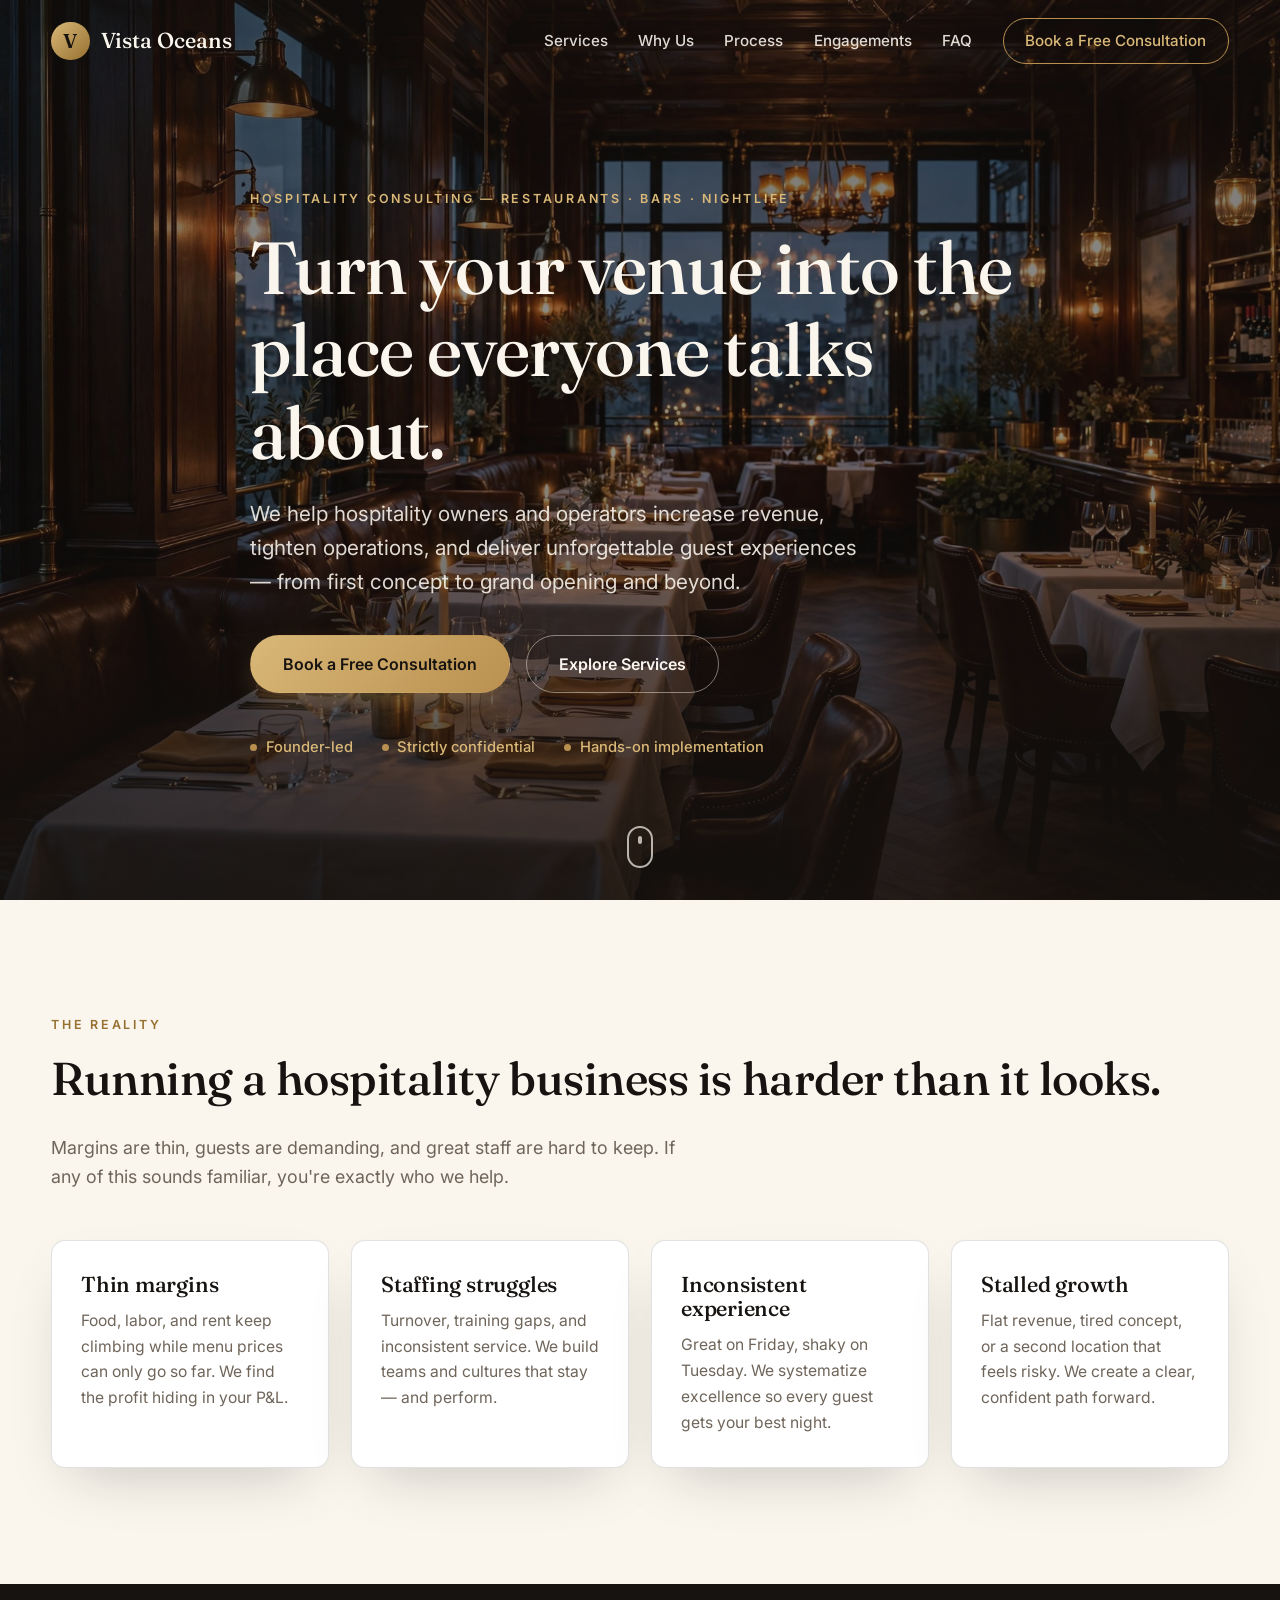
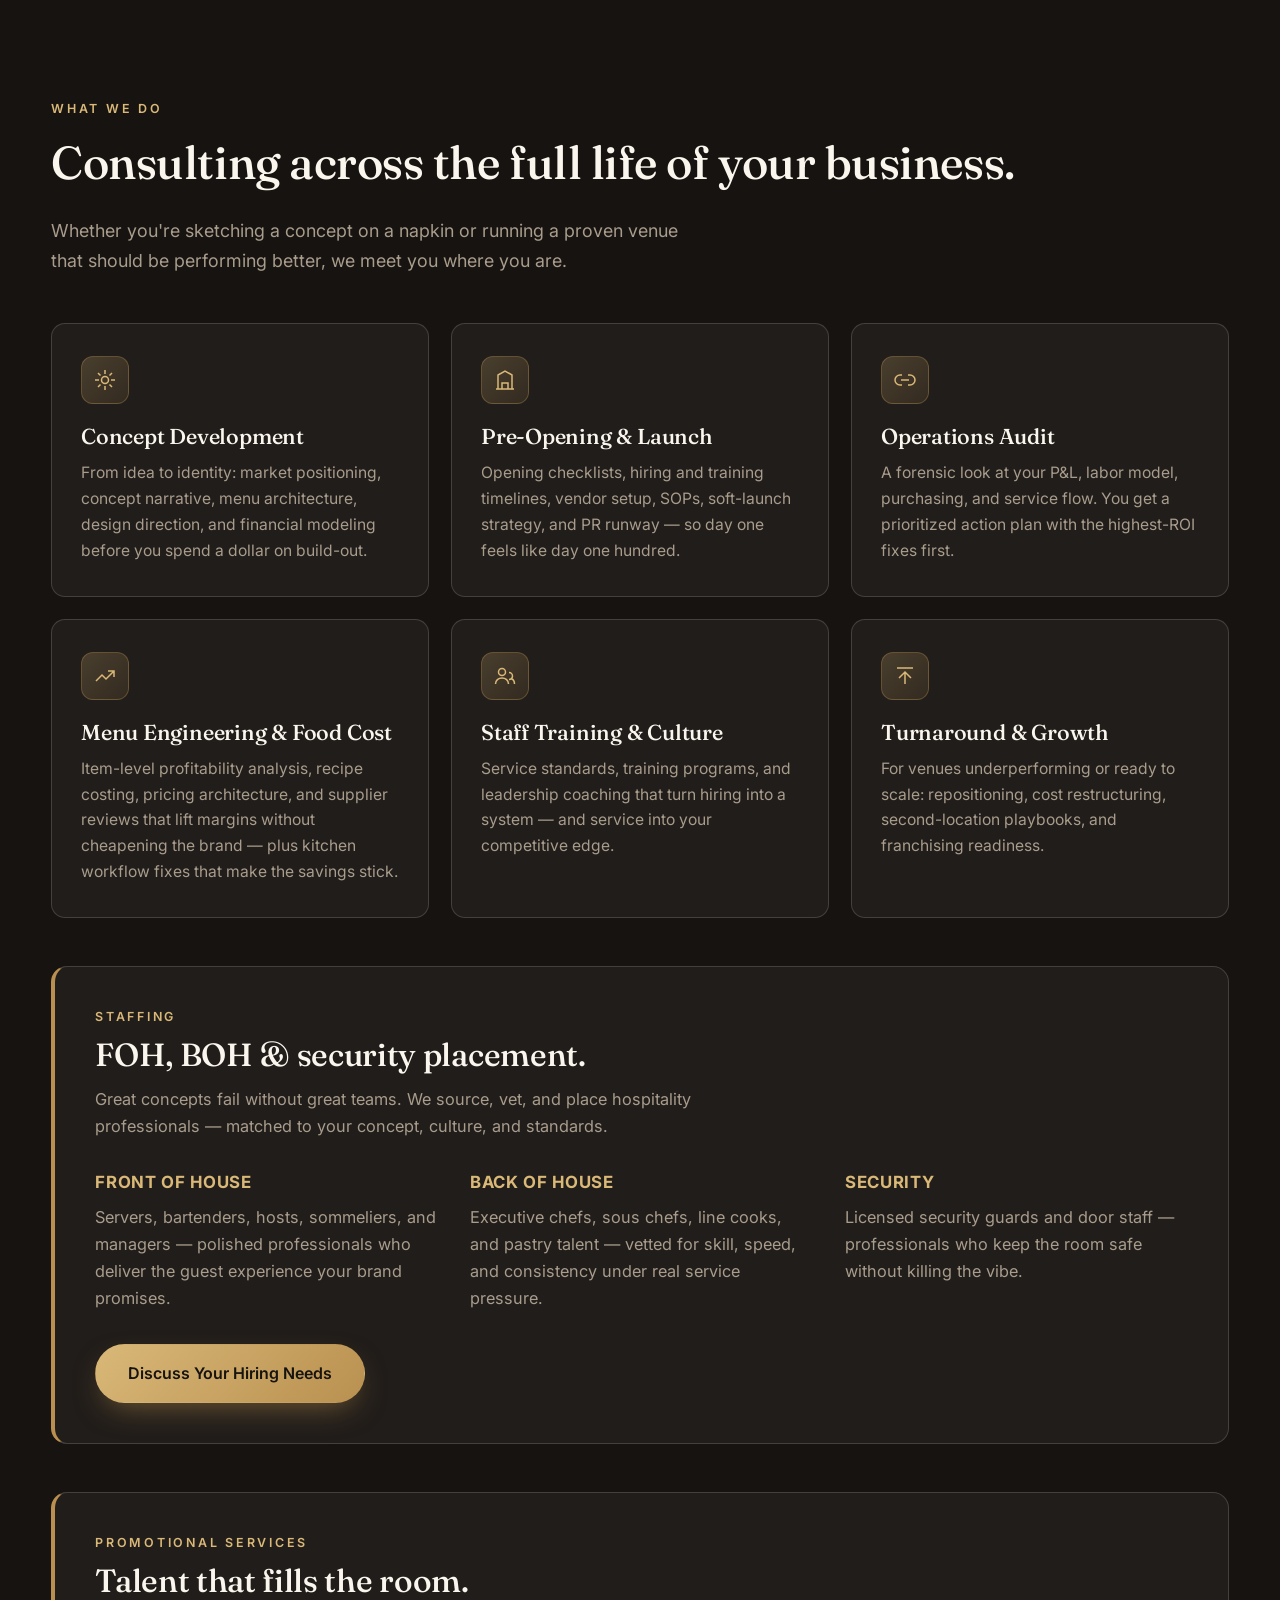
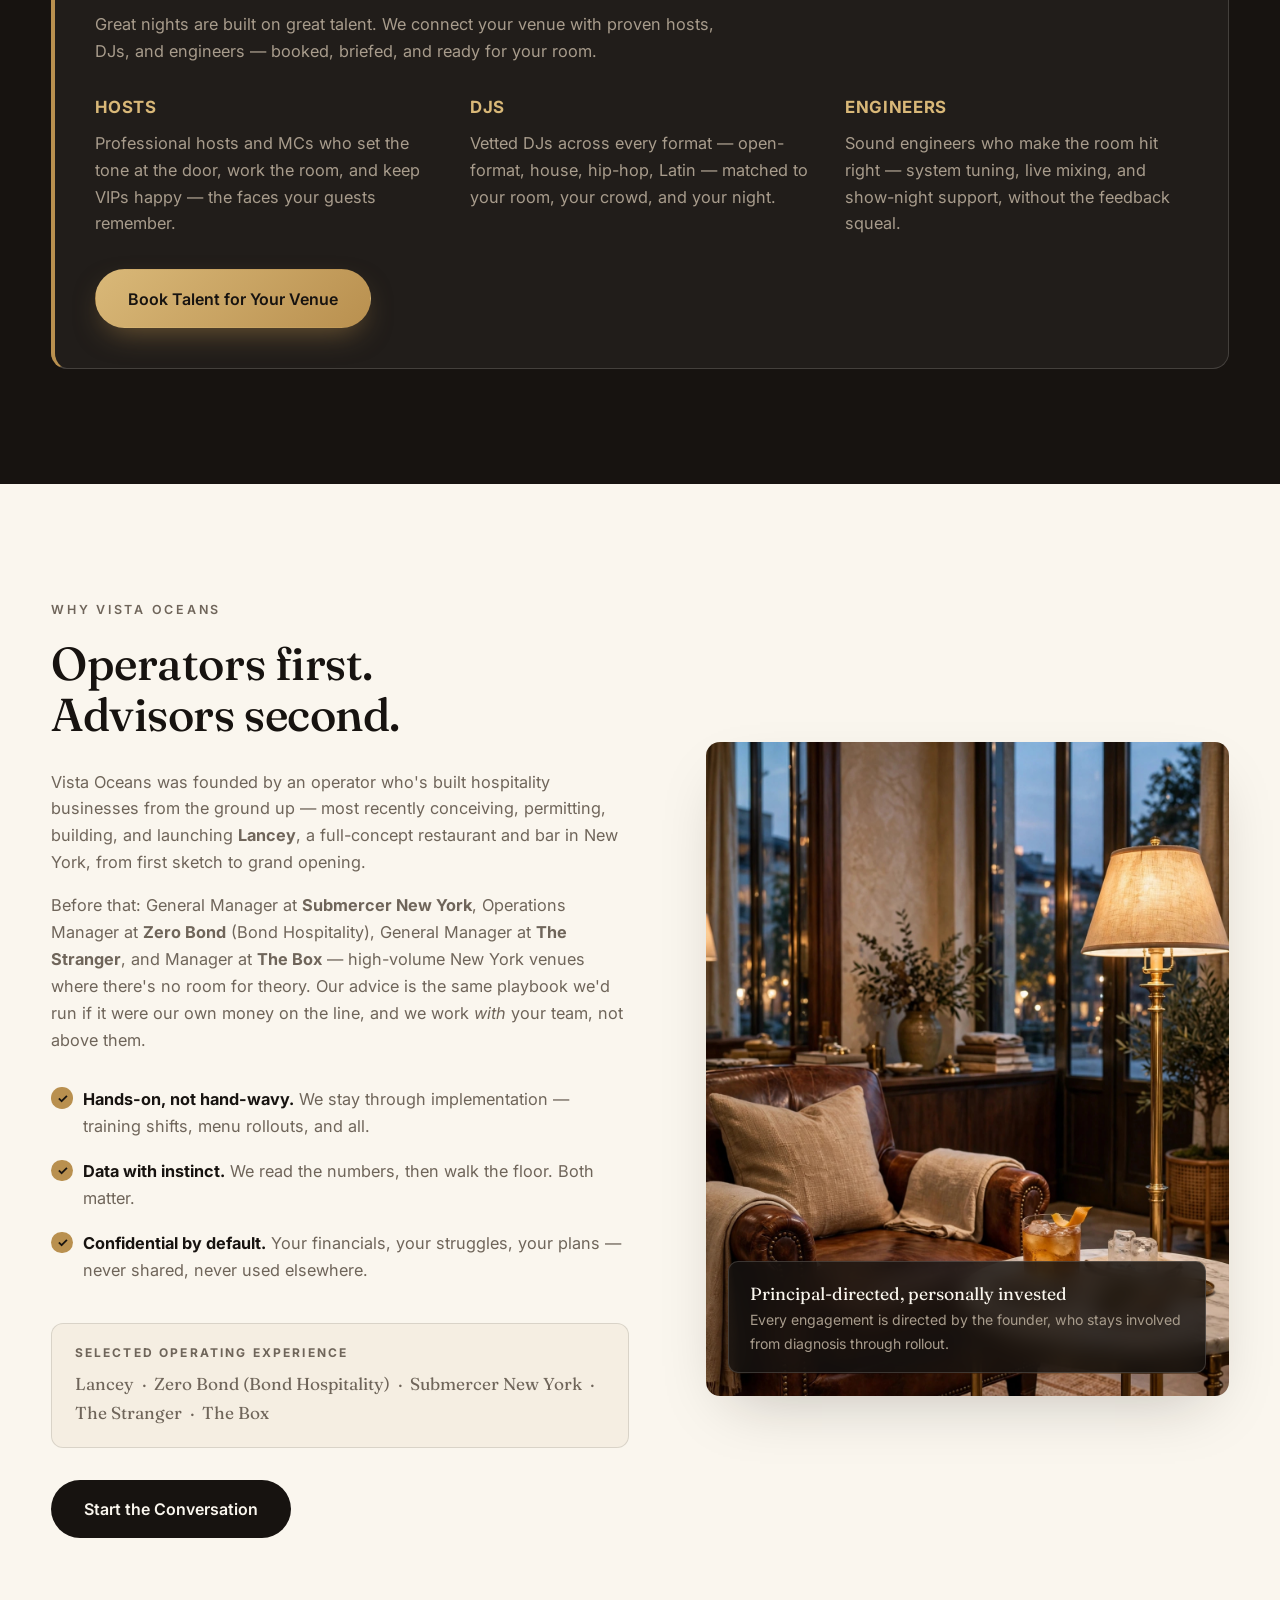
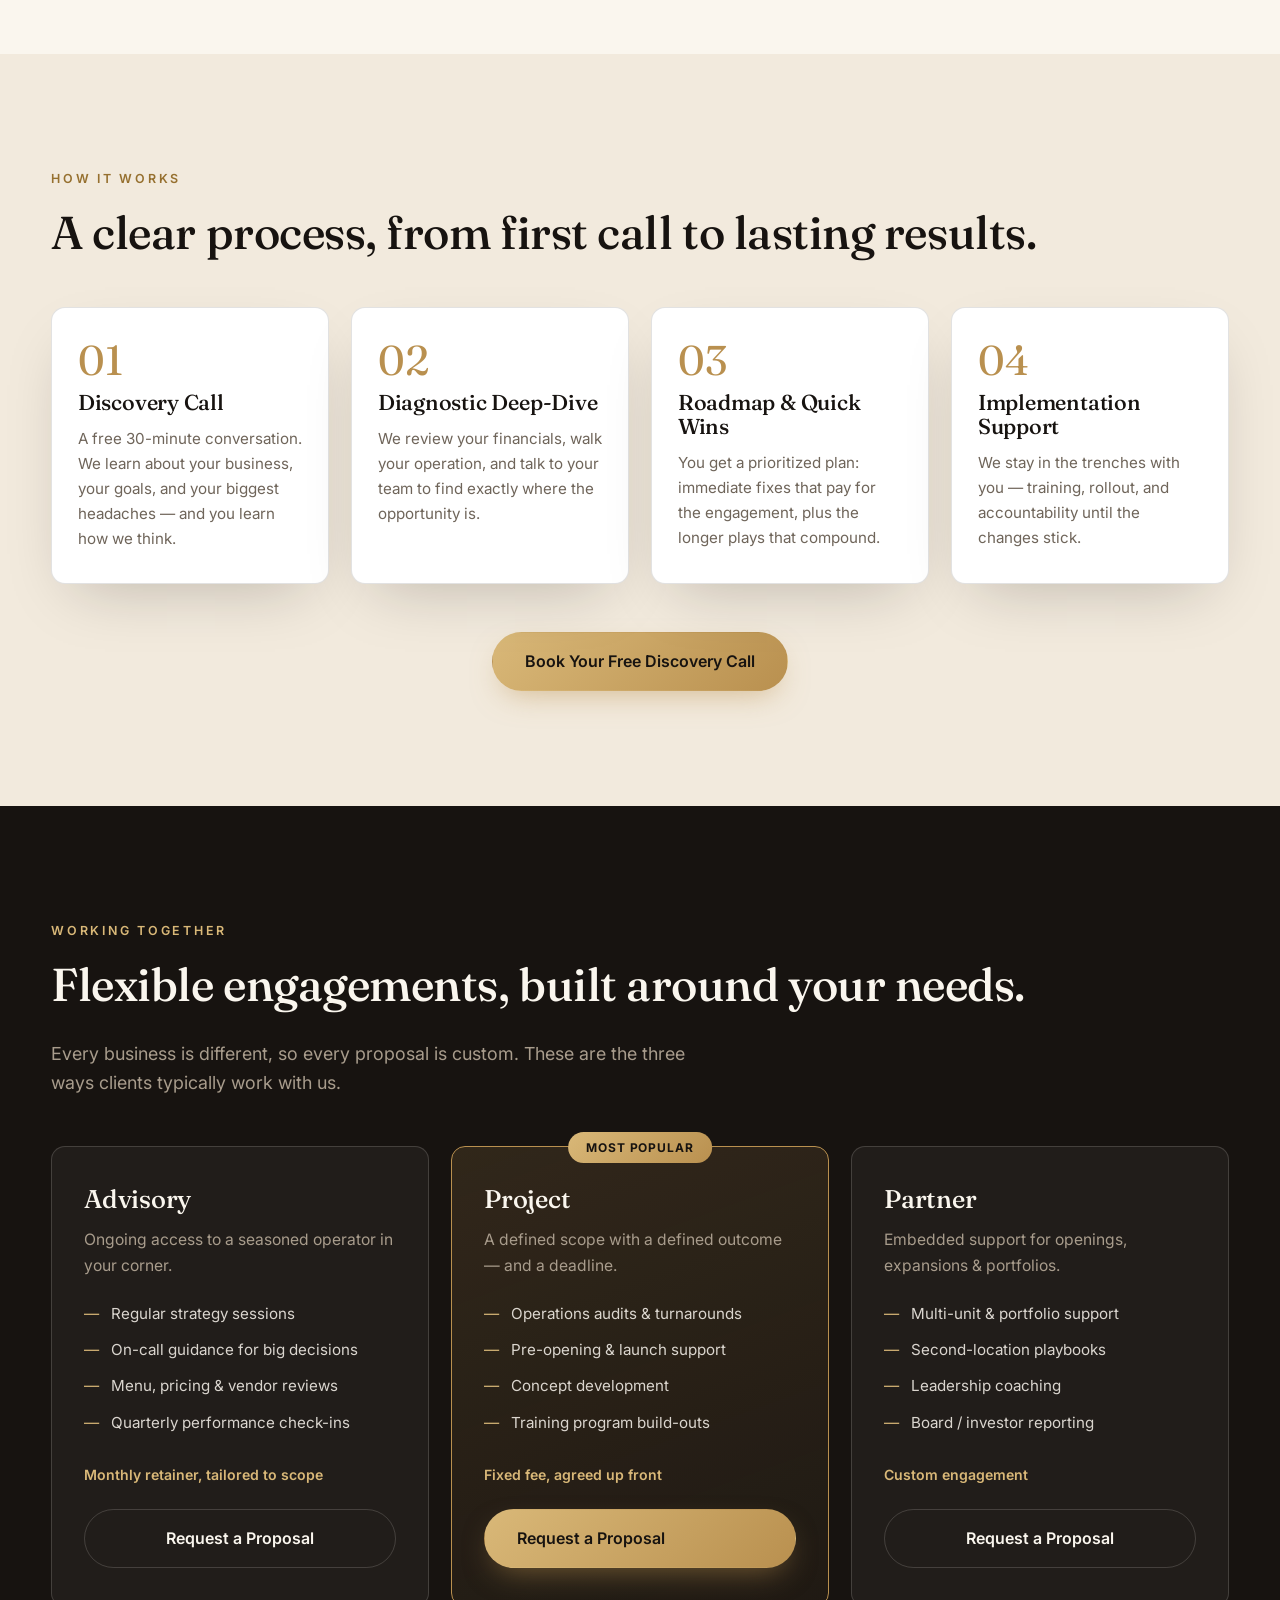
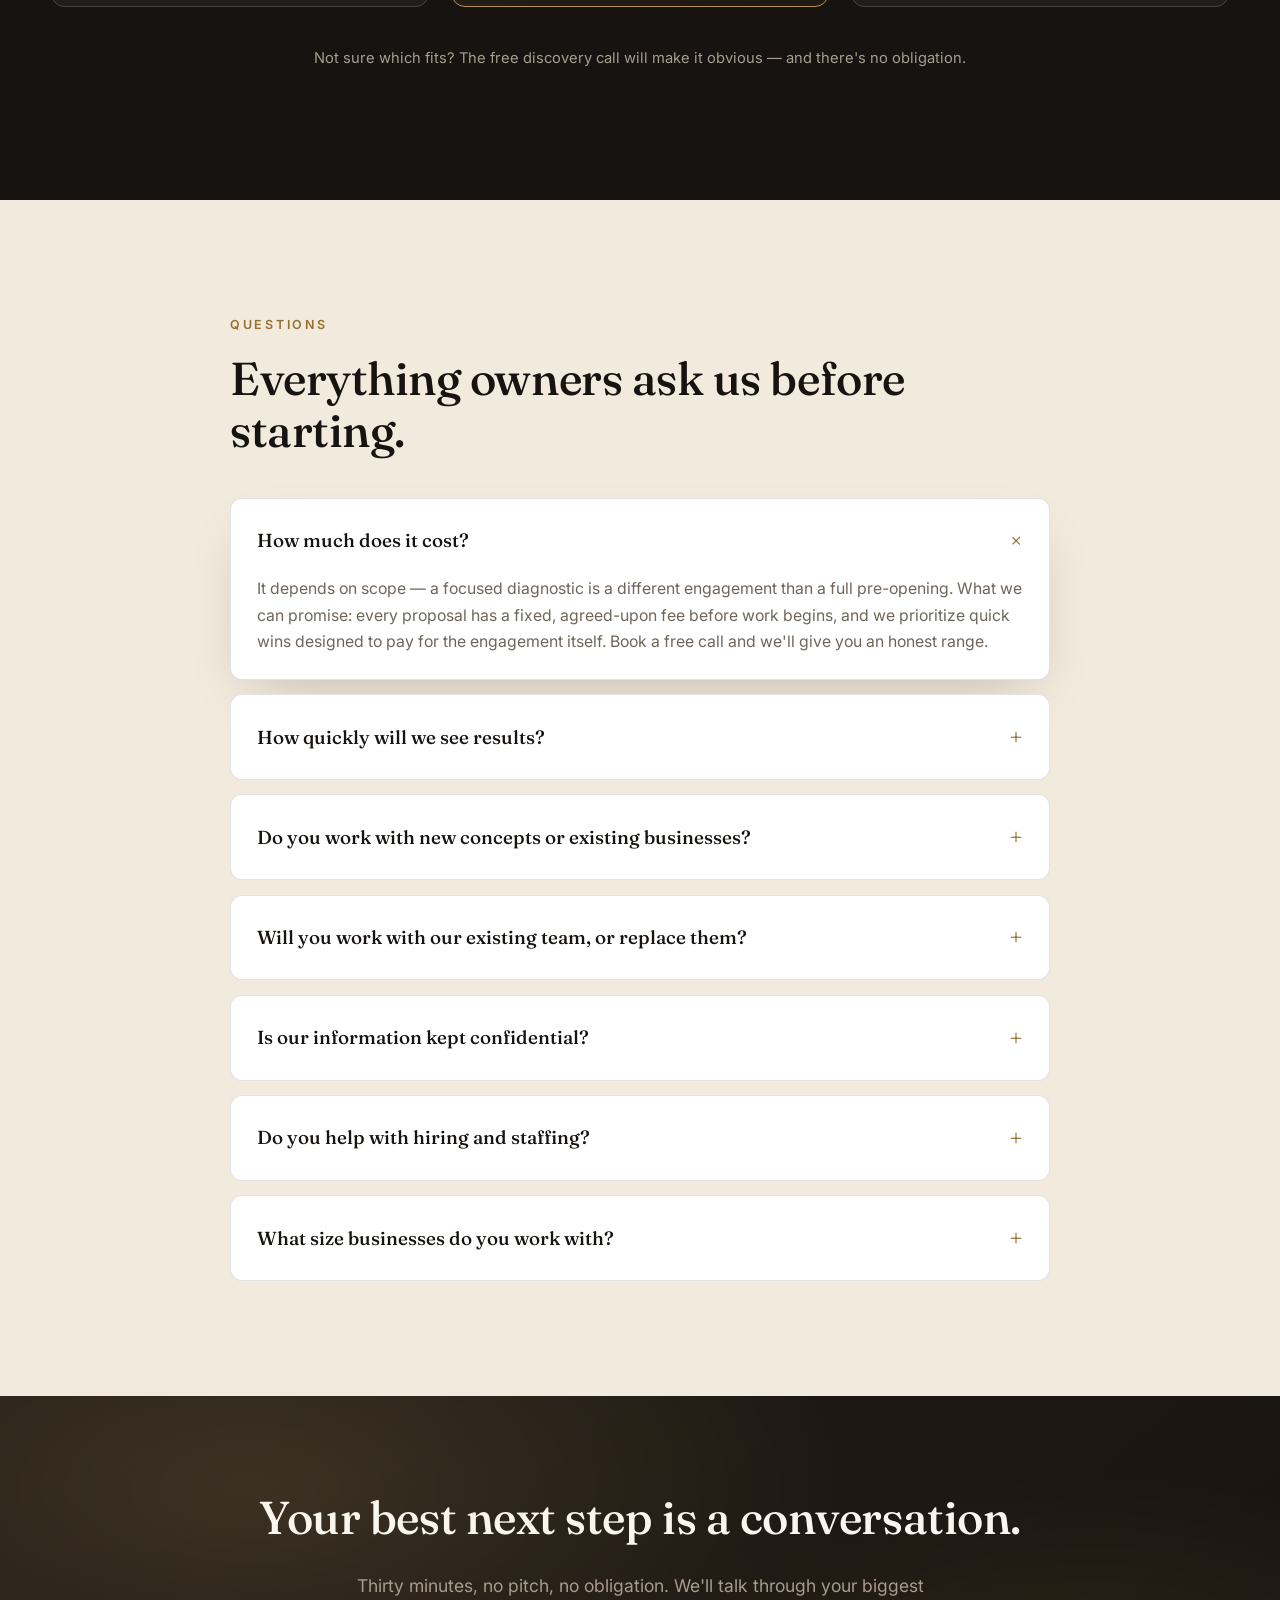
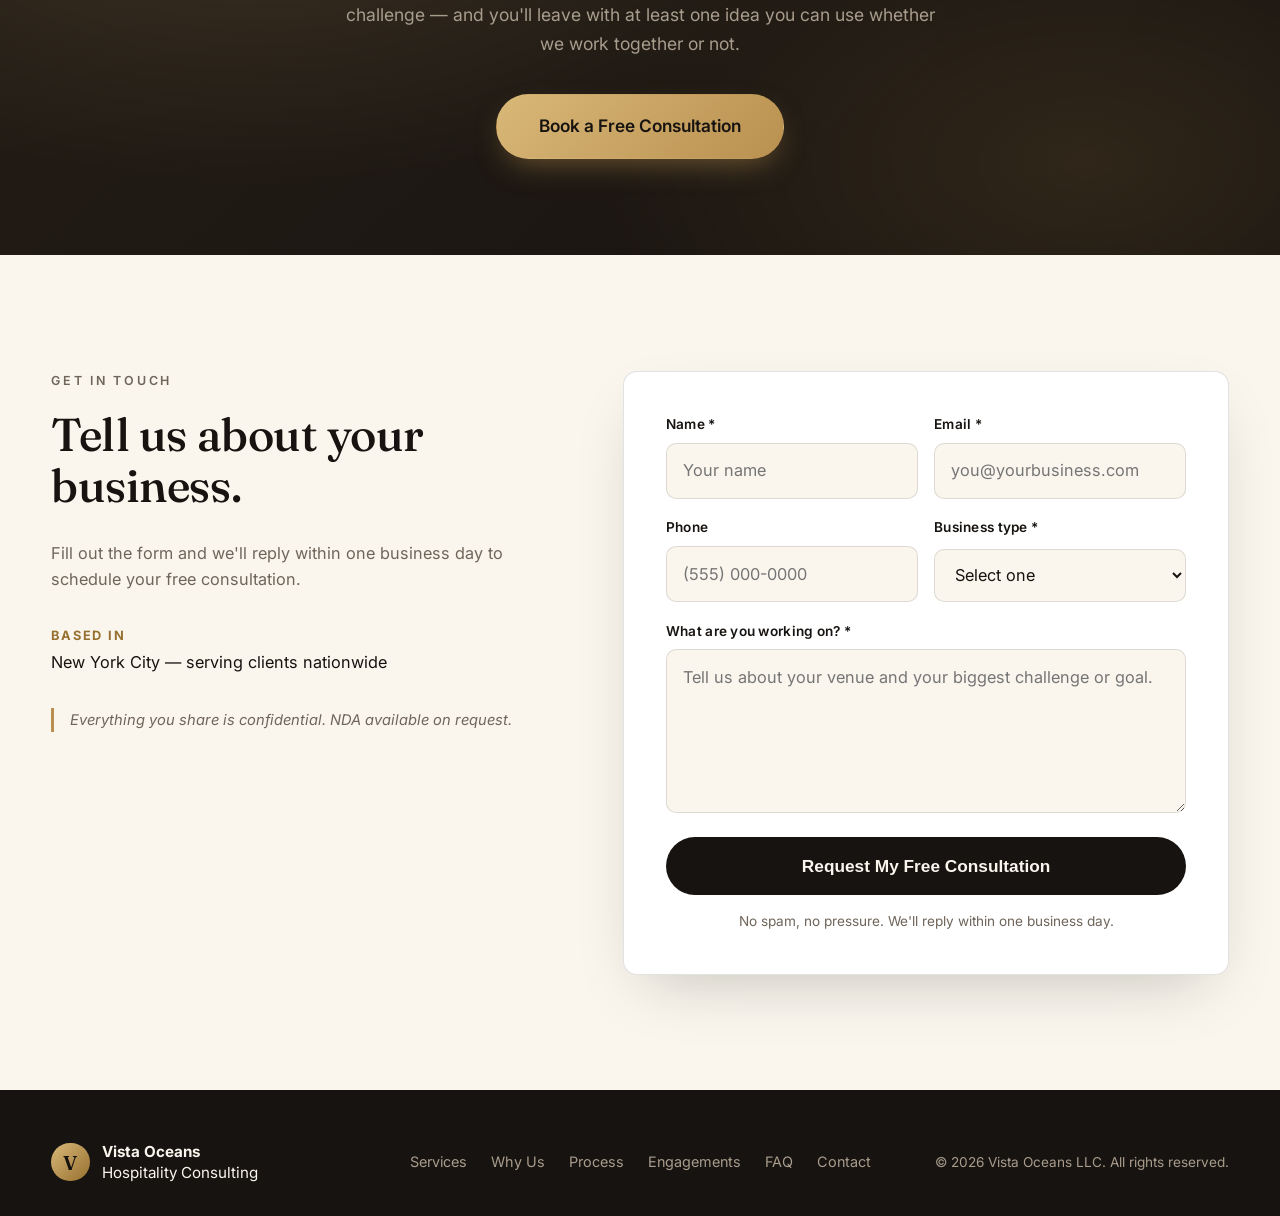
==== index.html @ 50af9f23 "Migrate to GitHub Pages" ====
<!DOCTYPE html>
<html lang="en">
<head>
  <meta charset="UTF-8" />
  <meta name="viewport" content="width=device-width, initial-scale=1.0" />
  <title>Vista Oceans — Hospitality Consulting | Restaurants, Bars &amp; Nightlife</title>
  <meta name="description" content="Vista Oceans helps hospitality owners and operators increase revenue, tighten operations, and deliver unforgettable guest experiences. Book a free consultation." />
  <meta property="og:title" content="Vista Oceans — Hospitality Consulting" />
  <meta property="og:description" content="More revenue. Smoother operations. Happier guests. Hospitality consulting for restaurants, bars, and nightlife." />
  <meta property="og:type" content="website" />
  <meta property="og:image" content="assets/hero.jpg" />
  <link rel="icon" type="image/svg+xml" href="assets/favicon.svg" />
  <link rel="preconnect" href="https://fonts.googleapis.com" />
  <link rel="preconnect" href="https://fonts.gstatic.com" crossorigin />
  <link href="https://fonts.googleapis.com/css2?family=Fraunces:opsz,wght@9..144,400;9..144,500;9..144,600&family=Inter:wght@400;500;600&display=swap" rel="stylesheet" />
  <link rel="stylesheet" href="styles.css" />
  <script type="application/ld+json">
  {
    "@context": "https://schema.org",
    "@type": "ProfessionalService",
    "name": "Vista Oceans LLC",
    "description": "Hospitality consulting for restaurants, bars, and nightlife: concept development, pre-opening, operations, revenue, and training.",
    "areaServed": "United States",
    "priceRange": "$$"
  }
  </script>
</head>
<body>

  <!-- ============ HEADER ============ -->
  <header class="site-header" id="siteHeader">
    <div class="container header-inner">
      <a href="#top" class="brand" aria-label="Vista Oceans home">
        <span class="brand-mark">V</span>
        <span class="brand-text">Vista Oceans</span>
      </a>
      <nav class="main-nav" id="mainNav" aria-label="Primary">
        <a href="#services">Services</a>
        <a href="#why">Why Us</a>
        <a href="#process">Process</a>
        <a href="#engagements">Engagements</a>
        <a href="#faq">FAQ</a>
        <a href="#contact" class="nav-cta">Book a Free Consultation</a>
      </nav>
      <button class="nav-toggle" id="navToggle" aria-label="Open menu" aria-expanded="false">
        <span></span><span></span><span></span>
      </button>
    </div>
  </header>

  <main id="top">

    <!-- ============ HERO ============ -->
    <section class="hero">
      <div class="hero-bg" role="img" aria-label="Elegant restaurant dining room in warm evening light"></div>
      <div class="hero-overlay"></div>
      <div class="container hero-content">
        <p class="eyebrow light reveal">Hospitality Consulting &mdash; Restaurants &middot; Bars &middot; Nightlife</p>
        <h1 class="reveal">Turn your venue into the place everyone talks about.</h1>
        <p class="hero-sub reveal">We help hospitality owners and operators increase revenue, tighten operations, and deliver unforgettable guest experiences &mdash; from first concept to grand opening and beyond.</p>
        <div class="hero-ctas reveal">
          <a href="#contact" class="btn btn-gold">Book a Free Consultation</a>
          <a href="#services" class="btn btn-ghost">Explore Services</a>
        </div>
        <ul class="hero-trust reveal">
          <li>Founder-led</li>
          <li>Strictly confidential</li>
          <li>Hands-on implementation</li>
        </ul>
      </div>
      <a href="#pain" class="scroll-hint" aria-label="Scroll to learn more"><span></span></a>
    </section>

    <!-- ============ PAIN POINTS ============ -->
    <section class="section" id="pain">
      <div class="container">
        <p class="eyebrow reveal">The reality</p>
        <h2 class="reveal">Running a hospitality business is harder than it looks.</h2>
        <p class="section-sub reveal">Margins are thin, guests are demanding, and great staff are hard to keep. If any of this sounds familiar, you're exactly who we help.</p>
        <div class="grid grid-4">
          <article class="card reveal">
            <h3>Thin margins</h3>
            <p>Food, labor, and rent keep climbing while menu prices can only go so far. We find the profit hiding in your P&amp;L.</p>
          </article>
          <article class="card reveal">
            <h3>Staffing struggles</h3>
            <p>Turnover, training gaps, and inconsistent service. We build teams and cultures that stay &mdash; and perform.</p>
          </article>
          <article class="card reveal">
            <h3>Inconsistent experience</h3>
            <p>Great on Friday, shaky on Tuesday. We systematize excellence so every guest gets your best night.</p>
          </article>
          <article class="card reveal">
            <h3>Stalled growth</h3>
            <p>Flat revenue, tired concept, or a second location that feels risky. We create a clear, confident path forward.</p>
          </article>
        </div>
      </div>
    </section>

    <!-- ============ SERVICES ============ -->
    <section class="section section-dark" id="services">
      <div class="container">
        <p class="eyebrow light reveal">What we do</p>
        <h2 class="reveal">Consulting across the full life of your business.</h2>
        <p class="section-sub reveal">Whether you're sketching a concept on a napkin or running a proven venue that should be performing better, we meet you where you are.</p>
        <div class="grid grid-3">
          <article class="card card-dark reveal">
            <div class="card-icon" aria-hidden="true">
              <svg viewBox="0 0 24 24" fill="none" stroke="currentColor" stroke-width="1.5"><path d="M12 2v4M12 18v4M2 12h4M18 12h4M5 5l2.5 2.5M16.5 16.5L19 19M19 5l-2.5 2.5M7.5 16.5L5 19"/><circle cx="12" cy="12" r="3.5"/></svg>
            </div>
            <h3>Concept Development</h3>
            <p>From idea to identity: market positioning, concept narrative, menu architecture, design direction, and financial modeling before you spend a dollar on build-out.</p>
          </article>
          <article class="card card-dark reveal">
            <div class="card-icon" aria-hidden="true">
              <svg viewBox="0 0 24 24" fill="none" stroke="currentColor" stroke-width="1.5"><path d="M3 21h18M5 21V7l7-4 7 4v14M9 21v-6h6v6M9 10h.01M15 10h.01M9 13.5h.01M15 13.5h.01"/></svg>
            </div>
            <h3>Pre-Opening &amp; Launch</h3>
            <p>Opening checklists, hiring and training timelines, vendor setup, SOPs, soft-launch strategy, and PR runway &mdash; so day one feels like day one hundred.</p>
          </article>
          <article class="card card-dark reveal">
            <div class="card-icon" aria-hidden="true">
              <svg viewBox="0 0 24 24" fill="none" stroke="currentColor" stroke-width="1.5"><path d="M9 17H7a5 5 0 010-10h2M15 7h2a5 5 0 010 10h-2M8 12h8"/></svg>
            </div>
            <h3>Operations Audit</h3>
            <p>A forensic look at your P&amp;L, labor model, purchasing, and service flow. You get a prioritized action plan with the highest-ROI fixes first.</p>
          </article>
          <article class="card card-dark reveal">
            <div class="card-icon" aria-hidden="true">
              <svg viewBox="0 0 24 24" fill="none" stroke="currentColor" stroke-width="1.5"><path d="M3 17l6-6 4 4 8-8M15 7h6v6"/></svg>
            </div>
            <h3>Menu Engineering &amp; Food Cost</h3>
            <p>Item-level profitability analysis, recipe costing, pricing architecture, and supplier reviews that lift margins without cheapening the brand &mdash; plus kitchen workflow fixes that make the savings stick.</p>
          </article>
          <article class="card card-dark reveal">
            <div class="card-icon" aria-hidden="true">
              <svg viewBox="0 0 24 24" fill="none" stroke="currentColor" stroke-width="1.5"><circle cx="9" cy="8" r="3.5"/><path d="M2.5 20c0-3.6 2.9-6 6.5-6s6.5 2.4 6.5 6M16 8.5a3.5 3.5 0 010 7M18.5 14.7c1.9.7 3 2.3 3 5.3"/></svg>
            </div>
            <h3>Staff Training &amp; Culture</h3>
            <p>Service standards, training programs, and leadership coaching that turn hiring into a system &mdash; and service into your competitive edge.</p>
          </article>
          <article class="card card-dark reveal">
            <div class="card-icon" aria-hidden="true">
              <svg viewBox="0 0 24 24" fill="none" stroke="currentColor" stroke-width="1.5"><path d="M12 20V8M6 14l6-6 6 6M4 4h16"/></svg>
            </div>
            <h3>Turnaround &amp; Growth</h3>
            <p>For venues underperforming or ready to scale: repositioning, cost restructuring, second-location playbooks, and franchising readiness.</p>
          </article>
        </div>
        <div class="staffing-panel reveal">
          <div class="staffing-intro">
            <p class="eyebrow light">Staffing</p>
            <h3>FOH, BOH &amp; security placement.</h3>
            <p>Great concepts fail without great teams. We source, vet, and place hospitality professionals &mdash; matched to your concept, culture, and standards.</p>
          </div>
          <div class="staffing-cols">
            <div class="staffing-col">
              <h4>Front of House</h4>
              <p>Servers, bartenders, hosts, sommeliers, and managers &mdash; polished professionals who deliver the guest experience your brand promises.</p>
            </div>
            <div class="staffing-col">
              <h4>Back of House</h4>
              <p>Executive chefs, sous chefs, line cooks, and pastry talent &mdash; vetted for skill, speed, and consistency under real service pressure.</p>
            </div>
            <div class="staffing-col">
              <h4>Security</h4>
              <p>Licensed security guards and door staff &mdash; professionals who keep the room safe without killing the vibe.</p>
            </div>
          </div>
          <a href="#contact" class="btn btn-gold">Discuss Your Hiring Needs</a>
        </div>
        <div class="staffing-panel reveal">
          <div class="staffing-intro">
            <p class="eyebrow light">Promotional services</p>
            <h3>Talent that fills the room.</h3>
            <p>Great nights are built on great talent. We connect your venue with proven hosts, DJs, and engineers &mdash; booked, briefed, and ready for your room.</p>
          </div>
          <div class="staffing-cols">
            <div class="staffing-col">
              <h4>Hosts</h4>
              <p>Professional hosts and MCs who set the tone at the door, work the room, and keep VIPs happy &mdash; the faces your guests remember.</p>
            </div>
            <div class="staffing-col">
              <h4>DJs</h4>
              <p>Vetted DJs across every format &mdash; open-format, house, hip-hop, Latin &mdash; matched to your room, your crowd, and your night.</p>
            </div>
            <div class="staffing-col">
              <h4>Engineers</h4>
              <p>Sound engineers who make the room hit right &mdash; system tuning, live mixing, and show-night support, without the feedback squeal.</p>
            </div>
          </div>
          <a href="#contact" class="btn btn-gold">Book Talent for Your Venue</a>
        </div>
      </div>
    </section>

    <!-- ============ WHY US ============ -->
    <section class="section" id="why">
      <div class="container why-grid">
        <div class="why-copy">
          <p class="eyebrow reveal">Why Vista Oceans</p>
          <h2 class="reveal">Operators first.<br />Advisors second.</h2>
          <p class="reveal">Vista Oceans was founded by an operator who's built hospitality businesses from the ground up &mdash; most recently conceiving, permitting, building, and launching <strong>Lancey</strong>, a full-concept restaurant and bar in New York, from first sketch to grand opening.</p>
          <p class="reveal">Before that: General Manager at <strong>Submercer New York</strong>, Operations Manager at <strong>Zero Bond</strong> (Bond Hospitality), General Manager at <strong>The Stranger</strong>, and Manager at <strong>The Box</strong> &mdash; high-volume New York venues where there's no room for theory. Our advice is the same playbook we'd run if it were our own money on the line, and we work <em>with</em> your team, not above them.</p>
          <ul class="why-list">
            <li class="reveal"><strong>Hands-on, not hand-wavy.</strong> We stay through implementation &mdash; training shifts, menu rollouts, and all.</li>
            <li class="reveal"><strong>Data with instinct.</strong> We read the numbers, then walk the floor. Both matter.</li>
            <li class="reveal"><strong>Confidential by default.</strong> Your financials, your struggles, your plans &mdash; never shared, never used elsewhere.</li>
          </ul>
          <div class="track-record reveal">
            <p class="track-label">Selected operating experience</p>
            <p class="track-names">Lancey &nbsp;&middot;&nbsp; Zero Bond (Bond Hospitality) &nbsp;&middot;&nbsp; Submercer New York &nbsp;&middot;&nbsp; The Stranger &nbsp;&middot;&nbsp; The Box</p>
          </div>
          <a href="#contact" class="btn btn-dark reveal">Start the Conversation</a>
        </div>
        <div class="why-media reveal">
          <img src="assets/about.jpg" alt="Warm, sophisticated restaurant lounge" loading="lazy" />
          <div class="why-caption">
            <p class="why-caption-title">Principal-directed, personally invested</p>
            <p class="why-caption-sub">Every engagement is directed by the founder, who stays involved from diagnosis through rollout.</p>
          </div>
        </div>
      </div>
    </section>

    <!-- ============ PROCESS ============ -->
    <section class="section section-cream" id="process">
      <div class="container">
        <p class="eyebrow reveal">How it works</p>
        <h2 class="reveal">A clear process, from first call to lasting results.</h2>
        <ol class="process">
          <li class="reveal">
            <span class="process-num">01</span>
            <h3>Discovery Call</h3>
            <p>A free 30-minute conversation. We learn about your business, your goals, and your biggest headaches &mdash; and you learn how we think.</p>
          </li>
          <li class="reveal">
            <span class="process-num">02</span>
            <h3>Diagnostic Deep-Dive</h3>
            <p>We review your financials, walk your operation, and talk to your team to find exactly where the opportunity is.</p>
          </li>
          <li class="reveal">
            <span class="process-num">03</span>
            <h3>Roadmap &amp; Quick Wins</h3>
            <p>You get a prioritized plan: immediate fixes that pay for the engagement, plus the longer plays that compound.</p>
          </li>
          <li class="reveal">
            <span class="process-num">04</span>
            <h3>Implementation Support</h3>
            <p>We stay in the trenches with you &mdash; training, rollout, and accountability until the changes stick.</p>
          </li>
        </ol>
        <div class="center reveal">
          <a href="#contact" class="btn btn-gold">Book Your Free Discovery Call</a>
        </div>
      </div>
    </section>

    <!-- ============ ENGAGEMENTS / PRICING ============ -->
    <section class="section section-dark" id="engagements">
      <div class="container">
        <p class="eyebrow light reveal">Working together</p>
        <h2 class="reveal">Flexible engagements, built around your needs.</h2>
        <p class="section-sub reveal">Every business is different, so every proposal is custom. These are the three ways clients typically work with us.</p>
        <div class="grid grid-3">
          <article class="price-card reveal">
            <h3>Advisory</h3>
            <p class="price-desc">Ongoing access to a seasoned operator in your corner.</p>
            <ul>
              <li>Regular strategy sessions</li>
              <li>On-call guidance for big decisions</li>
              <li>Menu, pricing &amp; vendor reviews</li>
              <li>Quarterly performance check-ins</li>
            </ul>
            <p class="price-note">Monthly retainer, tailored to scope</p>
            <a href="#contact" class="btn btn-outline-light">Request a Proposal</a>
          </article>
          <article class="price-card price-featured reveal">
            <span class="price-badge">Most popular</span>
            <h3>Project</h3>
            <p class="price-desc">A defined scope with a defined outcome &mdash; and a deadline.</p>
            <ul>
              <li>Operations audits &amp; turnarounds</li>
              <li>Pre-opening &amp; launch support</li>
              <li>Concept development</li>
              <li>Training program build-outs</li>
            </ul>
            <p class="price-note">Fixed fee, agreed up front</p>
            <a href="#contact" class="btn btn-gold">Request a Proposal</a>
          </article>
          <article class="price-card reveal">
            <h3>Partner</h3>
            <p class="price-desc">Embedded support for openings, expansions &amp; portfolios.</p>
            <ul>
              <li>Multi-unit &amp; portfolio support</li>
              <li>Second-location playbooks</li>
              <li>Leadership coaching</li>
              <li>Board / investor reporting</li>
            </ul>
            <p class="price-note">Custom engagement</p>
            <a href="#contact" class="btn btn-outline-light">Request a Proposal</a>
          </article>
        </div>
        <p class="fineprint reveal">Not sure which fits? The free discovery call will make it obvious &mdash; and there's no obligation.</p>
      </div>
    </section>

    <!-- ============ FAQ ============ -->
    <section class="section section-cream" id="faq">
      <div class="container narrow">
        <p class="eyebrow reveal">Questions</p>
        <h2 class="reveal">Everything owners ask us before starting.</h2>
        <div class="faq">
          <details class="reveal" open>
            <summary>How much does it cost?</summary>
            <p>It depends on scope &mdash; a focused diagnostic is a different engagement than a full pre-opening. What we can promise: every proposal has a fixed, agreed-upon fee before work begins, and we prioritize quick wins designed to pay for the engagement itself. Book a free call and we'll give you an honest range.</p>
          </details>
          <details class="reveal">
            <summary>How quickly will we see results?</summary>
            <p>Engagements typically target measurable improvement within 30&ndash;60 days &mdash; usually in labor cost, purchasing, or average check. Deeper cultural and brand changes compound over 6&ndash;12 months. We'll tell you upfront what's fast and what's slow.</p>
          </details>
          <details class="reveal">
            <summary>Do you work with new concepts or existing businesses?</summary>
            <p>Both. We help new concepts launch right, and we help existing venues perform better or expand. The diagnostic process adapts to either.</p>
          </details>
          <details class="reveal">
            <summary>Will you work with our existing team, or replace them?</summary>
            <p>With them &mdash; always. Our job is to make your people better, not to bring in outsiders. We train, coach, and build systems your team can run long after we're gone.</p>
          </details>
          <details class="reveal">
            <summary>Is our information kept confidential?</summary>
            <p>Completely. We're happy to sign an NDA before we talk numbers. We never share your financials or strategies.</p>
          </details>
          <details class="reveal">
            <summary>Do you help with hiring and staffing?</summary>
            <p>Yes. Alongside consulting, we place FOH and BOH talent &mdash; from servers and bartenders to executive chefs &mdash; plus licensed security guards and door staff. Everyone is sourced and vetted to fit your concept, culture, and standards.</p>
          </details>
          <details class="reveal">
            <summary>What size businesses do you work with?</summary>
            <p>Single independent venues through small multi-unit groups &mdash; typically owner-operated businesses. Reach out and we'll tell you honestly if we're the right fit.</p>
          </details>
        </div>
      </div>
    </section>

    <!-- ============ FINAL CTA ============ -->
    <section class="cta-band">
      <div class="container center">
        <h2 class="reveal">Your best next step is a conversation.</h2>
        <p class="reveal">Thirty minutes, no pitch, no obligation. We'll talk through your biggest challenge &mdash; and you'll leave with at least one idea you can use whether we work together or not.</p>
        <a href="#contact" class="btn btn-gold btn-lg reveal">Book a Free Consultation</a>
      </div>
    </section>

    <!-- ============ CONTACT ============ -->
    <section class="section" id="contact">
      <div class="container contact-grid">
        <div class="contact-copy">
          <p class="eyebrow reveal">Get in touch</p>
          <h2 class="reveal">Tell us about your business.</h2>
          <p class="reveal">Fill out the form and we'll reply within one business day to schedule your free consultation.</p>
          <ul class="contact-details reveal">
            <li><strong>Based in</strong>New York City &mdash; serving clients nationwide</li>
          </ul>
          <p class="confidential-note reveal">Everything you share is confidential. NDA available on request.</p>
        </div>
        <!--
          CONTACT FORM: powered by Netlify Forms (free, no email address
          in the page source). Submissions land in the Netlify dashboard;
          email notifications are configured there, not in this file.
        -->
        <form class="contact-form reveal" name="consultation" method="POST" data-netlify="true" netlify-honeypot="bot-field">
          <input type="hidden" name="form-name" value="consultation" />
          <p style="display:none"><label>Don't fill this out if you're human: <input name="bot-field" tabindex="-1" autocomplete="off" /></label></p>
          <div class="form-row">
            <div class="form-field">
              <label for="fName">Name *</label>
              <input id="fName" name="name" type="text" required autocomplete="name" placeholder="Your name" />
            </div>
            <div class="form-field">
              <label for="fEmail">Email *</label>
              <input id="fEmail" name="email" type="email" required autocomplete="email" placeholder="you@yourbusiness.com" />
            </div>
          </div>
          <div class="form-row">
            <div class="form-field">
              <label for="fPhone">Phone</label>
              <input id="fPhone" name="phone" type="tel" autocomplete="tel" placeholder="(555) 000-0000" />
            </div>
            <div class="form-field">
              <label for="fType">Business type *</label>
              <select id="fType" name="business_type" required>
                <option value="" disabled selected>Select one</option>
                <option>Restaurant</option>
                <option>Bar / Cocktail Bar</option>
                <option>Nightclub / Lounge</option>
                <option>Caf&eacute; / Bakery</option>
                <option>Multi-unit / Group</option>
                <option>New concept (pre-opening)</option>
                <option>Other</option>
              </select>
            </div>
          </div>
          <div class="form-field">
            <label for="fMsg">What are you working on? *</label>
            <textarea id="fMsg" name="message" rows="5" required placeholder="Tell us about your venue and your biggest challenge or goal."></textarea>
          </div>
          <button type="submit" class="btn btn-dark btn-lg">Request My Free Consultation</button>
          <p class="form-note">No spam, no pressure. We'll reply within one business day.</p>
        </form>
      </div>
    </section>

  </main>

  <!-- ============ FOOTER ============ -->
  <footer class="site-footer">
    <div class="container footer-inner">
      <div class="footer-brand">
        <span class="brand-mark">V</span>
        <p><strong>Vista Oceans</strong><br />Hospitality Consulting</p>
      </div>
      <nav class="footer-nav" aria-label="Footer">
        <a href="#services">Services</a>
        <a href="#why">Why Us</a>
        <a href="#process">Process</a>
        <a href="#engagements">Engagements</a>
        <a href="#faq">FAQ</a>
        <a href="#contact">Contact</a>
      </nav>
      <p class="footer-fine">&copy; <span id="year">2026</span> Vista Oceans LLC. All rights reserved.</p>
    </div>
  </footer>

  <!-- Sticky mobile CTA -->
  <a href="#contact" class="sticky-cta" id="stickyCta">Book a Free Consultation</a>

  <script src="script.js" defer></script>
</body>
</html>
---- styles.css ----
/* ============================================================
   Vista Oceans — Hospitality Consulting
   Design system: warm editorial luxury. Cream, ink, brass.
   ============================================================ */

:root {
  --ink: #171310;
  --ink-2: #241d16;
  --cream: #faf6ee;
  --cream-2: #f2eadd;
  --brass: #b9904f;
  --brass-deep: #96702f;
  --brass-light: #d9b878;
  --stone: #6f655a;
  --stone-light: #a89c8c;
  --line: rgba(23, 19, 16, 0.12);
  --line-light: rgba(250, 246, 238, 0.16);
  --font-display: "Fraunces", Georgia, serif;
  --font-body: "Inter", -apple-system, "Segoe UI", sans-serif;
  --radius: 14px;
  --shadow: 0 24px 60px -24px rgba(23, 19, 16, 0.25);
  --max: 1180px;
}

*, *::before, *::after { box-sizing: border-box; margin: 0; padding: 0; }

html { scroll-behavior: smooth; }

body {
  font-family: var(--font-body);
  color: var(--ink);
  background: var(--cream);
  line-height: 1.65;
  font-size: 1.02rem;
  -webkit-font-smoothing: antialiased;
  overflow-x: hidden;
}

img { max-width: 100%; display: block; }

.container { width: min(var(--max), 92%); margin-inline: auto; }
.container.narrow { width: min(820px, 92%); }

h1, h2, h3 { font-family: var(--font-display); font-weight: 500; line-height: 1.12; letter-spacing: -0.01em; }
h1 { font-size: clamp(2.6rem, 6vw, 4.6rem); color: var(--cream); }
h2 { font-size: clamp(1.9rem, 3.6vw, 2.9rem); margin-bottom: 0.6em; }
h3 { font-size: 1.35rem; margin-bottom: 0.5em; }

p { margin-bottom: 1em; }

.eyebrow {
  font-size: 0.78rem; font-weight: 600; letter-spacing: 0.22em;
  text-transform: uppercase; color: var(--brass-deep); margin-bottom: 1.1rem;
}
.eyebrow.light { color: var(--brass-light); }

.section { padding: clamp(4.5rem, 9vw, 7.5rem) 0; }
.section-sub { font-size: 1.12rem; color: var(--stone); max-width: 640px; margin-bottom: 3rem; }
.section-dark { background: var(--ink); color: var(--cream); }
.section-dark .section-sub { color: var(--stone-light); }
.section-dark h2 { color: var(--cream); }
.section-cream { background: var(--cream-2); }

.center { text-align: center; }

/* ---------- Buttons ---------- */
.btn {
  display: inline-block; padding: 0.95rem 2rem; border-radius: 999px;
  font-weight: 600; font-size: 1rem; text-decoration: none; cursor: pointer;
  border: 1px solid transparent; transition: transform 0.25s ease, box-shadow 0.25s ease, background 0.25s ease, color 0.25s ease;
}
.btn:hover { transform: translateY(-2px); }
.btn-gold { background: linear-gradient(135deg, var(--brass-light), var(--brass)); color: var(--ink); box-shadow: 0 12px 30px -10px rgba(185, 144, 79, 0.55); }
.btn-gold:hover { box-shadow: 0 18px 36px -10px rgba(185, 144, 79, 0.65); }
.btn-ghost { border-color: rgba(250, 246, 238, 0.45); color: var(--cream); }
.btn-ghost:hover { background: rgba(250, 246, 238, 0.12); }
.btn-dark { background: var(--ink); color: var(--cream); }
.btn-dark:hover { background: var(--ink-2); }
.btn-outline-light { border-color: var(--line-light); color: var(--cream); width: 100%; text-align: center; }
.btn-outline-light:hover { background: rgba(250, 246, 238, 0.1); }
.btn-lg { padding: 1.1rem 2.6rem; font-size: 1.08rem; }

/* ---------- Header ---------- */
.site-header {
  position: fixed; inset: 0 0 auto 0; z-index: 100;
  transition: background 0.3s ease, box-shadow 0.3s ease, backdrop-filter 0.3s ease;
}
.site-header.scrolled {
  background: rgba(23, 19, 16, 0.88);
  backdrop-filter: blur(14px); -webkit-backdrop-filter: blur(14px);
  box-shadow: 0 10px 30px -12px rgba(0, 0, 0, 0.45);
}
.header-inner { display: flex; align-items: center; justify-content: space-between; padding: 1.1rem 0; }

.brand { display: flex; align-items: center; gap: 0.7rem; text-decoration: none; color: var(--cream); }
.brand-mark {
  width: 2.4rem; height: 2.4rem; border-radius: 50%;
  background: linear-gradient(135deg, var(--brass-light), var(--brass-deep));
  display: grid; place-items: center;
  font-family: var(--font-display); font-weight: 600; font-size: 1.25rem; color: var(--ink);
}
.brand-text { font-family: var(--font-display); font-size: 1.35rem; font-weight: 500; }
.brand-text em { font-style: italic; color: var(--brass-light); }

.main-nav { display: flex; align-items: center; gap: 1.9rem; }
.main-nav a { color: var(--cream); text-decoration: none; font-size: 0.95rem; font-weight: 500; opacity: 0.88; transition: opacity 0.2s; }
.main-nav a:hover { opacity: 1; }
.nav-cta {
  border: 1px solid var(--brass); border-radius: 999px; padding: 0.6rem 1.35rem !important;
  color: var(--brass-light) !important; opacity: 1 !important;
}
.nav-cta:hover { background: var(--brass); color: var(--ink) !important; }

.nav-toggle { display: none; background: none; border: 0; cursor: pointer; padding: 0.5rem; }
.nav-toggle span { display: block; width: 26px; height: 2px; background: var(--cream); margin: 6px 0; transition: 0.3s; }

/* ---------- Hero ---------- */
.hero { position: relative; min-height: 100svh; display: flex; align-items: center; color: var(--cream); }
.hero-bg {
  position: absolute; inset: 0;
  background: var(--ink-2) url("assets/hero.jpg") center/cover no-repeat;
}
.hero-overlay {
  position: absolute; inset: 0;
  background: linear-gradient(180deg, rgba(23,19,16,0.62) 0%, rgba(23,19,16,0.45) 45%, rgba(23,19,16,0.82) 100%);
}
.hero-content { position: relative; z-index: 2; padding: 8rem 0 5rem; max-width: 780px; }
.hero-sub { font-size: clamp(1.05rem, 2vw, 1.3rem); color: rgba(250, 246, 238, 0.88); max-width: 620px; margin: 1.4rem 0 2.2rem; }
.hero-ctas { display: flex; gap: 1rem; flex-wrap: wrap; margin-bottom: 2.6rem; }
.hero-trust { list-style: none; display: flex; gap: 1.8rem; flex-wrap: wrap; font-size: 0.92rem; color: var(--brass-light); font-weight: 500; }
.hero-trust li { display: flex; align-items: center; gap: 0.55rem; }
.hero-trust li::before { content: ""; width: 7px; height: 7px; border-radius: 50%; background: var(--brass); }

.scroll-hint { position: absolute; bottom: 2rem; left: 50%; transform: translateX(-50%); z-index: 2; opacity: 0.7; }
.scroll-hint span { display: block; width: 26px; height: 42px; border: 2px solid var(--cream); border-radius: 14px; position: relative; }
.scroll-hint span::after {
  content: ""; position: absolute; top: 8px; left: 50%; width: 4px; height: 8px; margin-left: -2px;
  border-radius: 2px; background: var(--cream); animation: scrollDot 1.8s infinite;
}
@keyframes scrollDot { 0% { opacity: 1; top: 8px; } 70% { opacity: 0; top: 20px; } 100% { opacity: 0; } }

/* ---------- Grids & cards ---------- */
.grid { display: grid; gap: 1.4rem; }
.grid-4 { grid-template-columns: repeat(4, 1fr); }
.grid-3 { grid-template-columns: repeat(3, 1fr); }

.card {
  background: #fff; border: 1px solid var(--line); border-radius: var(--radius);
  padding: 2rem 1.8rem; box-shadow: var(--shadow);
  transition: transform 0.3s ease, box-shadow 0.3s ease;
}
.card:hover { transform: translateY(-6px); }
.card p { color: var(--stone); font-size: 0.98rem; margin: 0; }

.card-dark { background: rgba(250, 246, 238, 0.045); border-color: var(--line-light); box-shadow: none; }
.card-dark:hover { background: rgba(250, 246, 238, 0.07); }

/* Staffing panel (full-width feature inside services) */
.staffing-panel {
  margin-top: 3rem;
  background: rgba(250, 246, 238, 0.045);
  border: 1px solid var(--line-light);
  border-left: 4px solid var(--brass);
  border-radius: 16px;
  padding: 2.5rem;
}
.staffing-panel .eyebrow { margin-bottom: 0.6rem; }
.staffing-panel h3 {
  font-family: var(--font-display);
  font-size: 2rem;
  color: var(--cream);
  margin: 0 0 0.8rem;
}
.staffing-intro p:last-child { color: var(--stone-light); max-width: 640px; margin: 0 0 1.8rem; }
.staffing-cols {
  display: grid;
  grid-template-columns: repeat(3, 1fr);
  gap: 2rem;
  margin-bottom: 2rem;
}
.staffing-col h4 {
  color: var(--brass-light);
  font-size: 1.05rem;
  margin: 0 0 0.5rem;
  letter-spacing: 0.04em;
  text-transform: uppercase;
}
.staffing-col p { color: var(--stone-light); margin: 0; }
.card-dark p { color: var(--stone-light); }
.card-dark h3 { color: var(--cream); }

.card-icon {
  width: 3rem; height: 3rem; border-radius: 12px; display: grid; place-items: center;
  background: linear-gradient(135deg, rgba(217,184,120,0.22), rgba(185,144,79,0.12));
  border: 1px solid rgba(185, 144, 79, 0.35); color: var(--brass-light); margin-bottom: 1.3rem;
}
.card-icon svg { width: 1.5rem; height: 1.5rem; }

/* ---------- Why us ---------- */
.why-grid { display: grid; grid-template-columns: 1.05fr 0.95fr; gap: clamp(2.5rem, 6vw, 5rem); align-items: center; }
.why-copy p { color: var(--stone); }
.why-list { list-style: none; margin: 2rem 0 2.4rem; display: grid; gap: 1.15rem; }
.why-list li { padding-left: 2rem; position: relative; color: var(--stone); }
.why-list li::before {
  content: "✓"; position: absolute; left: 0; top: 0.1rem;
  width: 1.35rem; height: 1.35rem; border-radius: 50%;
  background: var(--brass); color: var(--ink); font-size: 0.8rem; font-weight: 700;
  display: grid; place-items: center;
}
.why-list strong { color: var(--ink); }
.track-record {
  border: 1px solid var(--line); border-radius: 12px; padding: 1.2rem 1.4rem;
  margin: 0 0 2rem; background: rgba(185, 144, 79, 0.07);
}
.track-label {
  font-size: 0.75rem; font-weight: 700; letter-spacing: 0.18em; text-transform: uppercase;
  color: var(--brass-deep); margin-bottom: 0.5rem;
}
.track-names { font-family: var(--font-display); font-size: 1.08rem; margin: 0; color: var(--ink); }
.why-media { position: relative; }
.why-media img { border-radius: var(--radius); box-shadow: var(--shadow); aspect-ratio: 4/5; object-fit: cover; width: 100%; }
.why-caption {
  position: absolute; left: 1.4rem; right: 1.4rem; bottom: 1.4rem;
  background: rgba(23, 19, 16, 0.82); backdrop-filter: blur(10px);
  border: 1px solid var(--line-light); border-radius: 10px; padding: 1.1rem 1.3rem; color: var(--cream);
}
.why-caption p { margin: 0; }
.why-caption-title { font-family: var(--font-display); font-size: 1.1rem; }
.why-caption-sub { font-size: 0.88rem; color: var(--stone-light); }

/* ---------- Process ---------- */
.process { list-style: none; display: grid; grid-template-columns: repeat(4, 1fr); gap: 1.4rem; margin: 3rem 0; counter-reset: step; }
.process li {
  background: #fff; border: 1px solid var(--line); border-radius: var(--radius);
  padding: 2rem 1.6rem; position: relative; box-shadow: var(--shadow);
}
.process-num {
  font-family: var(--font-display); font-size: 2.6rem; color: var(--brass);
  display: block; margin-bottom: 0.6rem; line-height: 1;
}
.process p { color: var(--stone); font-size: 0.95rem; margin: 0; }

/* ---------- Pricing ---------- */
.price-card {
  background: rgba(250, 246, 238, 0.045); border: 1px solid var(--line-light);
  border-radius: var(--radius); padding: 2.4rem 2rem; display: flex; flex-direction: column;
  position: relative; transition: transform 0.3s ease;
}
.price-card:hover { transform: translateY(-6px); }
.price-card h3 { color: var(--cream); font-size: 1.6rem; }
.price-desc { color: var(--stone-light); font-size: 0.98rem; margin-bottom: 1.4rem; }
.price-card ul { list-style: none; margin-bottom: 1.8rem; display: grid; gap: 0.7rem; flex: 1; }
.price-card ul li { padding-left: 1.7rem; position: relative; font-size: 0.95rem; color: rgba(250,246,238,0.85); }
.price-card ul li::before { content: "—"; position: absolute; left: 0; color: var(--brass-light); }
.price-note { font-size: 0.88rem; color: var(--brass-light); font-weight: 600; margin-bottom: 1.4rem; }
.price-featured { background: linear-gradient(160deg, rgba(185,144,79,0.16), rgba(185,144,79,0.05)); border-color: var(--brass); }
.price-badge {
  position: absolute; top: -0.9rem; left: 50%; transform: translateX(-50%);
  background: linear-gradient(135deg, var(--brass-light), var(--brass)); color: var(--ink);
  font-size: 0.75rem; font-weight: 700; letter-spacing: 0.08em; text-transform: uppercase;
  padding: 0.35rem 1.1rem; border-radius: 999px; white-space: nowrap;
}
.fineprint { text-align: center; color: var(--stone-light); font-size: 0.92rem; margin-top: 2.4rem; }

/* ---------- Testimonials ---------- */
.quote {
  background: #fff; border: 1px solid var(--line); border-radius: var(--radius);
  padding: 2.2rem 2rem; box-shadow: var(--shadow); display: flex; flex-direction: column; gap: 1.4rem;
}
.quote blockquote { font-family: var(--font-display); font-size: 1.25rem; line-height: 1.45; flex: 1; }
.quote blockquote::before { content: "“"; color: var(--brass); font-size: 2.4rem; line-height: 0; display: block; margin-bottom: 0.6rem; }
.quote figcaption strong { display: block; font-size: 0.95rem; }
.quote figcaption span { font-size: 0.88rem; color: var(--stone); }

/* ---------- FAQ ---------- */
.faq { display: grid; gap: 0.9rem; margin-top: 2.6rem; }
.faq details {
  background: #fff; border: 1px solid var(--line); border-radius: 12px;
  padding: 1.3rem 1.6rem; cursor: pointer; transition: box-shadow 0.25s ease;
}
.faq details[open] { box-shadow: var(--shadow); }
.faq summary {
  font-family: var(--font-display); font-size: 1.18rem; font-weight: 500;
  list-style: none; display: flex; justify-content: space-between; align-items: center; gap: 1rem;
}
.faq summary::-webkit-details-marker { display: none; }
.faq summary::after {
  content: "+"; font-size: 1.6rem; color: var(--brass-deep); font-weight: 400;
  transition: transform 0.25s ease; flex-shrink: 0;
}
.faq details[open] summary::after { transform: rotate(45deg); }
.faq details p { color: var(--stone); margin: 0.9rem 0 0.2rem; font-size: 0.99rem; }

/* ---------- CTA band ---------- */
.cta-band {
  background: linear-gradient(140deg, var(--ink-2), var(--ink));
  color: var(--cream); padding: clamp(4rem, 8vw, 6rem) 0; position: relative; overflow: hidden;
}
.cta-band::before {
  content: ""; position: absolute; inset: 0; opacity: 0.14;
  background: radial-gradient(600px 300px at 20% 20%, var(--brass-light), transparent),
              radial-gradient(500px 300px at 85% 80%, var(--brass), transparent);
}
.cta-band .container { position: relative; }
.cta-band h2 { color: var(--cream); }
.cta-band p { color: var(--stone-light); max-width: 600px; margin: 0 auto 2.2rem; font-size: 1.1rem; }

/* ---------- Contact ---------- */
.contact-grid { display: grid; grid-template-columns: 0.9fr 1.1fr; gap: clamp(2.5rem, 6vw, 5rem); align-items: start; }
.contact-copy p { color: var(--stone); }
.contact-details { list-style: none; margin: 2rem 0; display: grid; gap: 1rem; }
.contact-details li { display: grid; gap: 0.15rem; }
.contact-details strong { font-size: 0.8rem; text-transform: uppercase; letter-spacing: 0.14em; color: var(--brass-deep); }
.contact-details a { color: var(--ink); font-weight: 600; text-decoration: none; font-size: 1.1rem; }
.contact-details a:hover { color: var(--brass-deep); }
.confidential-note {
  border-left: 3px solid var(--brass); padding-left: 1rem; font-size: 0.92rem;
  color: var(--stone); font-style: italic;
}

.contact-form {
  background: #fff; border: 1px solid var(--line); border-radius: var(--radius);
  padding: clamp(1.6rem, 3.5vw, 2.6rem); box-shadow: var(--shadow);
}
.form-row { display: grid; grid-template-columns: 1fr 1fr; gap: 1rem; }
.form-field { display: grid; gap: 0.45rem; margin-bottom: 1.1rem; }
.form-field label { font-size: 0.85rem; font-weight: 600; letter-spacing: 0.02em; }
.form-field input, .form-field select, .form-field textarea {
  font: inherit; padding: 0.85rem 1rem; border: 1px solid var(--line); border-radius: 10px;
  background: var(--cream); color: var(--ink); width: 100%; transition: border-color 0.2s, box-shadow 0.2s;
}
.form-field input:focus, .form-field select:focus, .form-field textarea:focus {
  outline: none; border-color: var(--brass); box-shadow: 0 0 0 3px rgba(185, 144, 79, 0.18);
}
.form-field textarea { resize: vertical; min-height: 120px; }
.contact-form .btn { width: 100%; margin-top: 0.4rem; }
.form-note { text-align: center; font-size: 0.85rem; color: var(--stone); margin: 0.9rem 0 0; }

/* ---------- Footer ---------- */
.site-footer { background: var(--ink); color: var(--stone-light); padding: 3.2rem 0 2rem; }
.footer-inner { display: grid; grid-template-columns: 1fr auto 1fr; gap: 2rem; align-items: center; }
.footer-brand { display: flex; align-items: center; gap: 0.8rem; color: var(--cream); }
.footer-brand p { margin: 0; font-size: 0.95rem; line-height: 1.4; }
.footer-nav { display: flex; gap: 1.5rem; flex-wrap: wrap; justify-content: center; }
.footer-nav a { color: var(--stone-light); text-decoration: none; font-size: 0.9rem; }
.footer-nav a:hover { color: var(--brass-light); }
.footer-fine { text-align: right; font-size: 0.85rem; margin: 0; }

/* ---------- Sticky mobile CTA ---------- */
.sticky-cta {
  display: none; position: fixed; bottom: 1rem; left: 1rem; right: 1rem; z-index: 90;
  background: linear-gradient(135deg, var(--brass-light), var(--brass)); color: var(--ink);
  text-align: center; font-weight: 700; padding: 1rem; border-radius: 999px; text-decoration: none;
  box-shadow: 0 14px 34px -10px rgba(0, 0, 0, 0.5);
  opacity: 0; transform: translateY(16px); transition: opacity 0.3s, transform 0.3s; pointer-events: none;
}
.sticky-cta.visible { opacity: 1; transform: none; pointer-events: auto; }

/* ---------- Reveal animations ---------- */
.reveal { opacity: 0; transform: translateY(28px); transition: opacity 0.8s ease, transform 0.8s ease; }
.reveal.in { opacity: 1; transform: none; }
@media (prefers-reduced-motion: reduce) {
  .reveal { opacity: 1; transform: none; transition: none; }
  html { scroll-behavior: auto; }
}

/* ---------- Responsive ---------- */
@media (max-width: 1020px) {
  .grid-4 { grid-template-columns: repeat(2, 1fr); }
  .grid-3 { grid-template-columns: repeat(2, 1fr); }
  .staffing-cols { grid-template-columns: 1fr; }
  .process { grid-template-columns: repeat(2, 1fr); }
  .why-grid, .contact-grid { grid-template-columns: 1fr; }
  .why-media img { aspect-ratio: 16/10; }
  .footer-inner { grid-template-columns: 1fr; text-align: center; justify-items: center; }
  .footer-fine { text-align: center; }
}

@media (max-width: 760px) {
  .main-nav {
    position: fixed; inset: 0 0 0 auto; width: min(78vw, 320px); z-index: 99;
    background: var(--ink-2); flex-direction: column; align-items: flex-start;
    padding: 5.5rem 2rem 2rem; gap: 1.4rem;
    transform: translateX(100%); transition: transform 0.35s ease;
    box-shadow: -20px 0 50px rgba(0,0,0,0.4);
  }
  .main-nav.open { transform: none; }
  .main-nav a { font-size: 1.1rem; }
  .nav-toggle { display: block; z-index: 100; position: relative; }
  .nav-toggle.active span:nth-child(1) { transform: translateY(8px) rotate(45deg); }
  .nav-toggle.active span:nth-child(2) { opacity: 0; }
  .nav-toggle.active span:nth-child(3) { transform: translateY(-8px) rotate(-45deg); }
  .grid-4, .grid-3, .process { grid-template-columns: 1fr; }
  .staffing-cols { grid-template-columns: 1fr; }
  .staffing-panel { padding: 1.75rem; }
  .form-row { grid-template-columns: 1fr; }
  .hero-content { padding-top: 7rem; }
  .sticky-cta { display: block; }
}
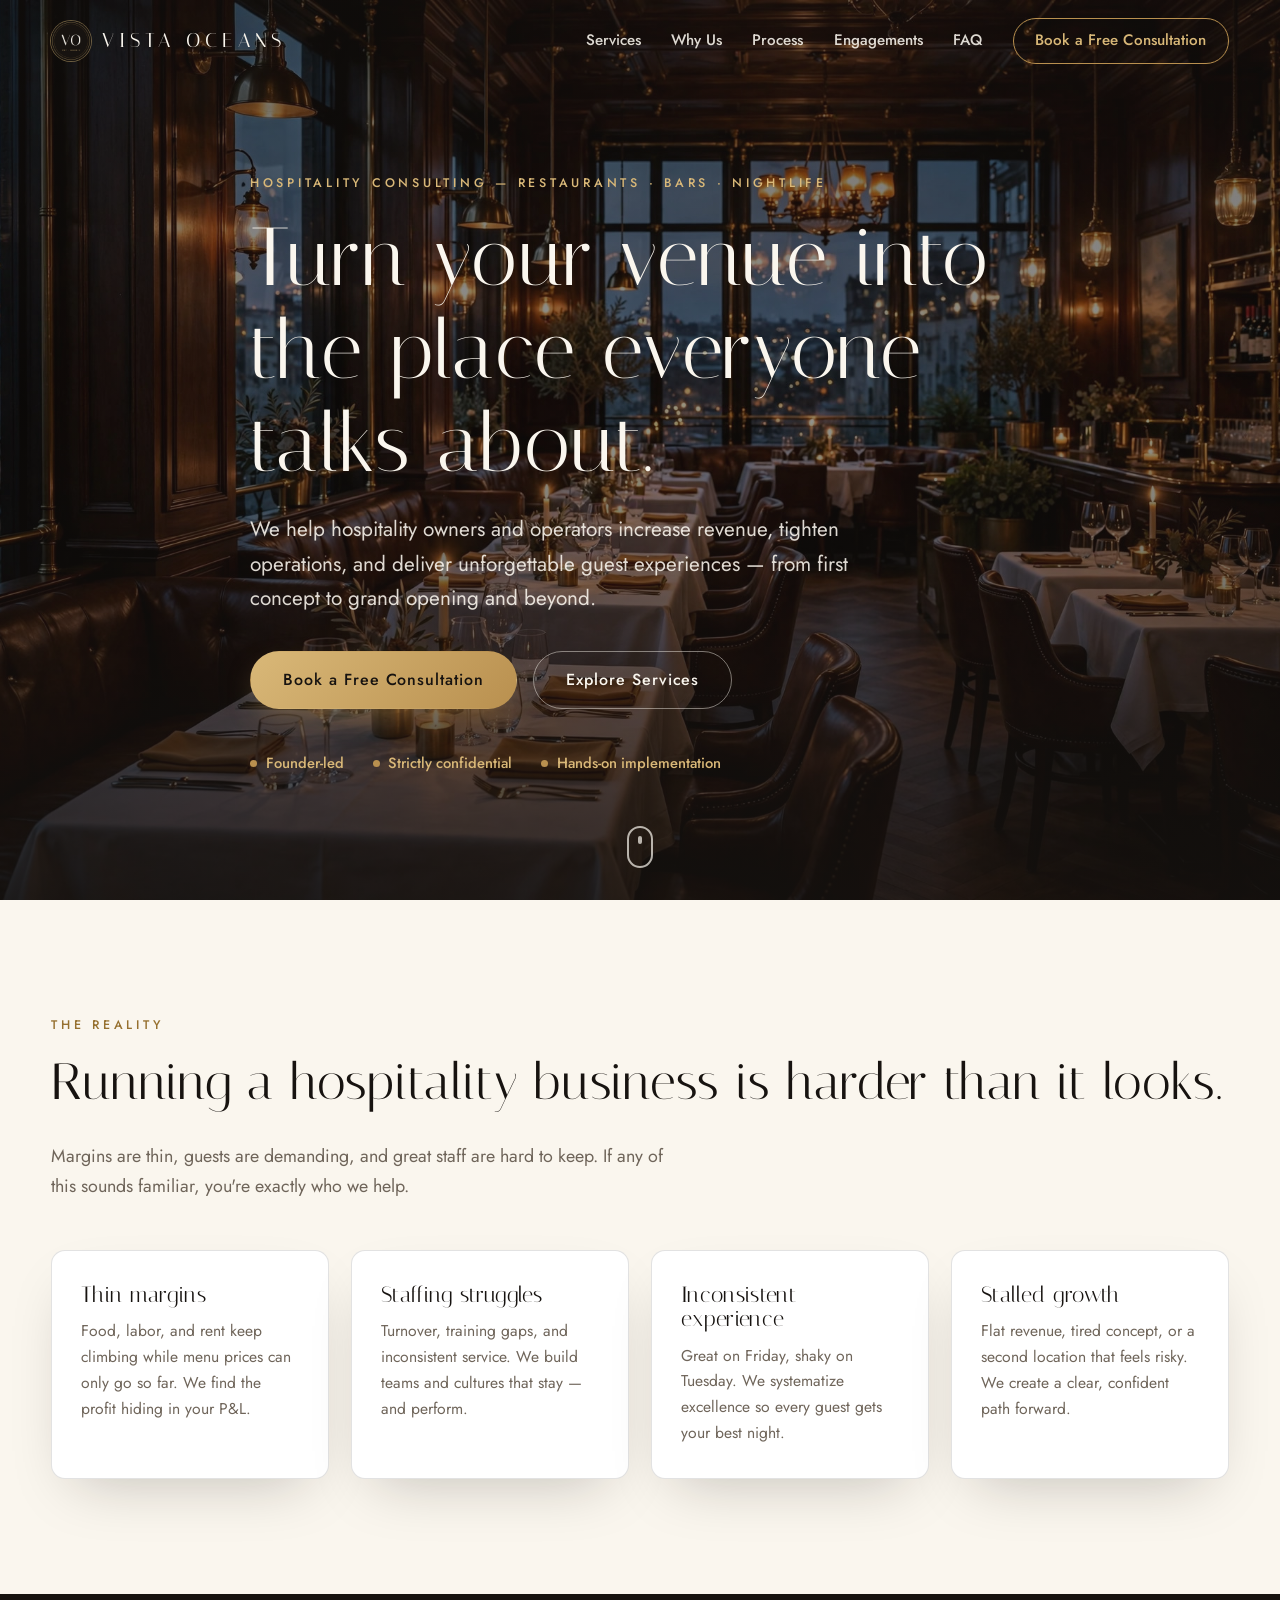
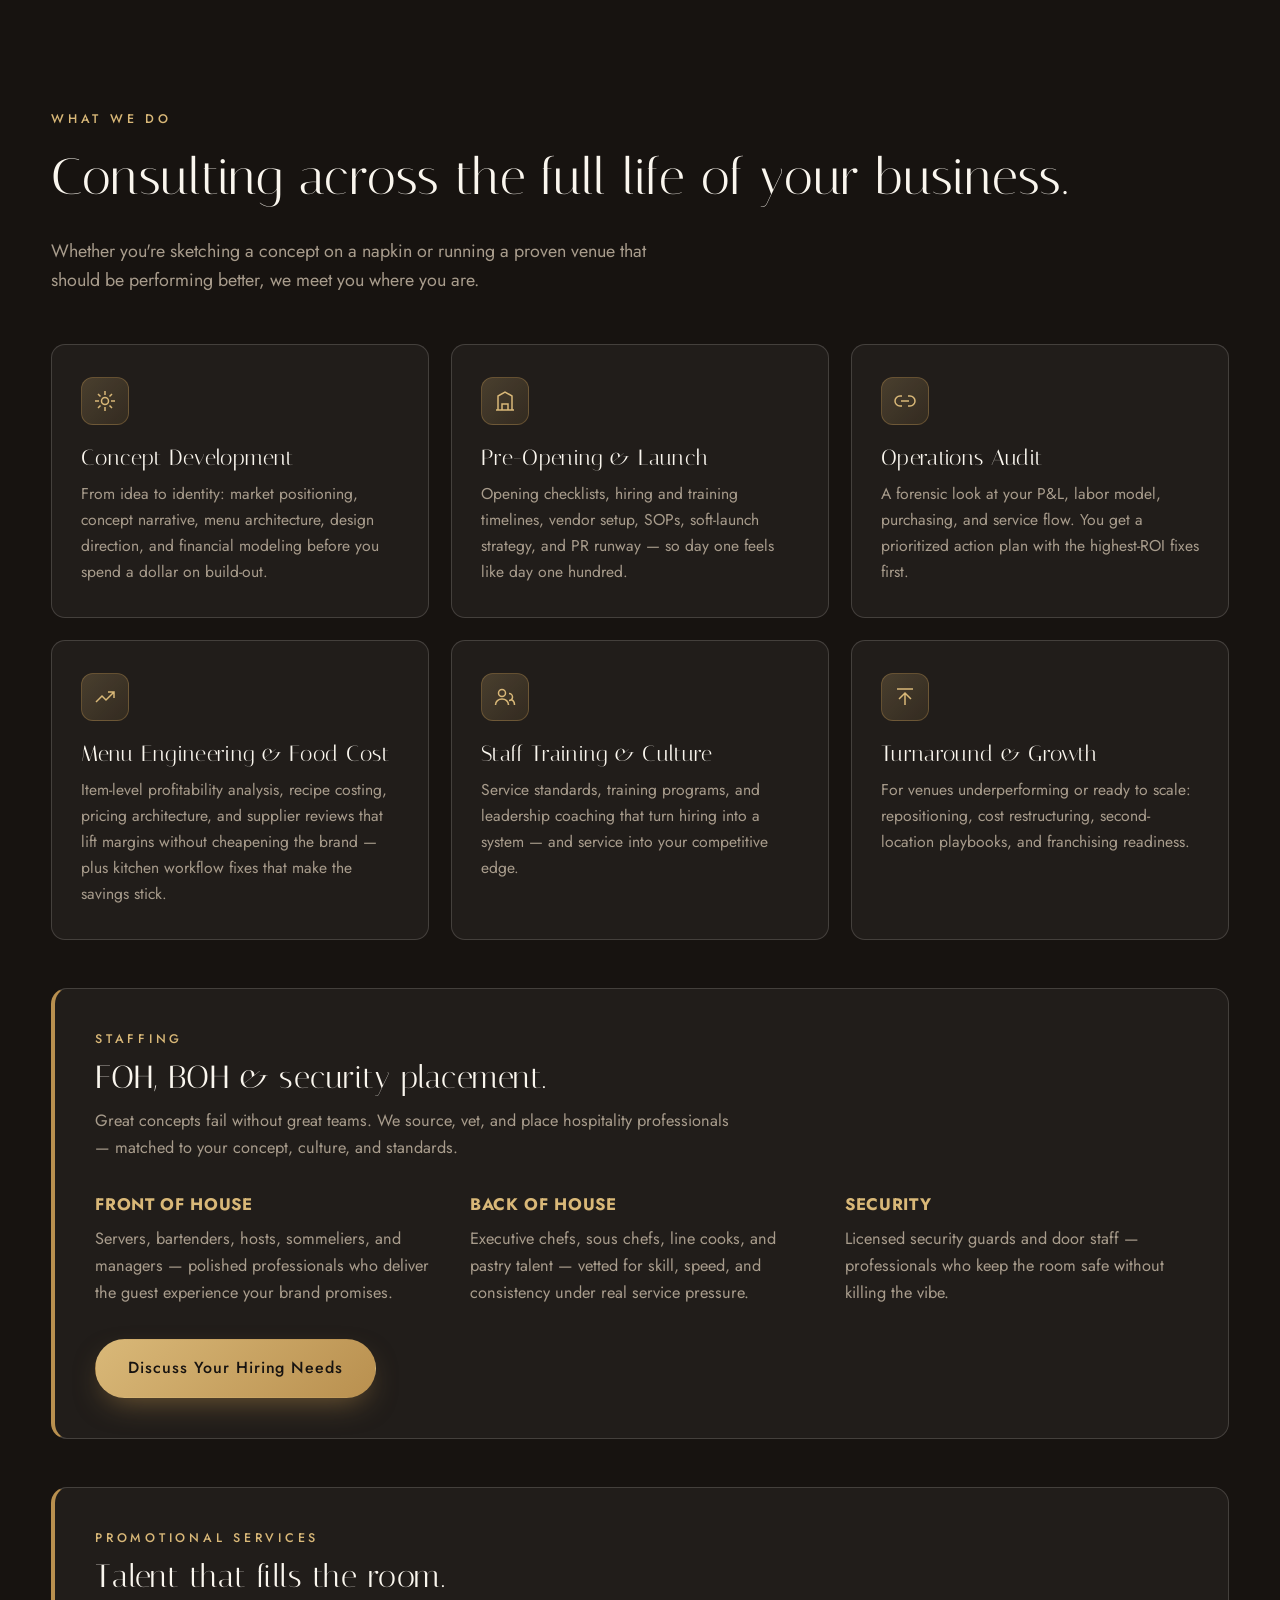
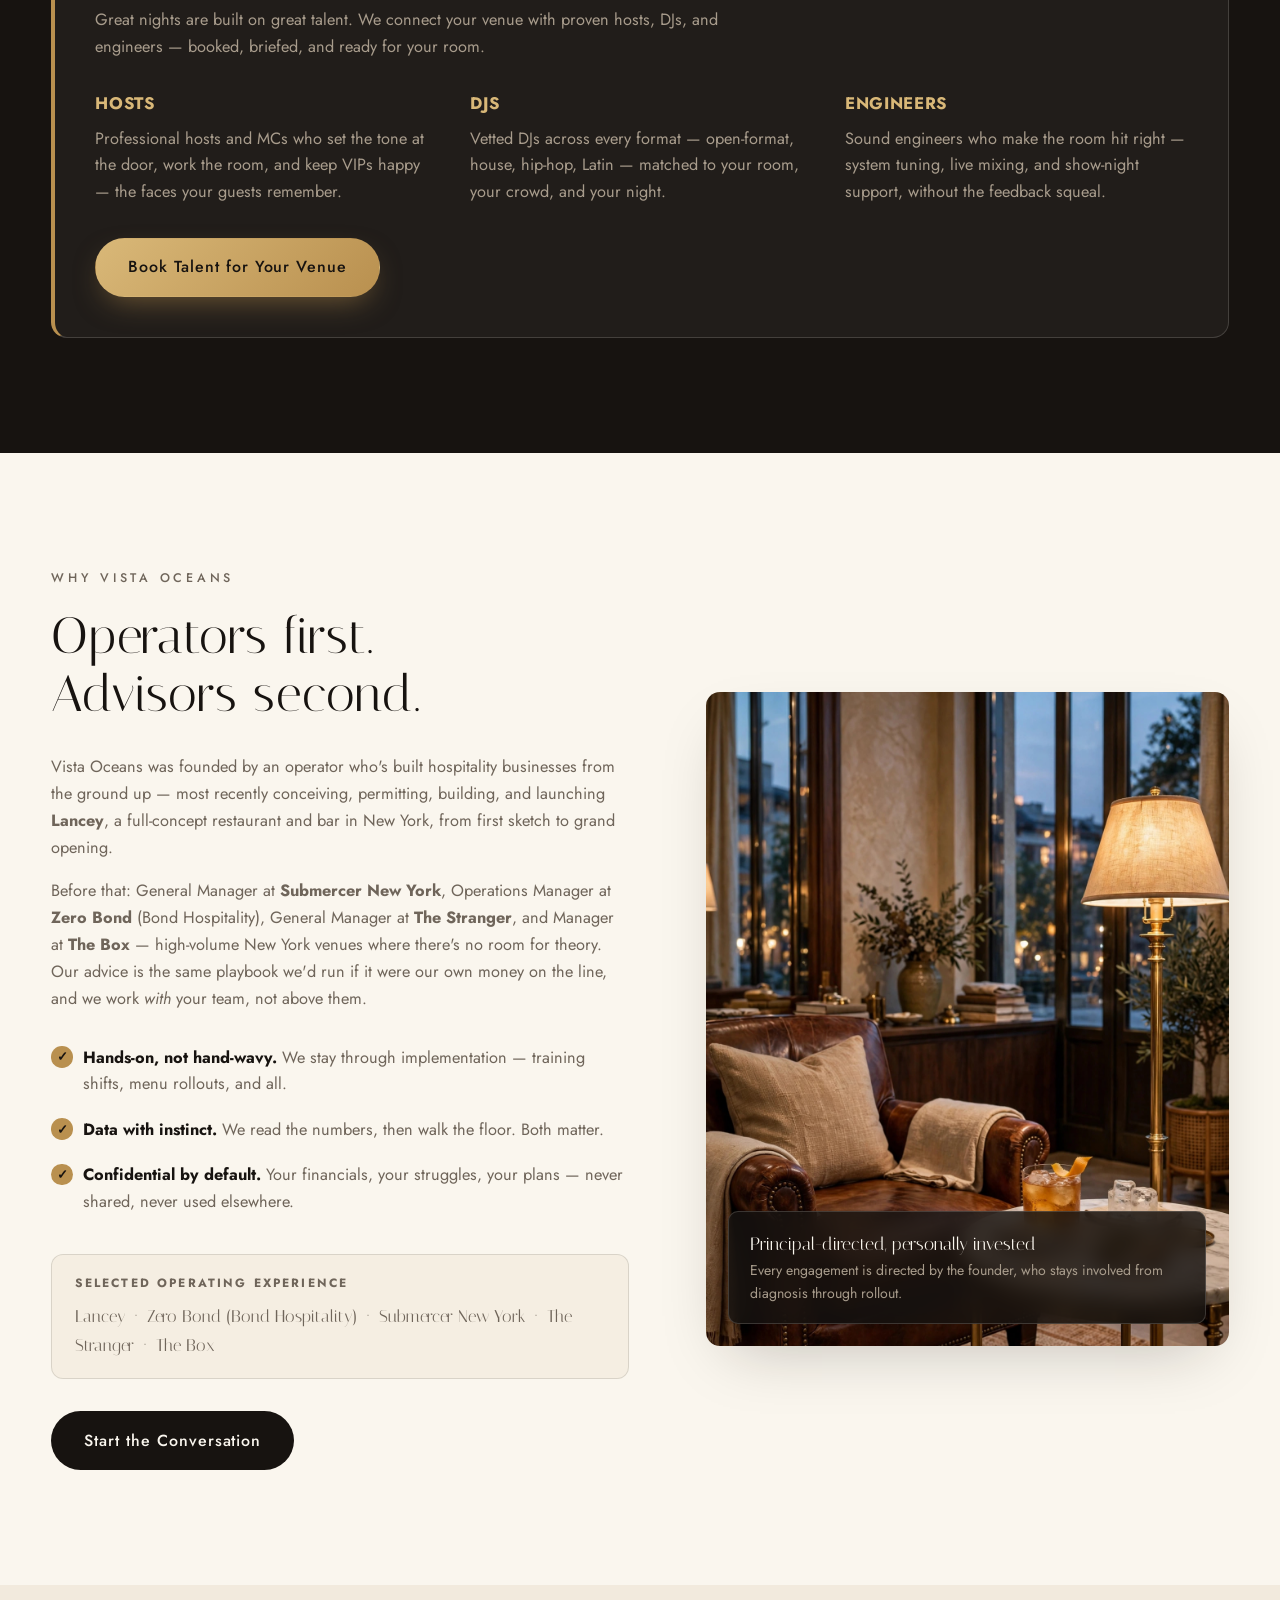
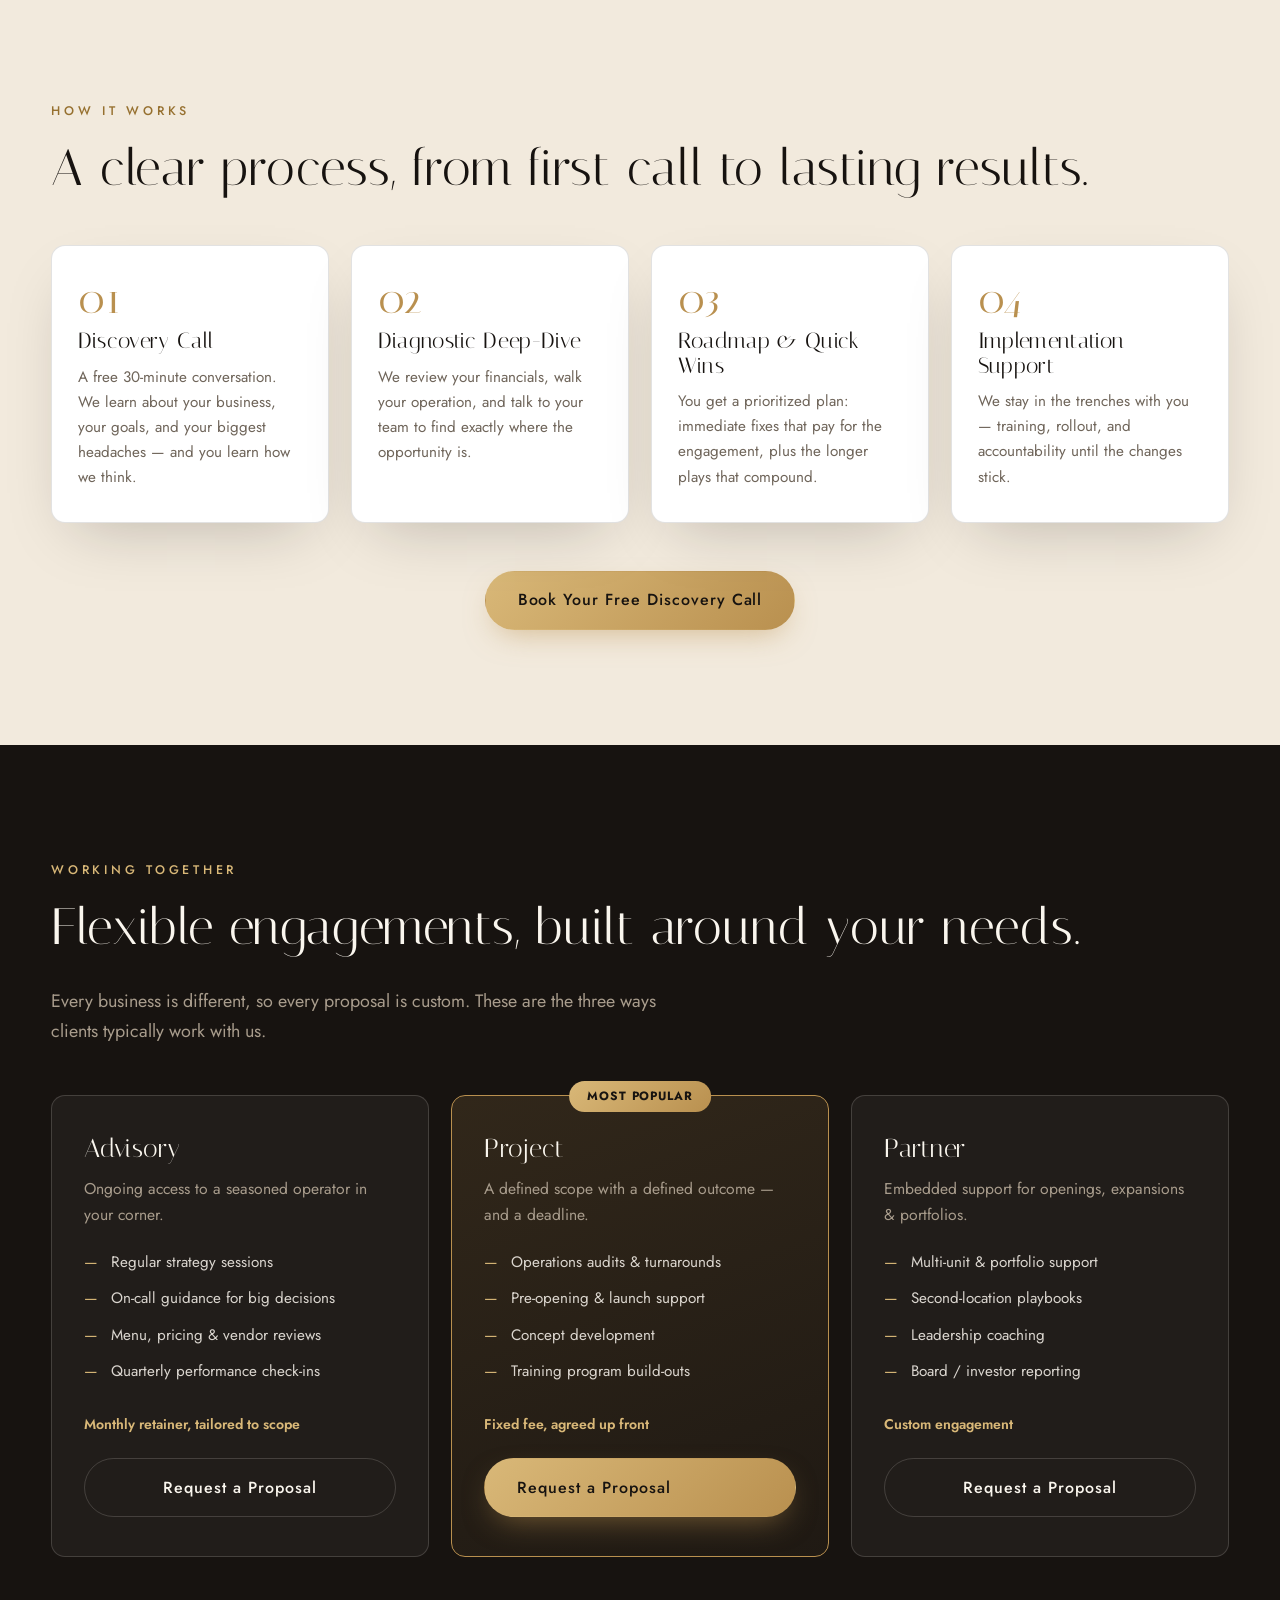
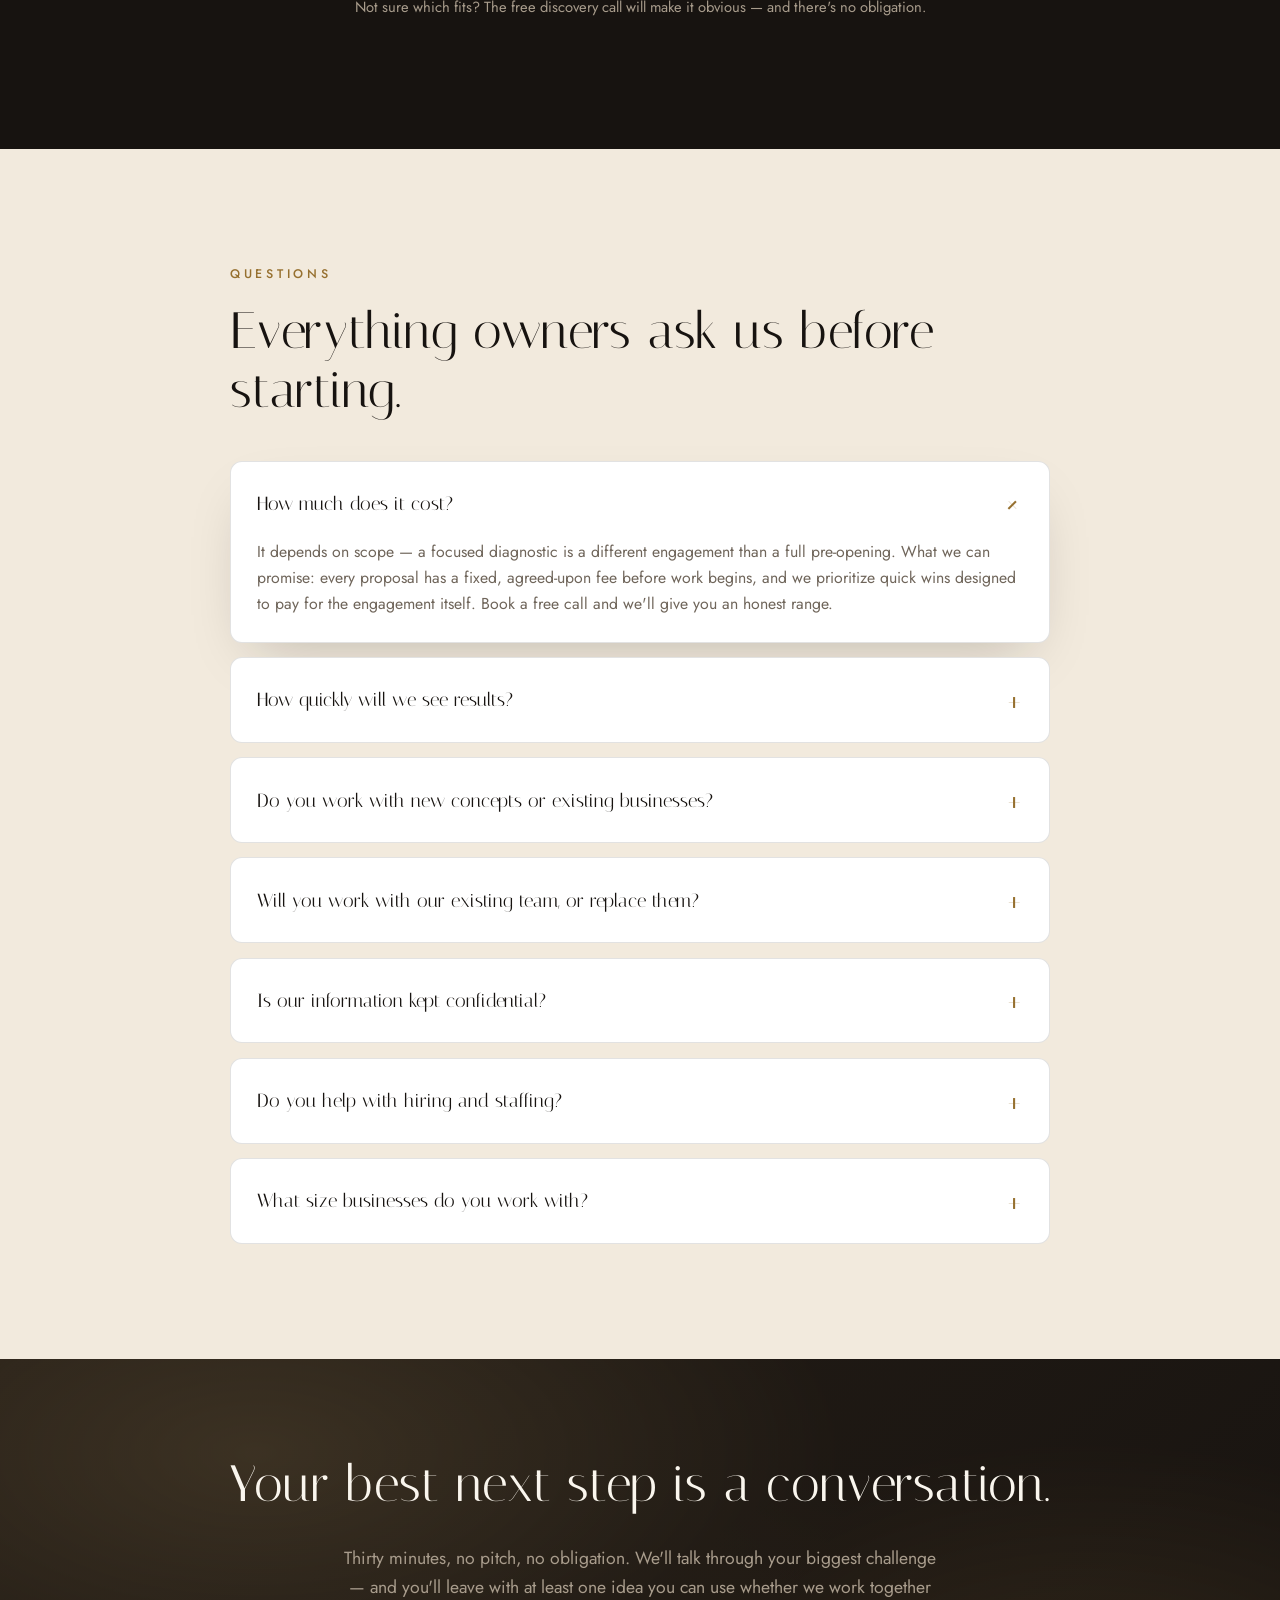
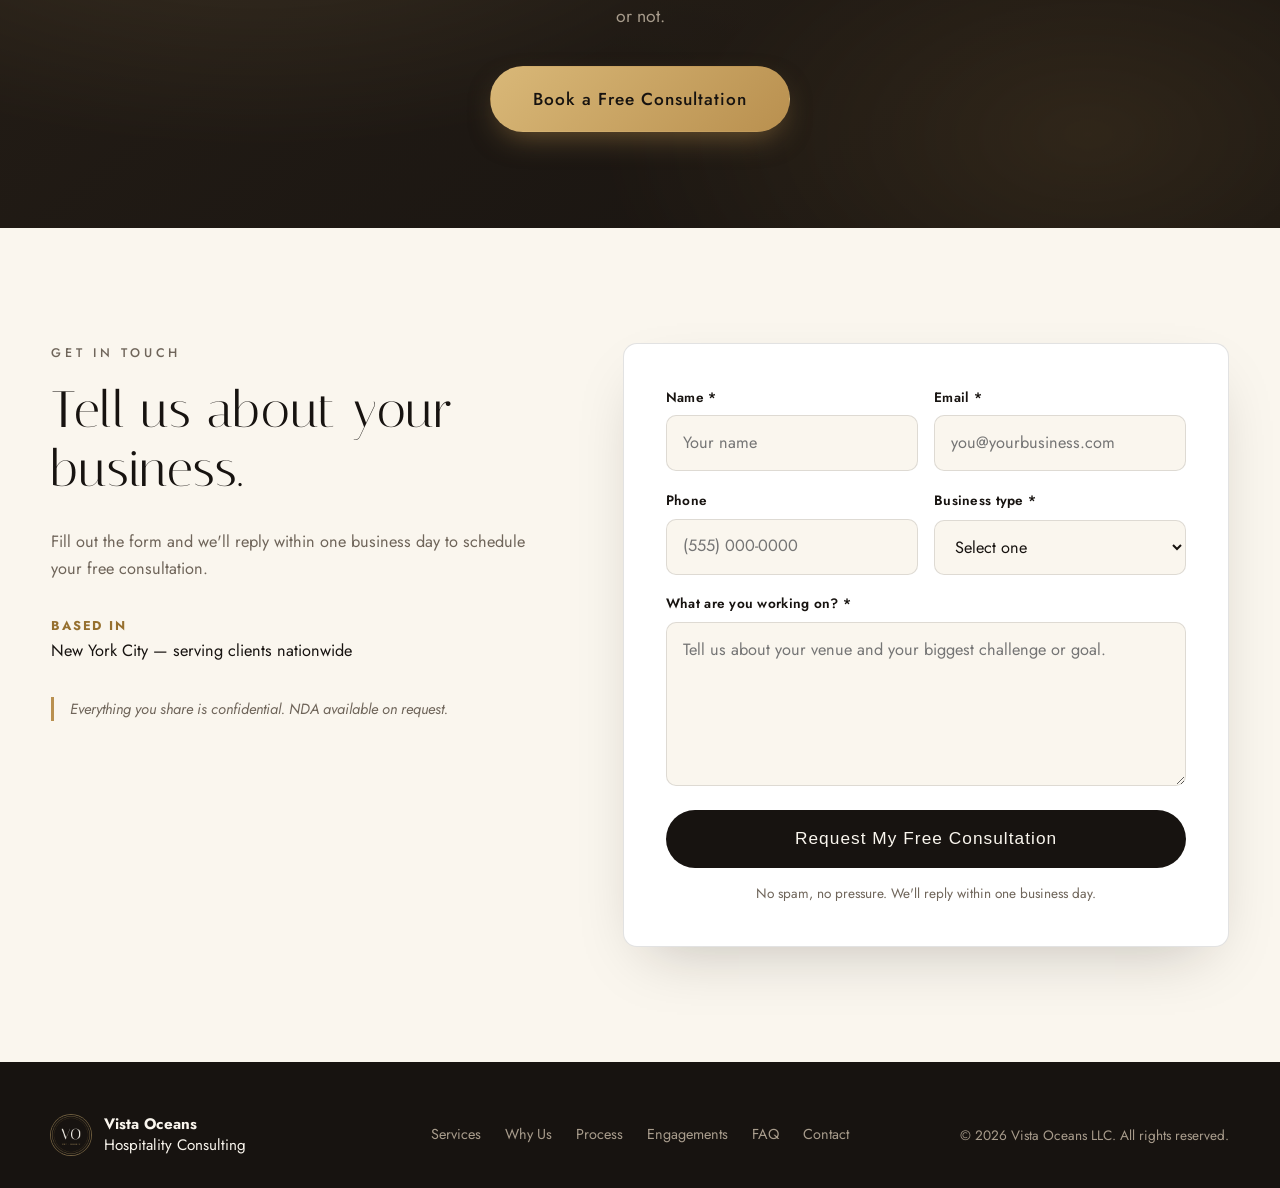
==== commit 13227ee7: "Rebrand to No.04 Grand Hotel: Italiana + Jost type system, VO seal brand mark, new favicon" ====
--- a/index.html
+++ b/index.html
@@ -10,9 +10,10 @@
   <meta property="og:type" content="website" />
   <meta property="og:image" content="assets/hero.jpg" />
   <link rel="icon" type="image/svg+xml" href="assets/favicon.svg" />
+  <link rel="icon" type="image/png" sizes="256x256" href="assets/favicon.png" />
   <link rel="preconnect" href="https://fonts.googleapis.com" />
   <link rel="preconnect" href="https://fonts.gstatic.com" crossorigin />
-  <link href="https://fonts.googleapis.com/css2?family=Fraunces:opsz,wght@9..144,400;9..144,500;9..144,600&family=Inter:wght@400;500;600&display=swap" rel="stylesheet" />
+  <link href="https://fonts.googleapis.com/css2?family=Italiana&family=Jost:ital,wght@0,300;0,400;0,500;0,600;1,400&family=Cormorant+Garamond:ital@1&display=swap" rel="stylesheet" />
   <link rel="stylesheet" href="styles.css" />
   <script type="application/ld+json">
   {
@@ -31,7 +32,7 @@
   <header class="site-header" id="siteHeader">
     <div class="container header-inner">
       <a href="#top" class="brand" aria-label="Vista Oceans home">
-        <span class="brand-mark">V</span>
+        <img class="brand-mark" src="assets/seal-ink.png" alt="Vista Oceans seal" />
         <span class="brand-text">Vista Oceans</span>
       </a>
       <nav class="main-nav" id="mainNav" aria-label="Primary">
@@ -418,7 +419,7 @@
   <footer class="site-footer">
     <div class="container footer-inner">
       <div class="footer-brand">
-        <span class="brand-mark">V</span>
+        <img class="brand-mark" src="assets/seal-ink.png" alt="Vista Oceans seal" />
         <p><strong>Vista Oceans</strong><br />Hospitality Consulting</p>
       </div>
       <nav class="footer-nav" aria-label="Footer">
--- a/styles.css
+++ b/styles.css
@@ -15,8 +15,8 @@
   --stone-light: #a89c8c;
   --line: rgba(23, 19, 16, 0.12);
   --line-light: rgba(250, 246, 238, 0.16);
-  --font-display: "Fraunces", Georgia, serif;
-  --font-body: "Inter", -apple-system, "Segoe UI", sans-serif;
+  --font-display: "Italiana", Georgia, serif;
+  --font-body: "Jost", -apple-system, "Segoe UI", sans-serif;
   --radius: 14px;
   --shadow: 0 24px 60px -24px rgba(23, 19, 16, 0.25);
   --max: 1180px;
@@ -41,15 +41,16 @@
 .container { width: min(var(--max), 92%); margin-inline: auto; }
 .container.narrow { width: min(820px, 92%); }
 
-h1, h2, h3 { font-family: var(--font-display); font-weight: 500; line-height: 1.12; letter-spacing: -0.01em; }
-h1 { font-size: clamp(2.6rem, 6vw, 4.6rem); color: var(--cream); }
-h2 { font-size: clamp(1.9rem, 3.6vw, 2.9rem); margin-bottom: 0.6em; }
+h1, h2, h3 { font-family: var(--font-display); font-weight: 400; line-height: 1.14; letter-spacing: 0.015em; }
+h1 { font-size: clamp(2.9rem, 6.6vw, 5.1rem); color: var(--cream); }
+h2 { font-size: clamp(2.1rem, 4vw, 3.2rem); margin-bottom: 0.6em; }
 h3 { font-size: 1.35rem; margin-bottom: 0.5em; }
 
 p { margin-bottom: 1em; }
 
 .eyebrow {
-  font-size: 0.78rem; font-weight: 600; letter-spacing: 0.22em;
+  font-family: var(--font-body);
+  font-size: 0.78rem; font-weight: 500; letter-spacing: 0.3em;
   text-transform: uppercase; color: var(--brass-deep); margin-bottom: 1.1rem;
 }
 .eyebrow.light { color: var(--brass-light); }
@@ -66,7 +67,7 @@
 /* ---------- Buttons ---------- */
 .btn {
   display: inline-block; padding: 0.95rem 2rem; border-radius: 999px;
-  font-weight: 600; font-size: 1rem; text-decoration: none; cursor: pointer;
+  font-weight: 500; letter-spacing: 0.06em; font-size: 1rem; text-decoration: none; cursor: pointer;
   border: 1px solid transparent; transition: transform 0.25s ease, box-shadow 0.25s ease, background 0.25s ease, color 0.25s ease;
 }
 .btn:hover { transform: translateY(-2px); }
@@ -94,13 +95,12 @@
 
 .brand { display: flex; align-items: center; gap: 0.7rem; text-decoration: none; color: var(--cream); }
 .brand-mark {
-  width: 2.4rem; height: 2.4rem; border-radius: 50%;
-  background: linear-gradient(135deg, var(--brass-light), var(--brass-deep));
-  display: grid; place-items: center;
-  font-family: var(--font-display); font-weight: 600; font-size: 1.25rem; color: var(--ink);
-}
-.brand-text { font-family: var(--font-display); font-size: 1.35rem; font-weight: 500; }
-.brand-text em { font-style: italic; color: var(--brass-light); }
+  width: 2.5rem; height: 2.5rem; border-radius: 50%;
+  object-fit: cover; display: block;
+  box-shadow: 0 0 0 1px rgba(217, 184, 120, 0.45);
+}
+.brand-text { font-family: var(--font-display); font-size: 1.28rem; font-weight: 400; letter-spacing: 0.24em; text-transform: uppercase; }
+.brand-text em { font-family: "Cormorant Garamond", Georgia, serif; font-style: italic; text-transform: none; letter-spacing: 0.02em; color: var(--brass-light); }
 
 .main-nav { display: flex; align-items: center; gap: 1.9rem; }
 .main-nav a { color: var(--cream); text-decoration: none; font-size: 0.95rem; font-weight: 500; opacity: 0.88; transition: opacity 0.2s; }
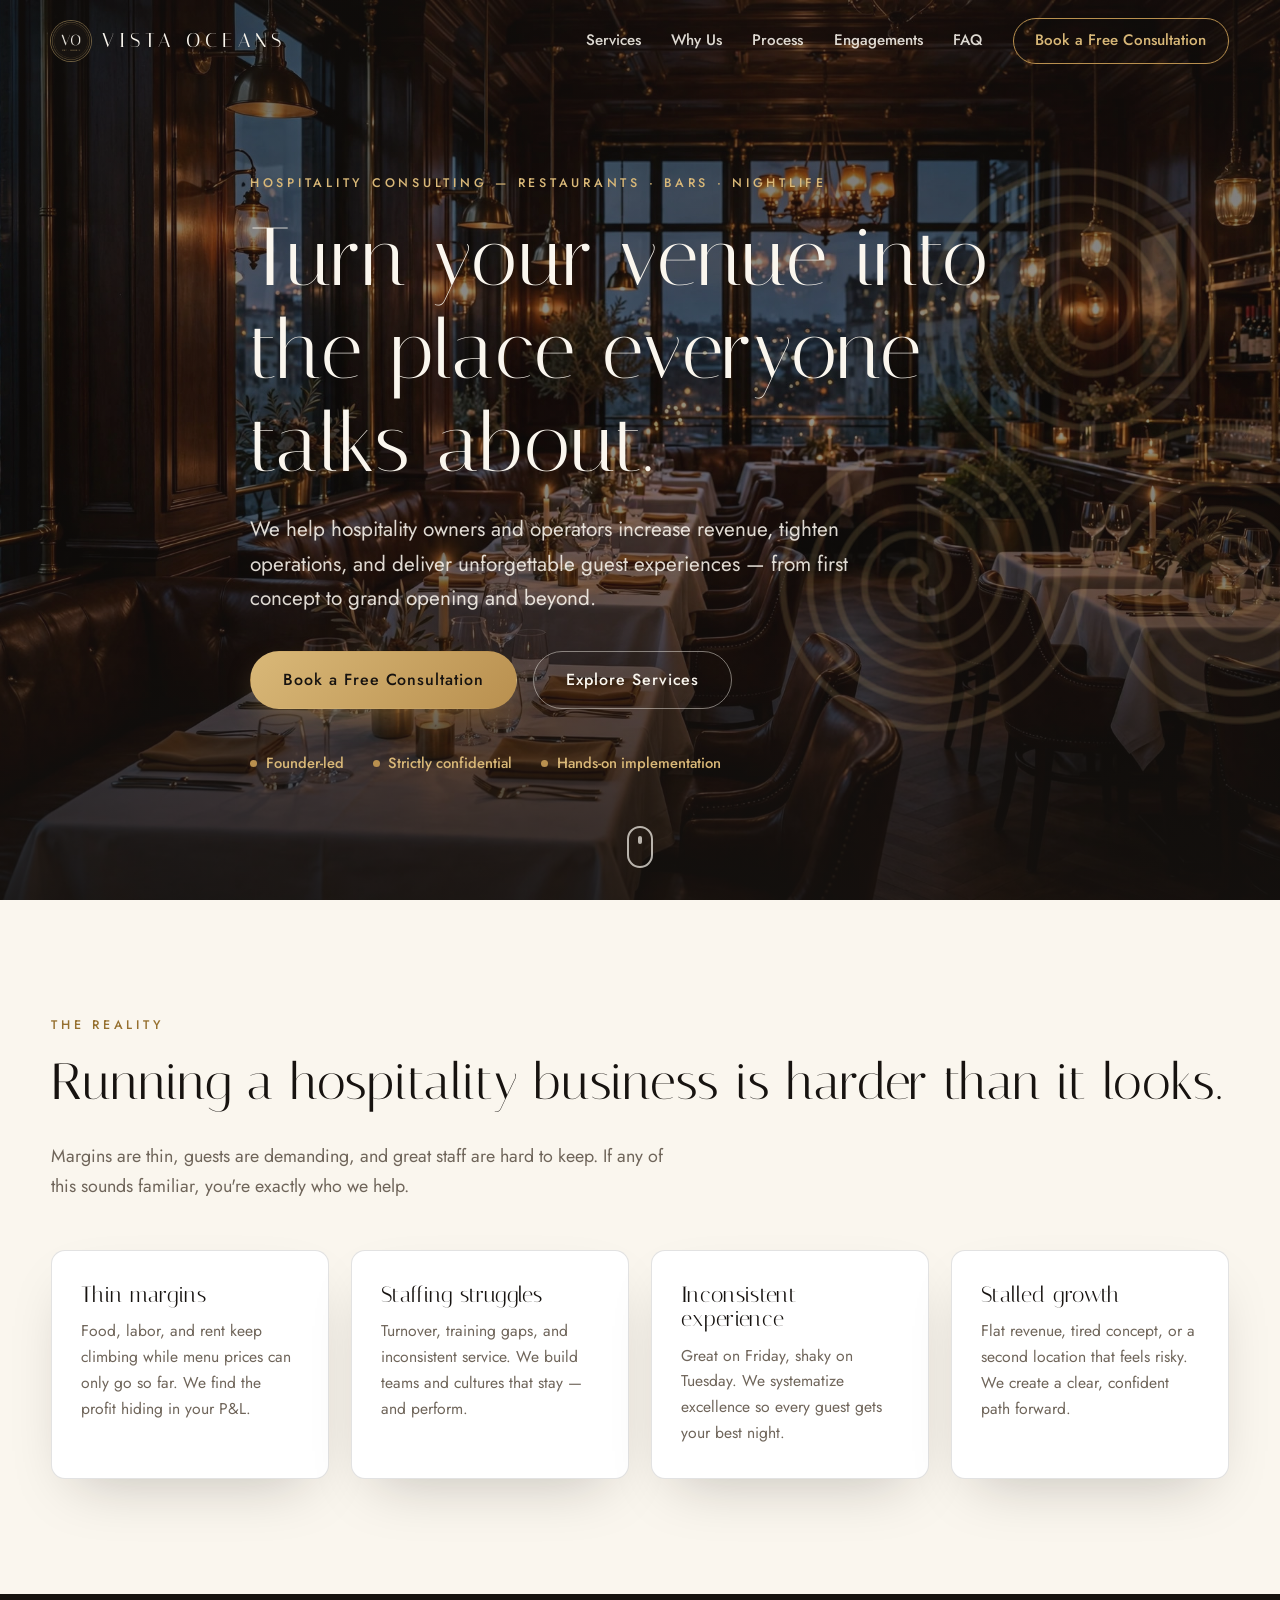
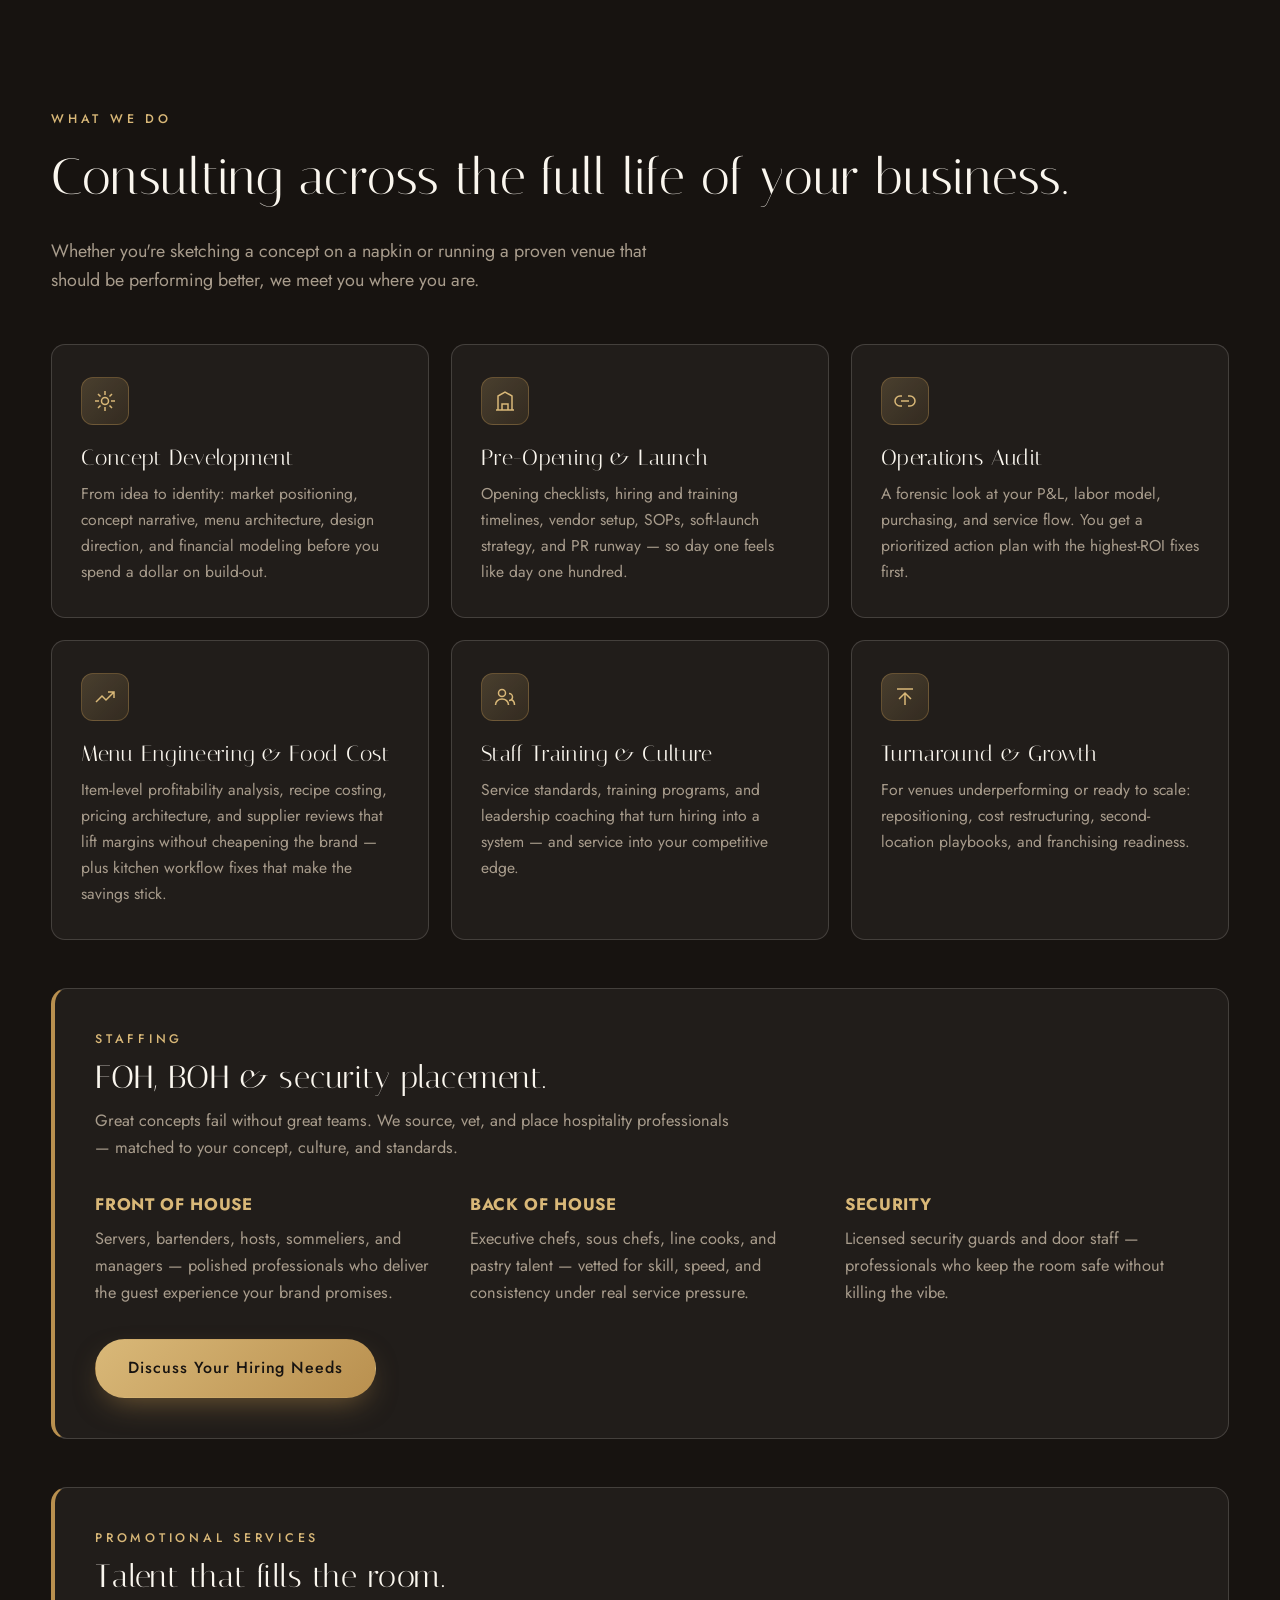
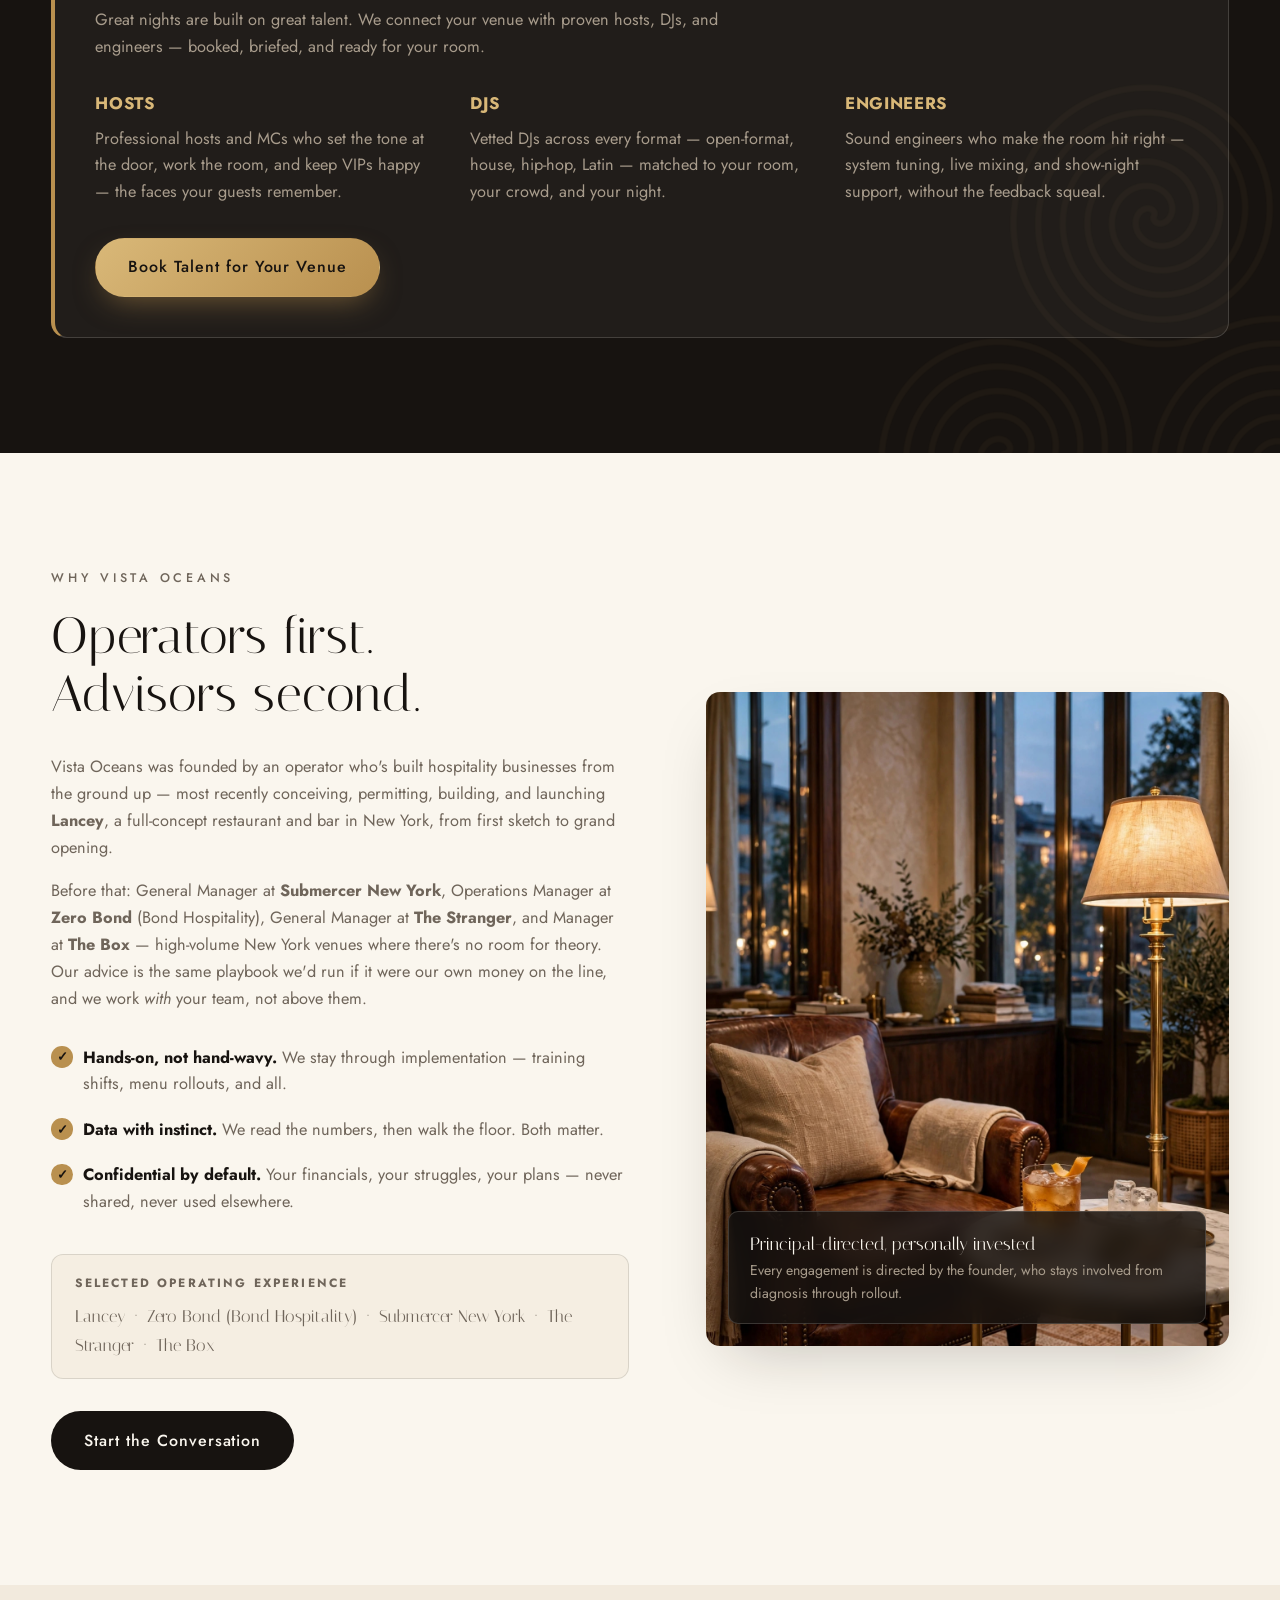
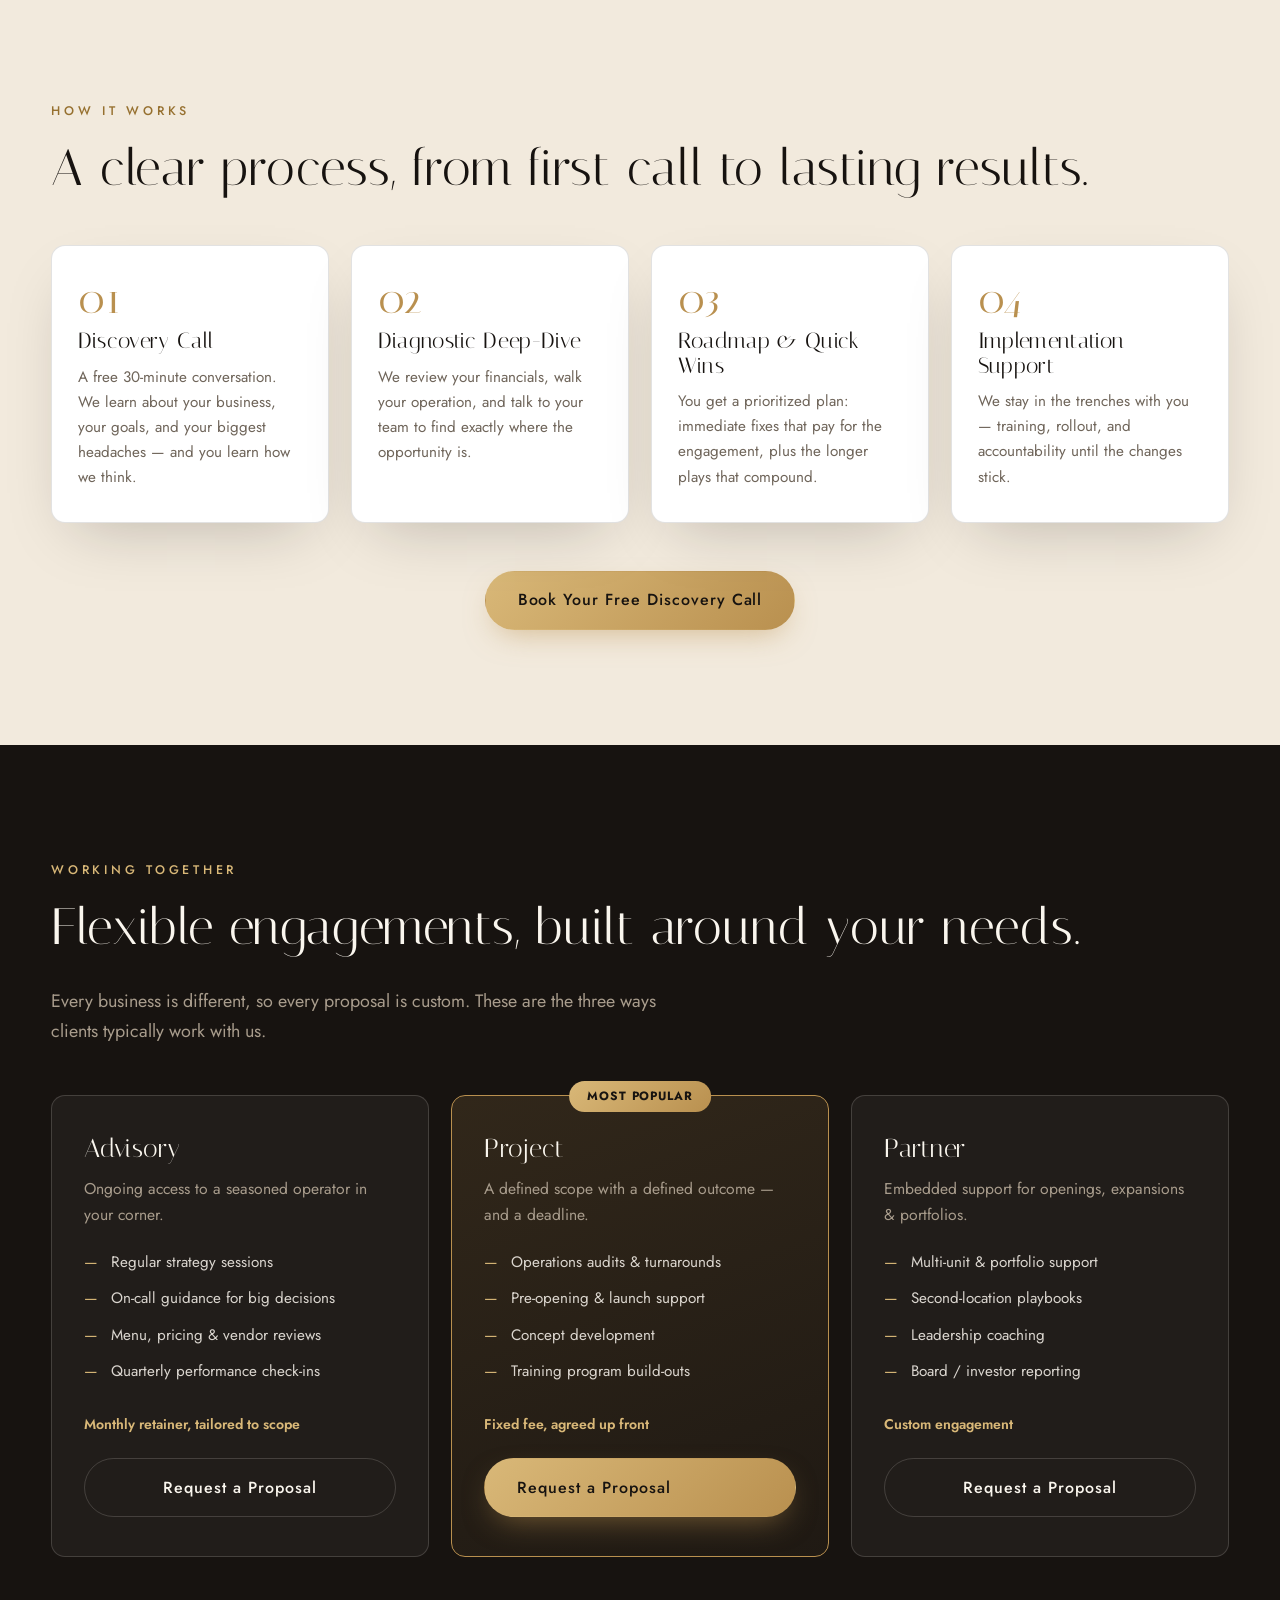
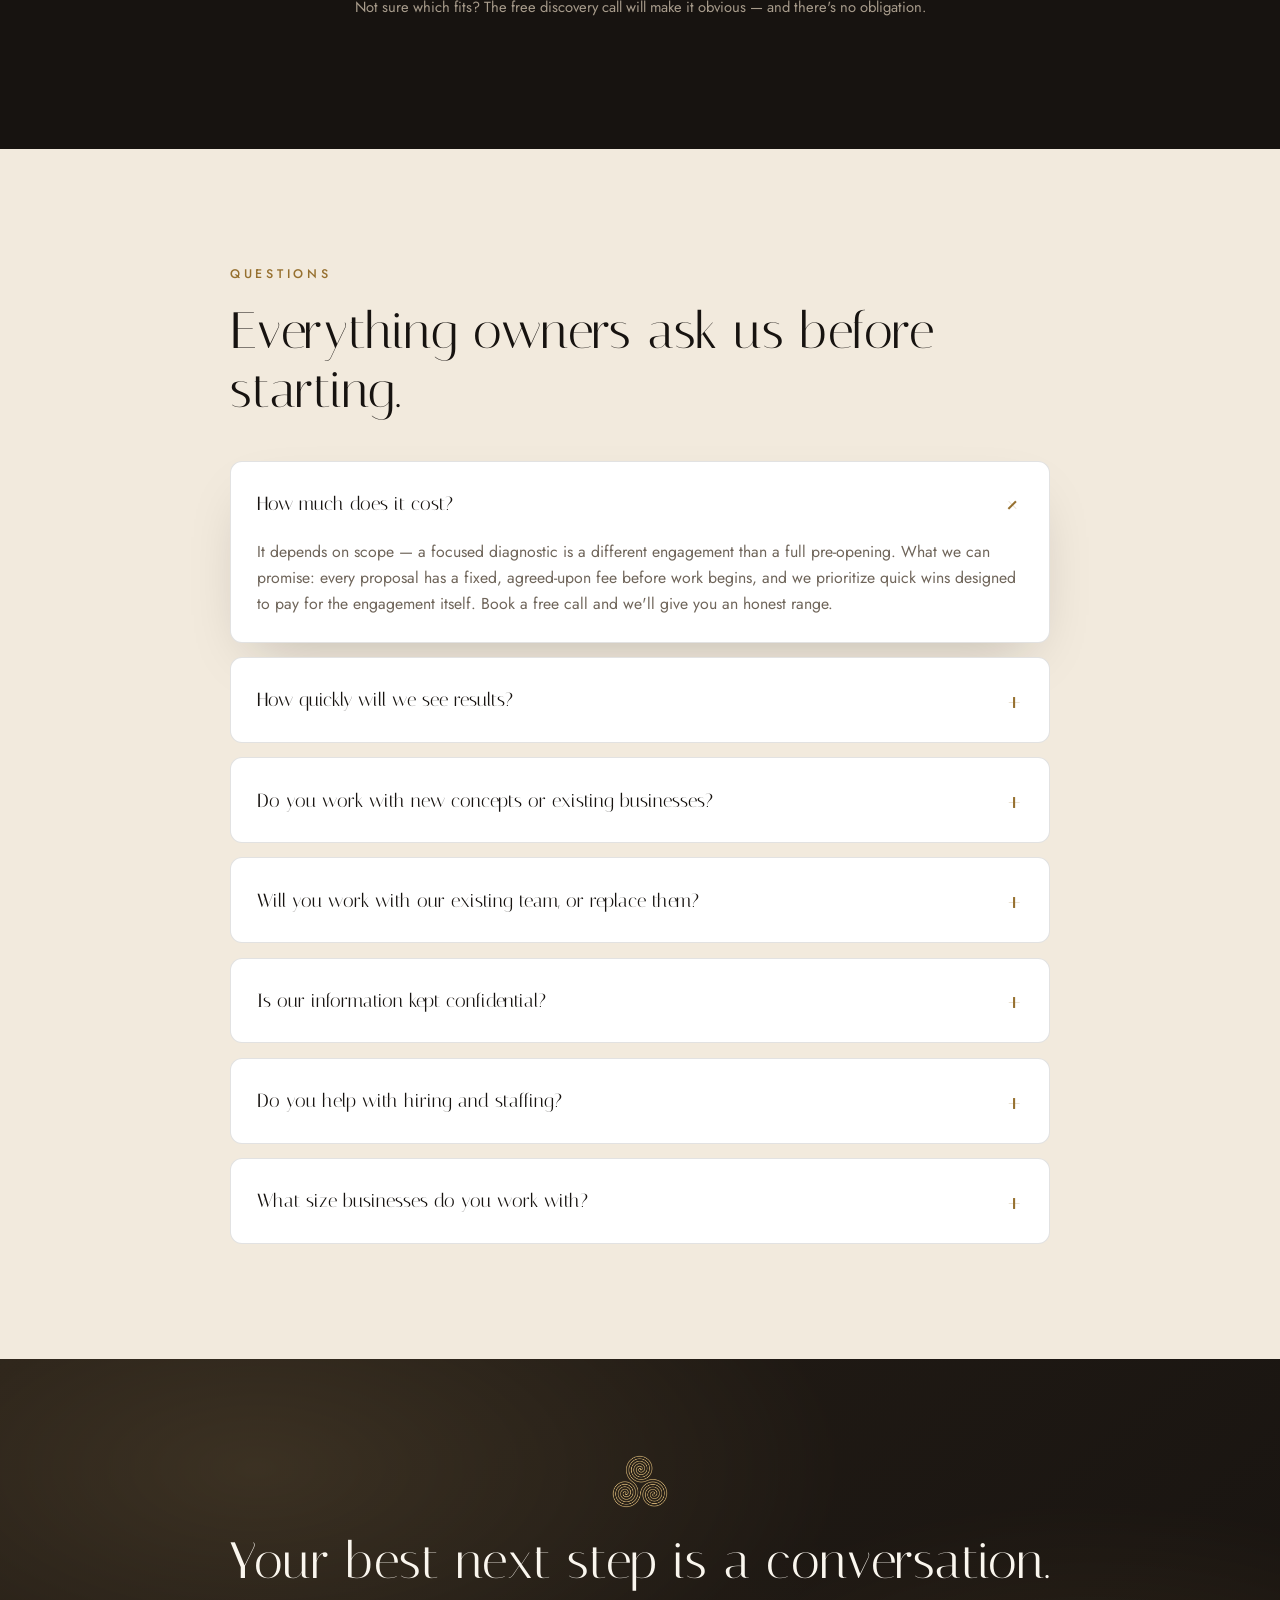
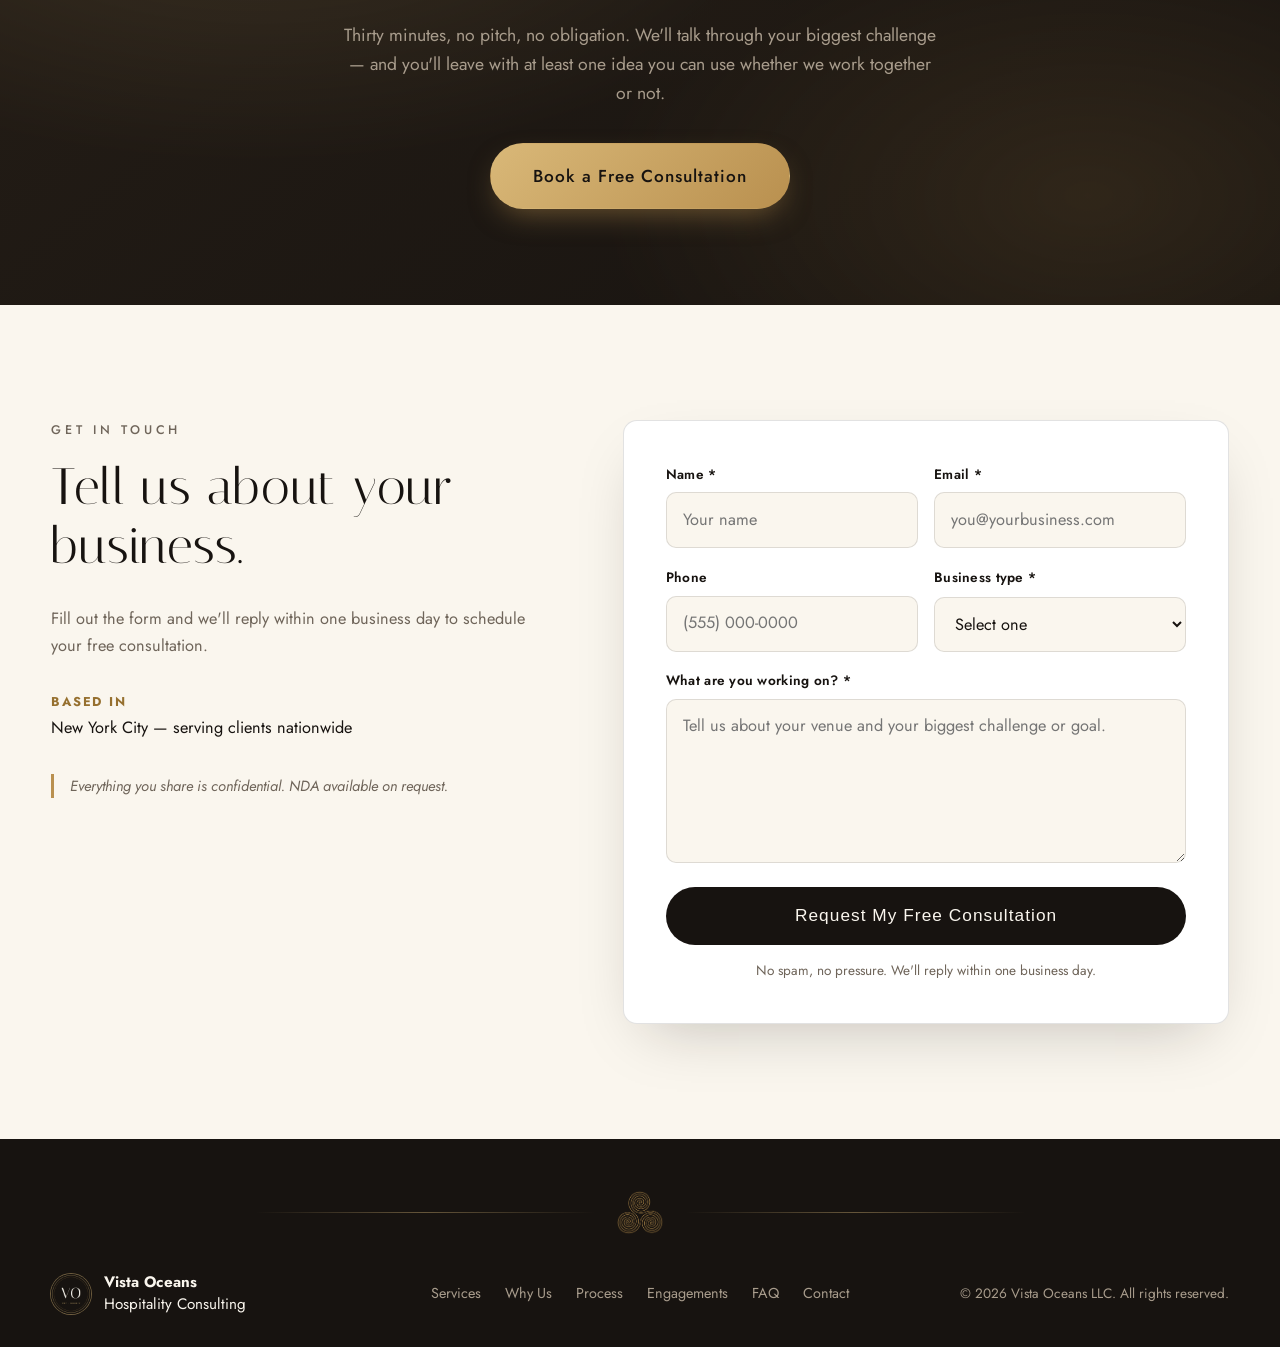
==== commit ca942579: "Add triple-spiral motif in No.04 champagne/gold Recolored Bennett's triple-spiral (triskele) upload " ====
--- a/index.html
+++ b/index.html
@@ -55,6 +55,7 @@
     <section class="hero">
       <div class="hero-bg" role="img" aria-label="Elegant restaurant dining room in warm evening light"></div>
       <div class="hero-overlay"></div>
+      <img class="hero-triskele" src="assets/triskele-champagne.webp" alt="" aria-hidden="true" />
       <div class="container hero-content">
         <p class="eyebrow light reveal">Hospitality Consulting &mdash; Restaurants &middot; Bars &middot; Nightlife</p>
         <h1 class="reveal">Turn your venue into the place everyone talks about.</h1>
@@ -101,6 +102,7 @@
 
     <!-- ============ SERVICES ============ -->
     <section class="section section-dark" id="services">
+      <img class="triskele-watermark" src="assets/triskele-gold.webp" alt="" aria-hidden="true" />
       <div class="container">
         <p class="eyebrow light reveal">What we do</p>
         <h2 class="reveal">Consulting across the full life of your business.</h2>
@@ -348,6 +350,7 @@
     <!-- ============ FINAL CTA ============ -->
     <section class="cta-band">
       <div class="container center">
+        <img class="ornament-mark reveal" src="assets/triskele-champagne.webp" alt="" aria-hidden="true" />
         <h2 class="reveal">Your best next step is a conversation.</h2>
         <p class="reveal">Thirty minutes, no pitch, no obligation. We'll talk through your biggest challenge &mdash; and you'll leave with at least one idea you can use whether we work together or not.</p>
         <a href="#contact" class="btn btn-gold btn-lg reveal">Book a Free Consultation</a>
@@ -417,6 +420,11 @@
 
   <!-- ============ FOOTER ============ -->
   <footer class="site-footer">
+    <div class="container">
+      <div class="footer-triskele" aria-hidden="true">
+        <img src="assets/triskele-gold.webp" alt="" />
+      </div>
+    </div>
     <div class="container footer-inner">
       <div class="footer-brand">
         <img class="brand-mark" src="assets/seal-ink.png" alt="Vista Oceans seal" />
--- a/styles.css
+++ b/styles.css
@@ -115,7 +115,29 @@
 .nav-toggle span { display: block; width: 26px; height: 2px; background: var(--cream); margin: 6px 0; transition: 0.3s; }
 
 /* ---------- Hero ---------- */
-.hero { position: relative; min-height: 100svh; display: flex; align-items: center; color: var(--cream); }
+.hero { position: relative; min-height: 100svh; display: flex; align-items: center; color: var(--cream); overflow: hidden; }
+.hero-triskele {
+  position: absolute; z-index: 1; pointer-events: none;
+  width: min(620px, 78vw); right: -110px; top: 50%;
+  transform: translateY(-50%); opacity: 0.15;
+}
+.triskele-watermark {
+  position: absolute; pointer-events: none;
+  width: 560px; max-width: 80vw; right: -150px; bottom: -150px;
+  opacity: 0.055; z-index: 0;
+}
+#services { position: relative; overflow: hidden; }
+#services .container { position: relative; z-index: 1; }
+.ornament-mark { width: 56px; margin: 0 auto 1.5rem; opacity: 0.95; }
+.footer-triskele {
+  display: flex; align-items: center; gap: 1.4rem; justify-content: center;
+  margin-bottom: 2.4rem;
+}
+.footer-triskele::before, .footer-triskele::after {
+  content: ""; height: 1px; flex: 1; max-width: 340px;
+  background: linear-gradient(90deg, transparent, rgba(217, 184, 120, 0.4), transparent);
+}
+.footer-triskele img { width: 46px; opacity: 0.9; }
 .hero-bg {
   position: absolute; inset: 0;
   background: var(--ink-2) url("assets/hero.jpg") center/cover no-repeat;
@@ -390,6 +412,7 @@
   .nav-toggle.active span:nth-child(1) { transform: translateY(8px) rotate(45deg); }
   .nav-toggle.active span:nth-child(2) { opacity: 0; }
   .nav-toggle.active span:nth-child(3) { transform: translateY(-8px) rotate(-45deg); }
+  .hero-triskele { right: -170px; opacity: 0.1; }
   .grid-4, .grid-3, .process { grid-template-columns: 1fr; }
   .staffing-cols { grid-template-columns: 1fr; }
   .staffing-panel { padding: 1.75rem; }
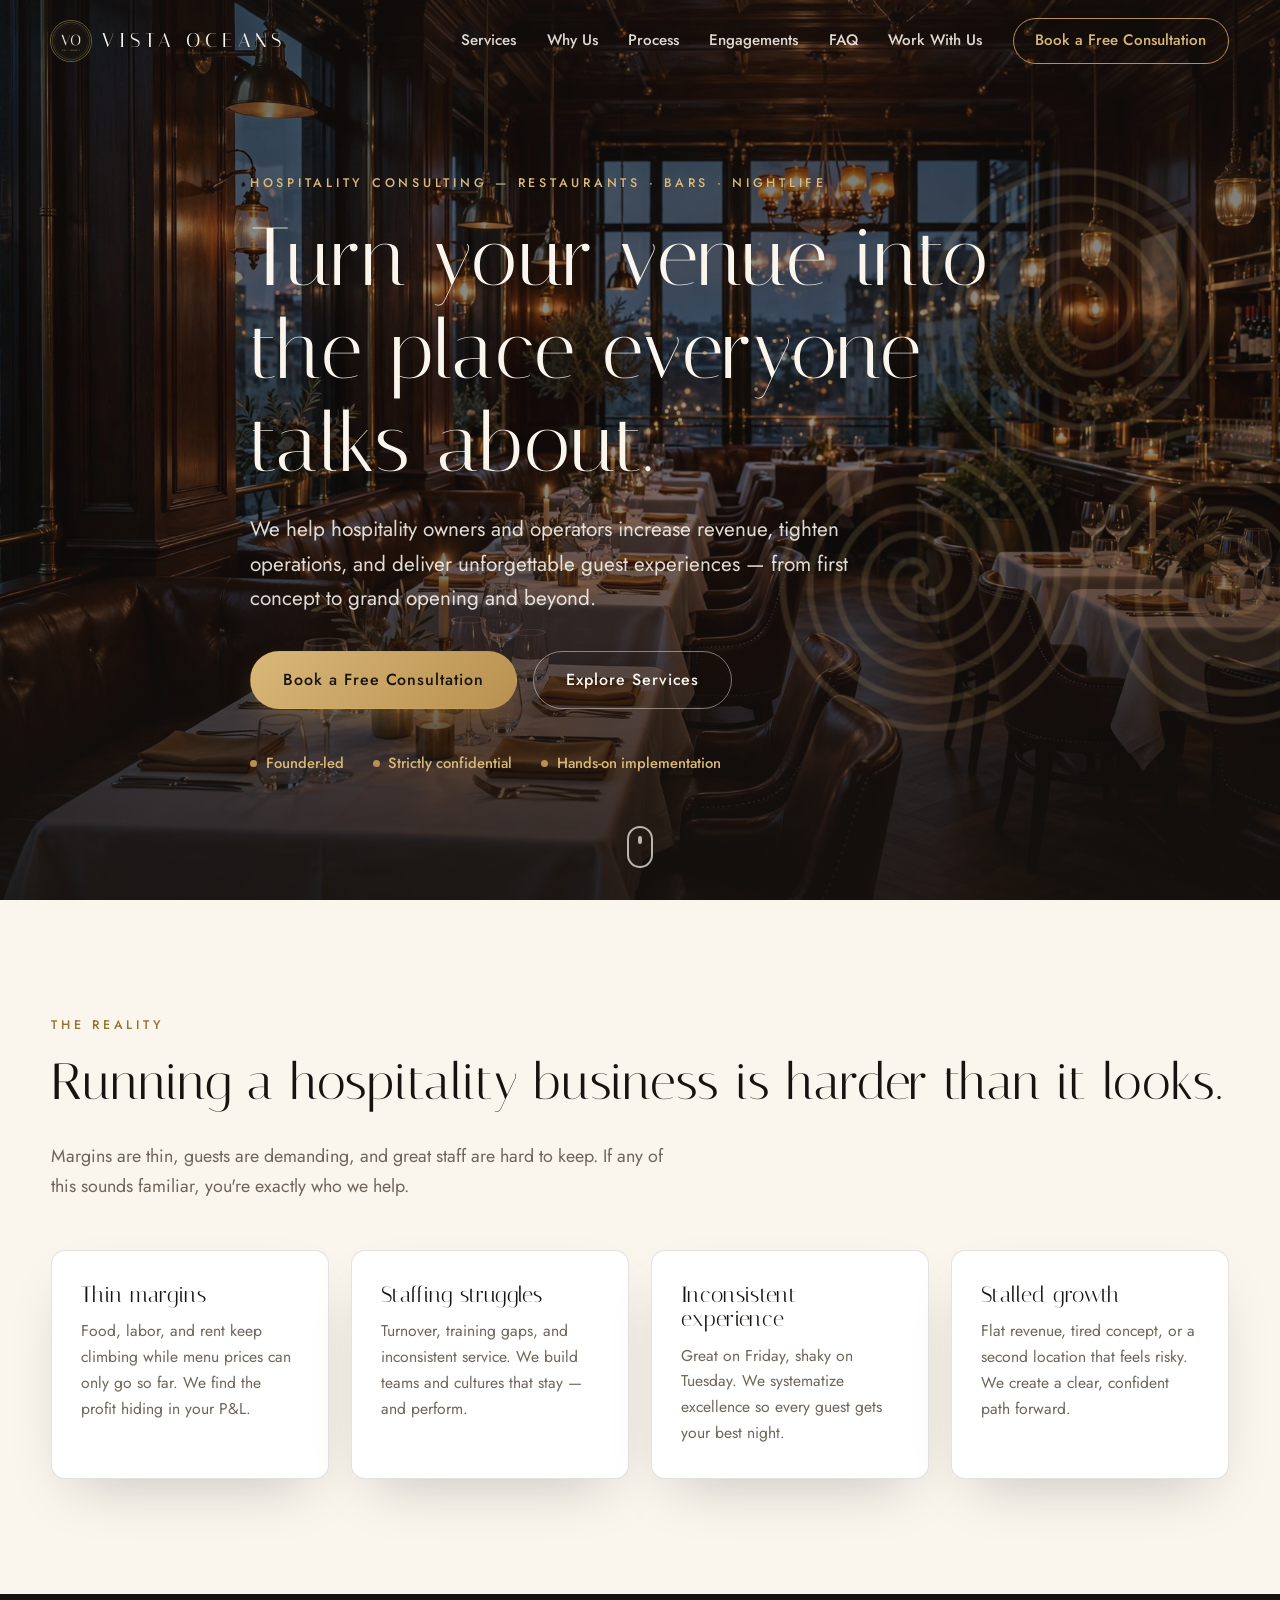
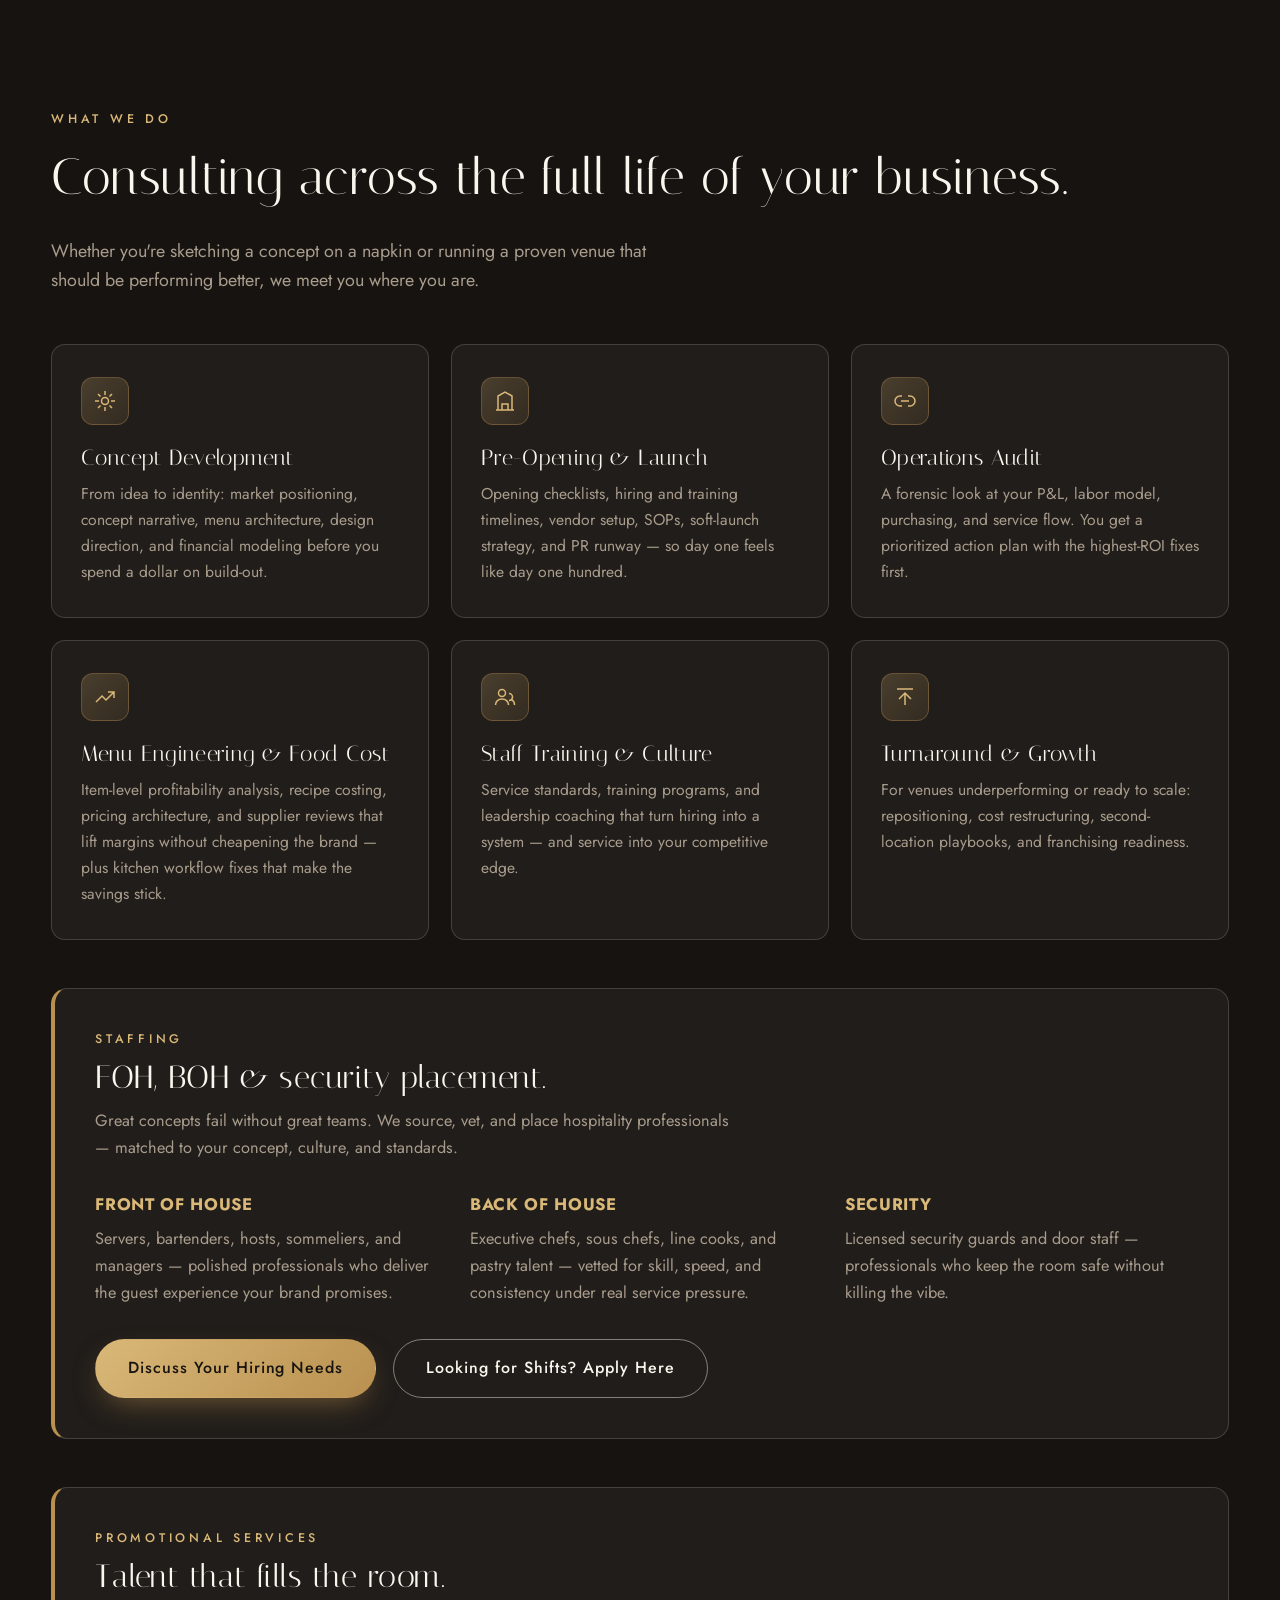
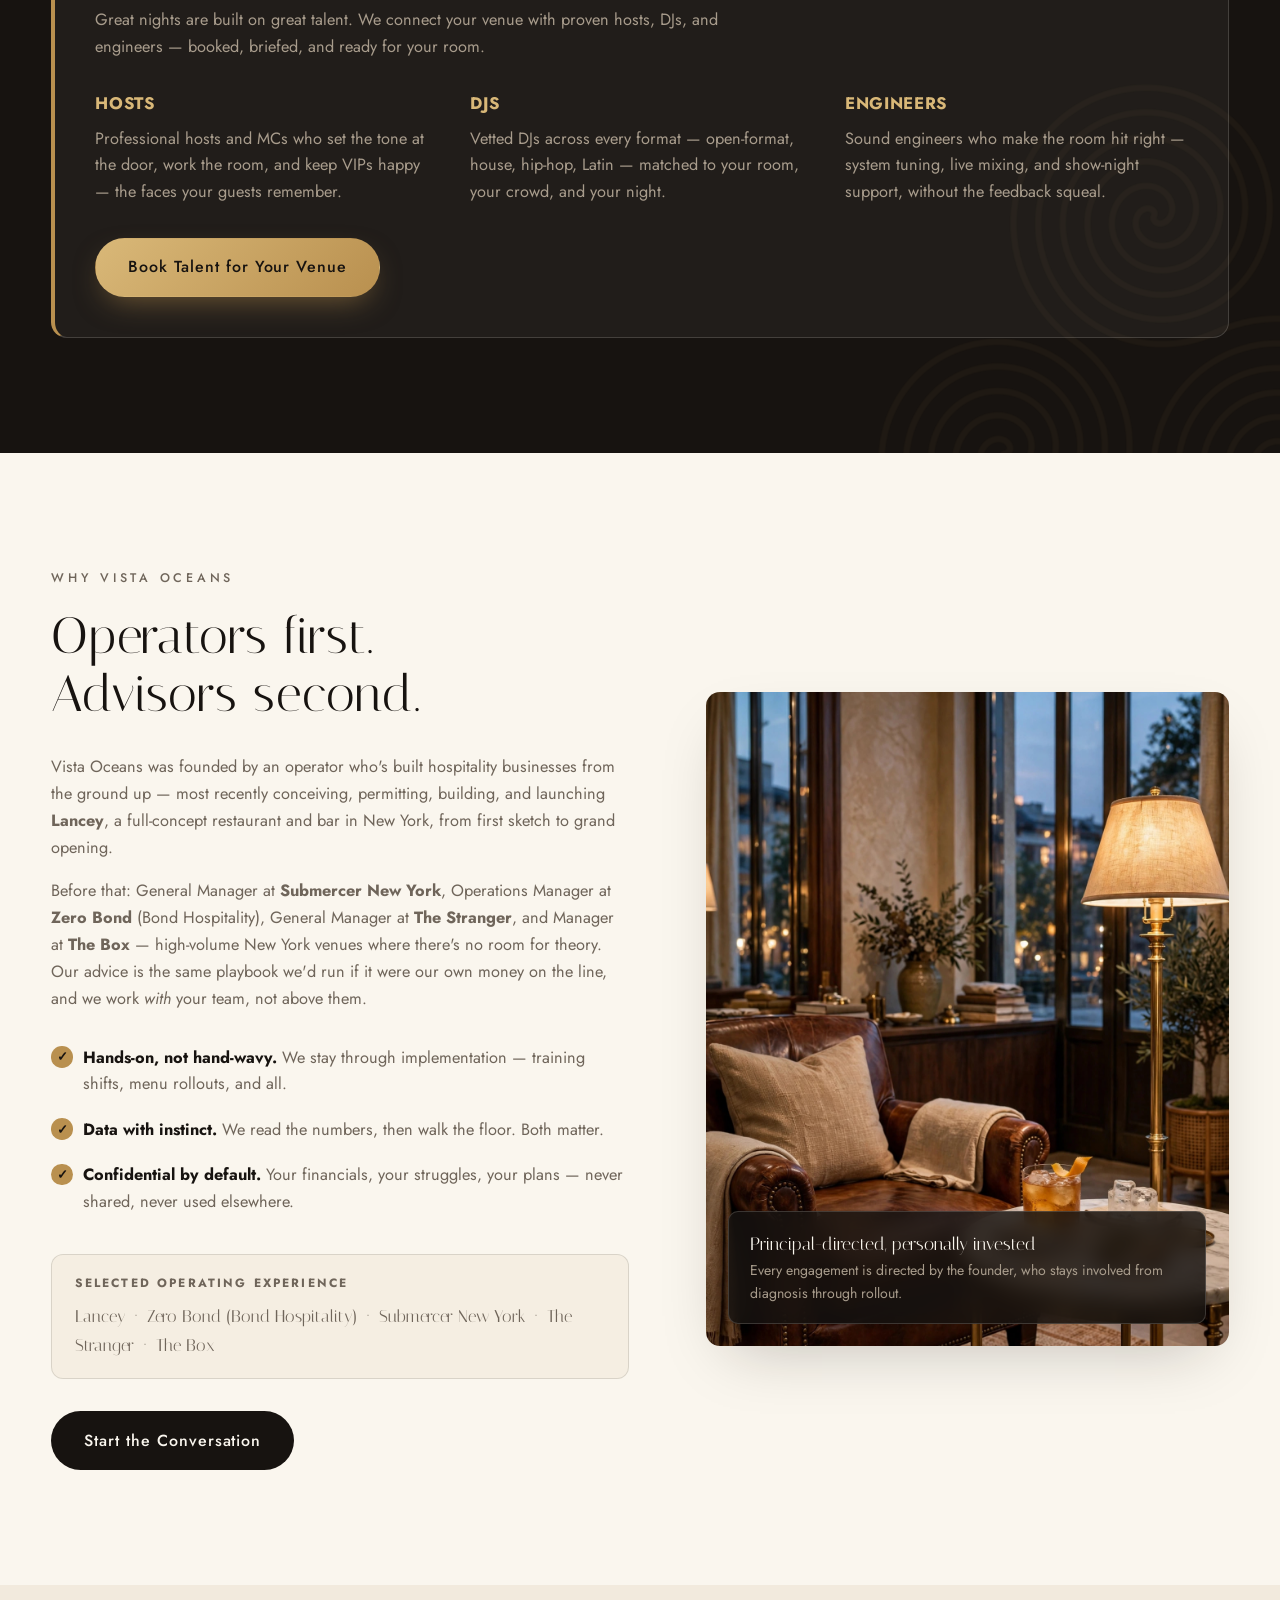
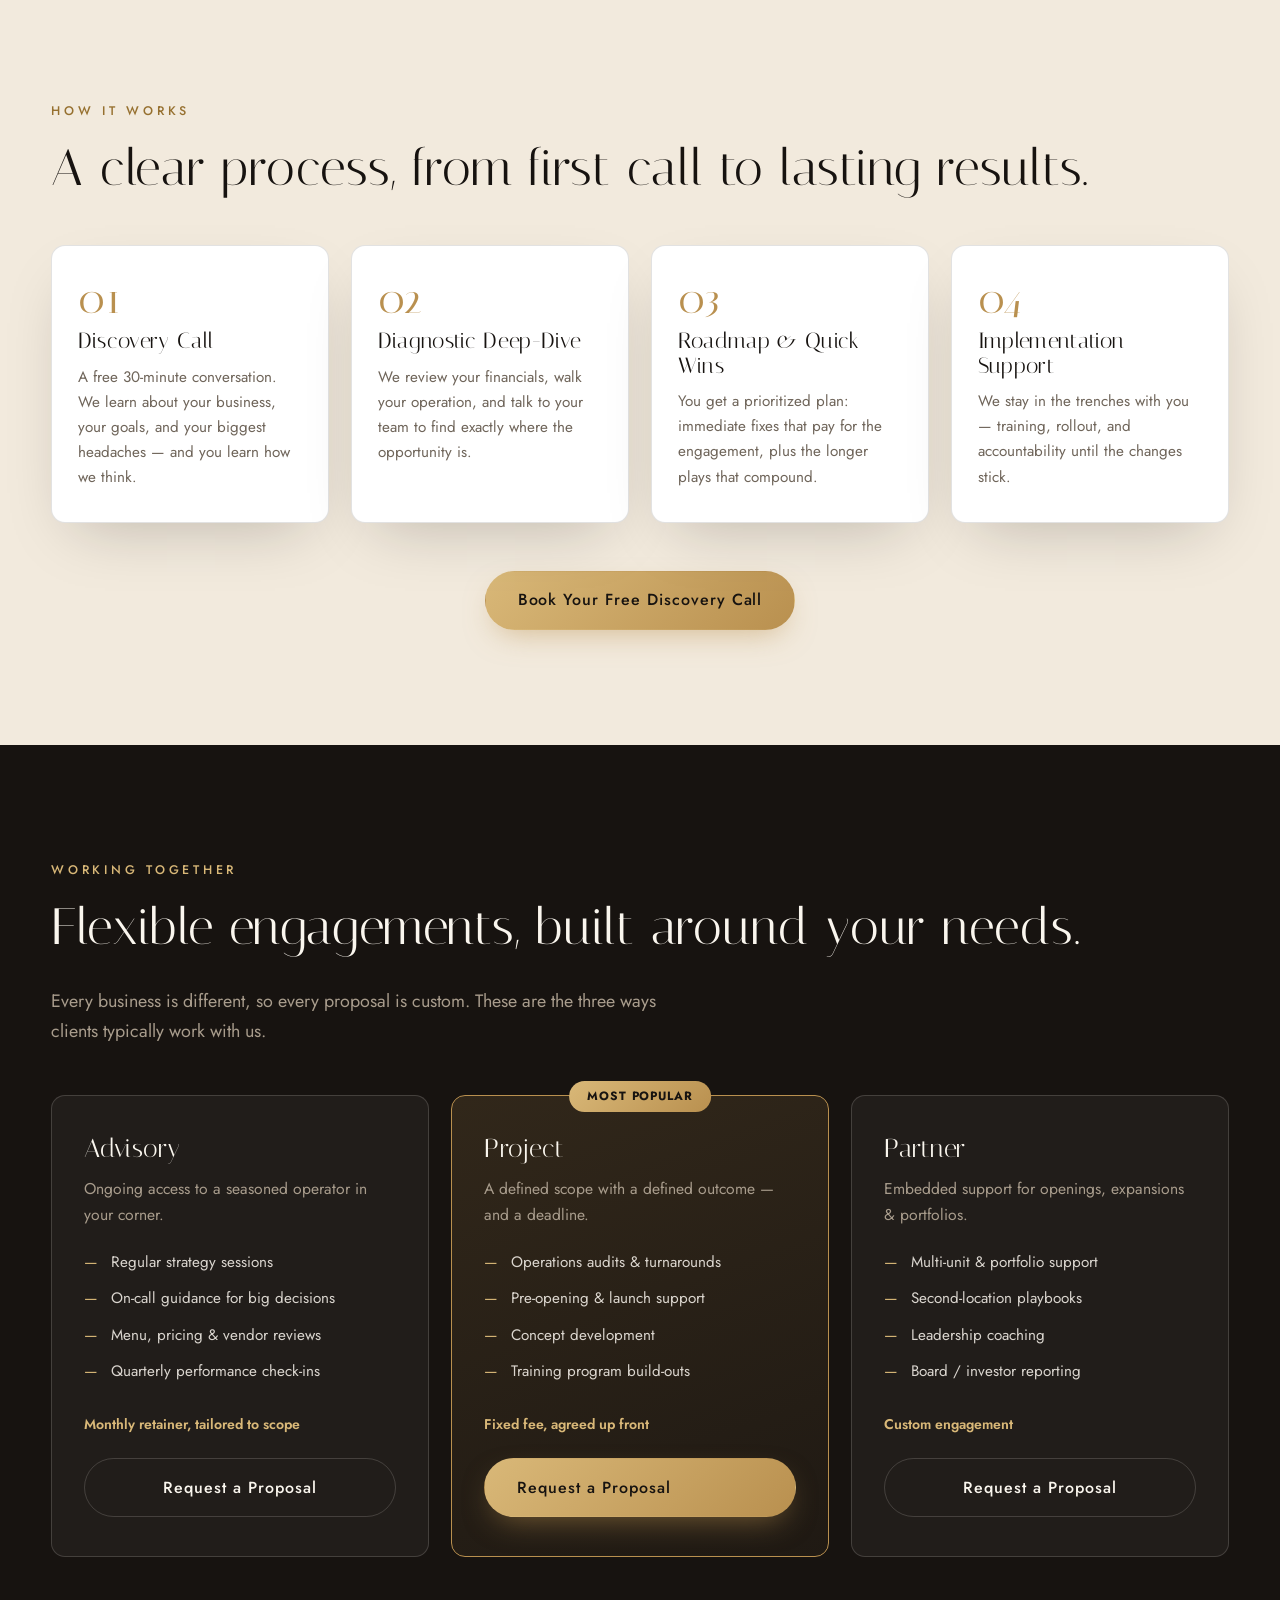
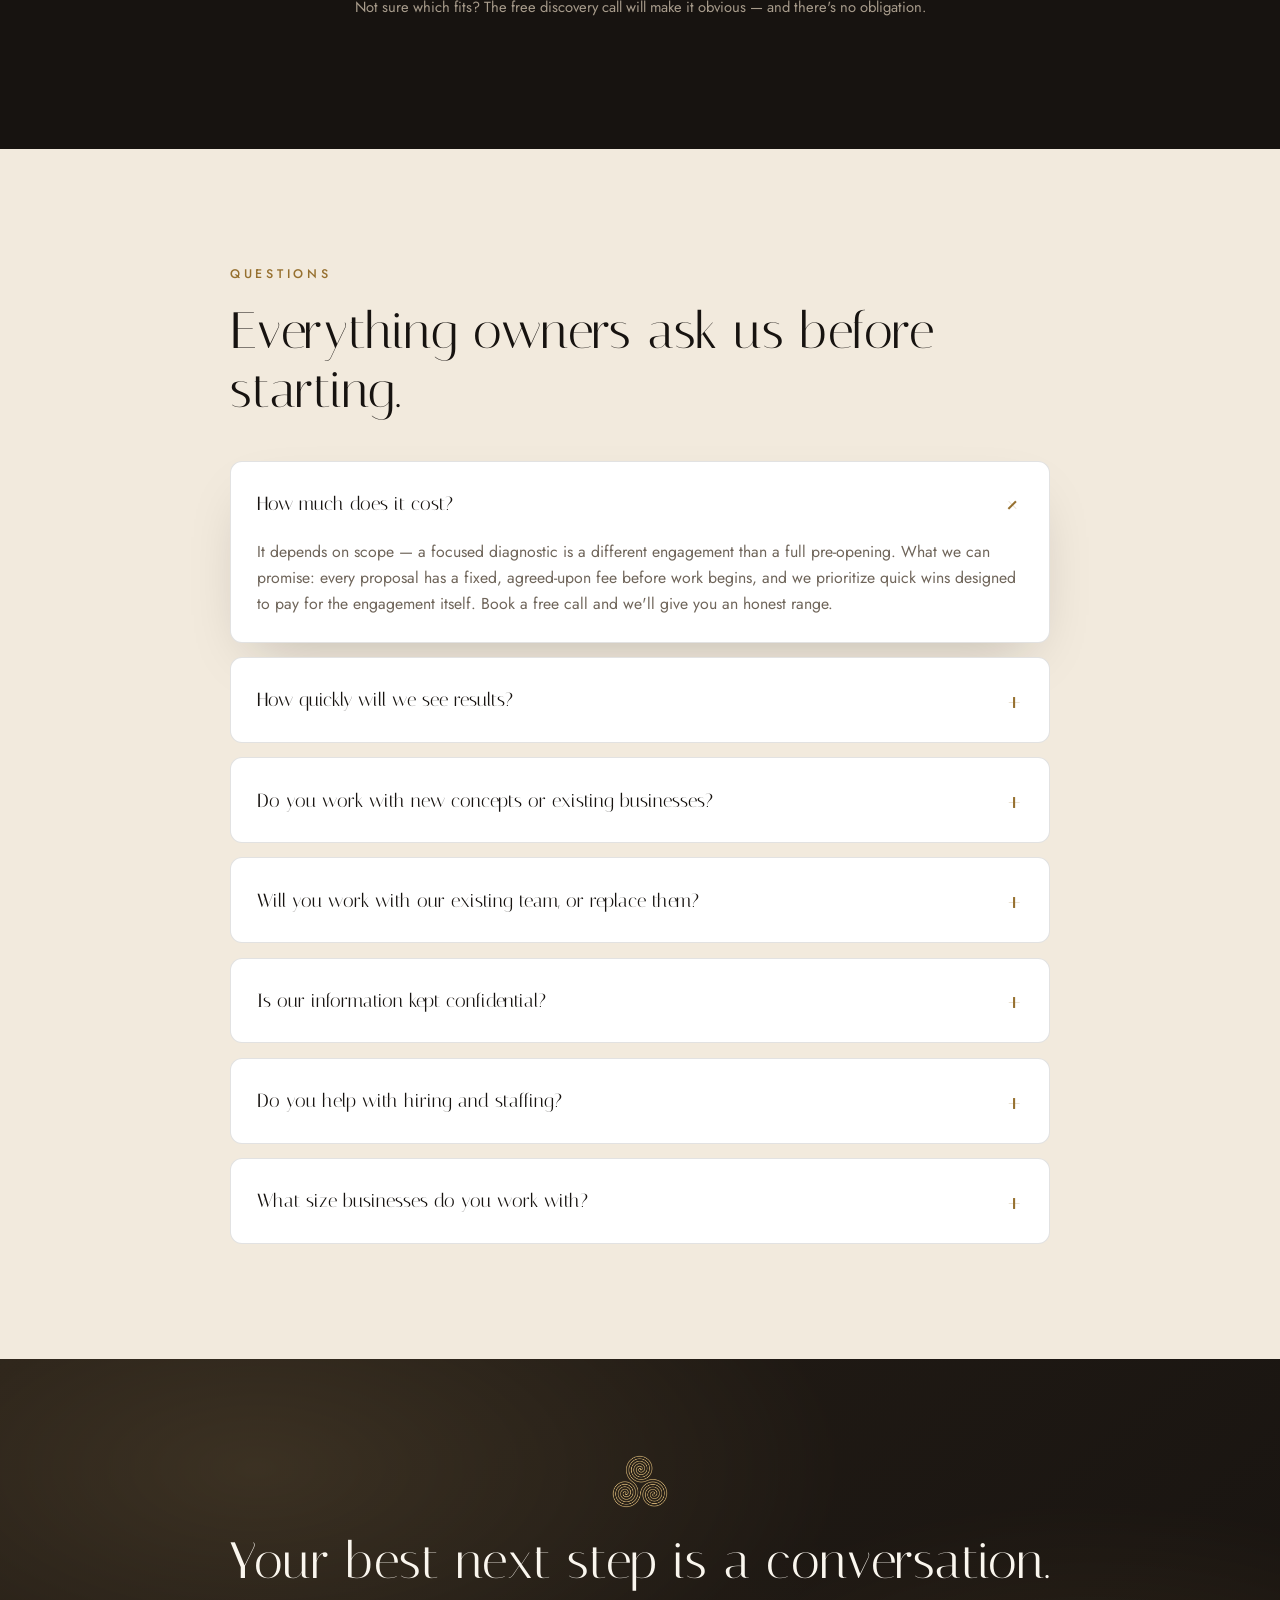
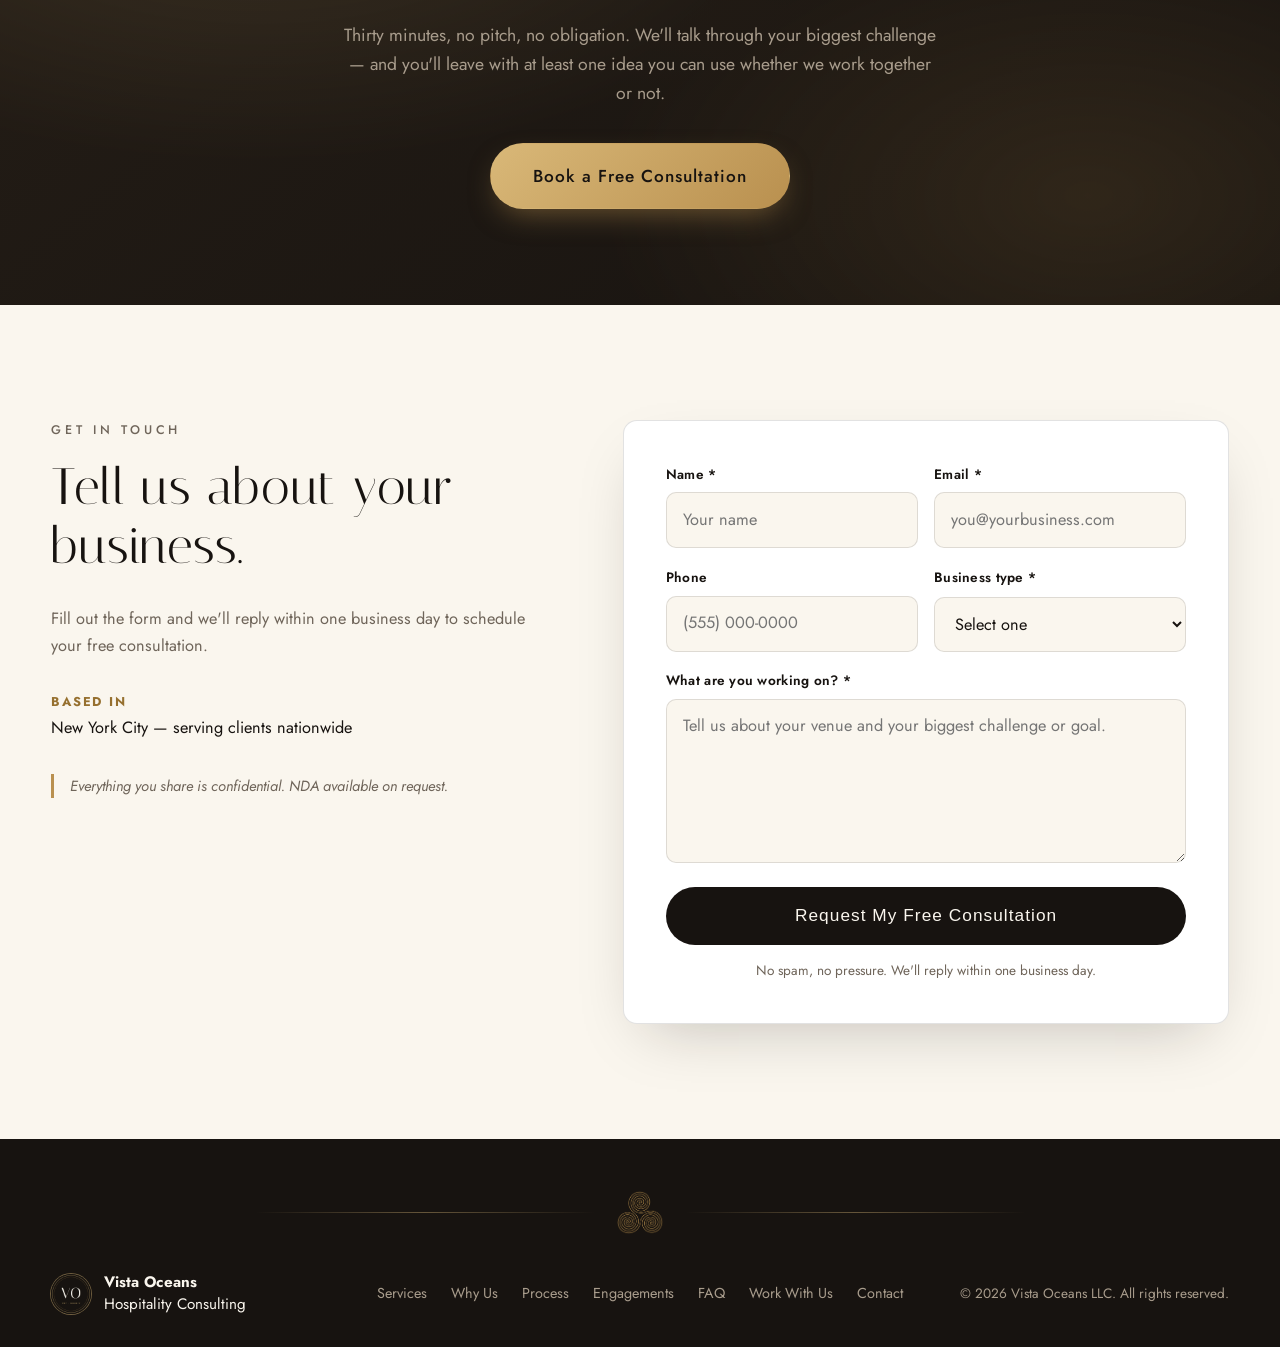
==== commit 74e9d474: "Add Work With Us tab: shift worker application (layered Google Form) - New jobs.html page/tab with r" ====
--- a/index.html
+++ b/index.html
@@ -14,7 +14,7 @@
   <link rel="preconnect" href="https://fonts.googleapis.com" />
   <link rel="preconnect" href="https://fonts.gstatic.com" crossorigin />
   <link href="https://fonts.googleapis.com/css2?family=Italiana&family=Jost:ital,wght@0,300;0,400;0,500;0,600;1,400&family=Cormorant+Garamond:ital@1&display=swap" rel="stylesheet" />
-  <link rel="stylesheet" href="styles.css" />
+  <link rel="stylesheet" href="styles.css?v=2" />
   <script type="application/ld+json">
   {
     "@context": "https://schema.org",
@@ -41,6 +41,7 @@
         <a href="#process">Process</a>
         <a href="#engagements">Engagements</a>
         <a href="#faq">FAQ</a>
+        <a href="jobs.html">Work With Us</a>
         <a href="#contact" class="nav-cta">Book a Free Consultation</a>
       </nav>
       <button class="nav-toggle" id="navToggle" aria-label="Open menu" aria-expanded="false">
@@ -172,6 +173,7 @@
             </div>
           </div>
           <a href="#contact" class="btn btn-gold">Discuss Your Hiring Needs</a>
+          <a href="jobs.html" class="btn btn-ghost" style="margin-left:.75rem;">Looking for Shifts? Apply Here</a>
         </div>
         <div class="staffing-panel reveal">
           <div class="staffing-intro">
@@ -436,6 +438,7 @@
         <a href="#process">Process</a>
         <a href="#engagements">Engagements</a>
         <a href="#faq">FAQ</a>
+        <a href="jobs.html">Work With Us</a>
         <a href="#contact">Contact</a>
       </nav>
       <p class="footer-fine">&copy; <span id="year">2026</span> Vista Oceans LLC. All rights reserved.</p>
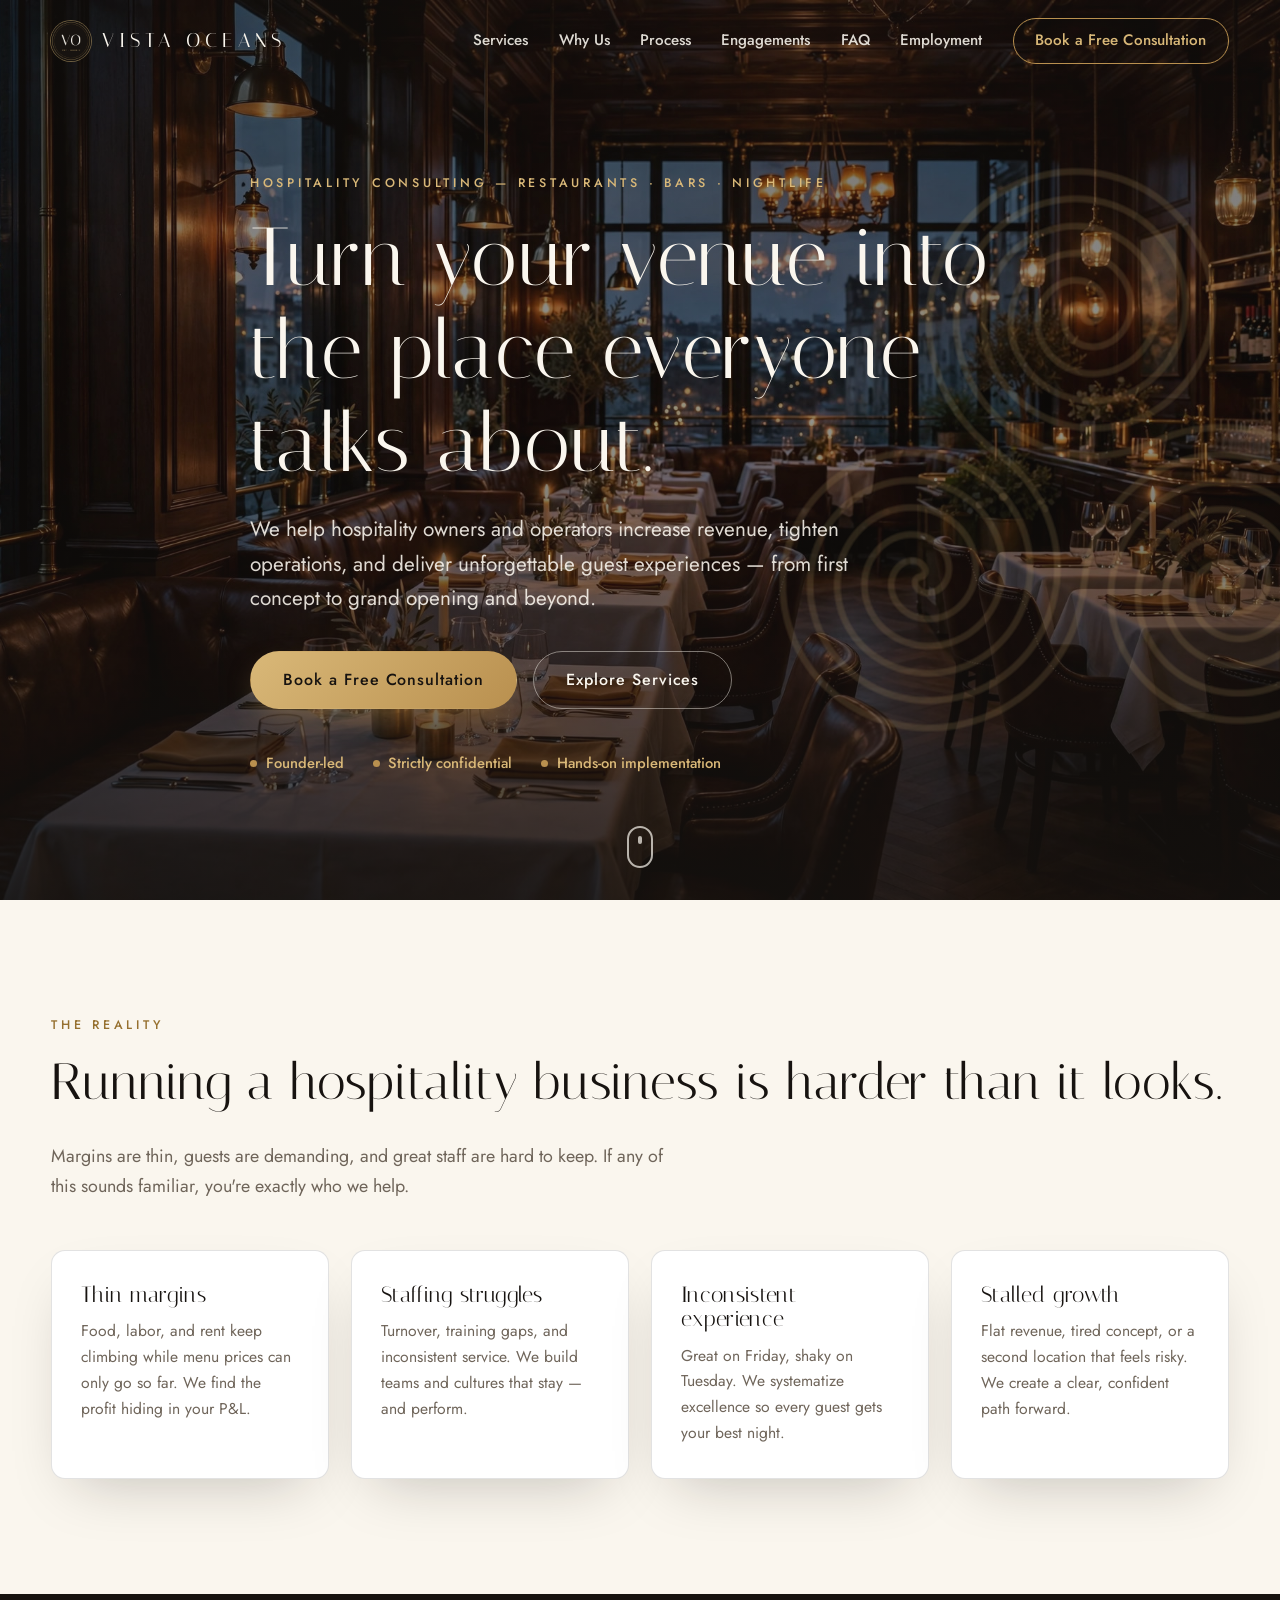
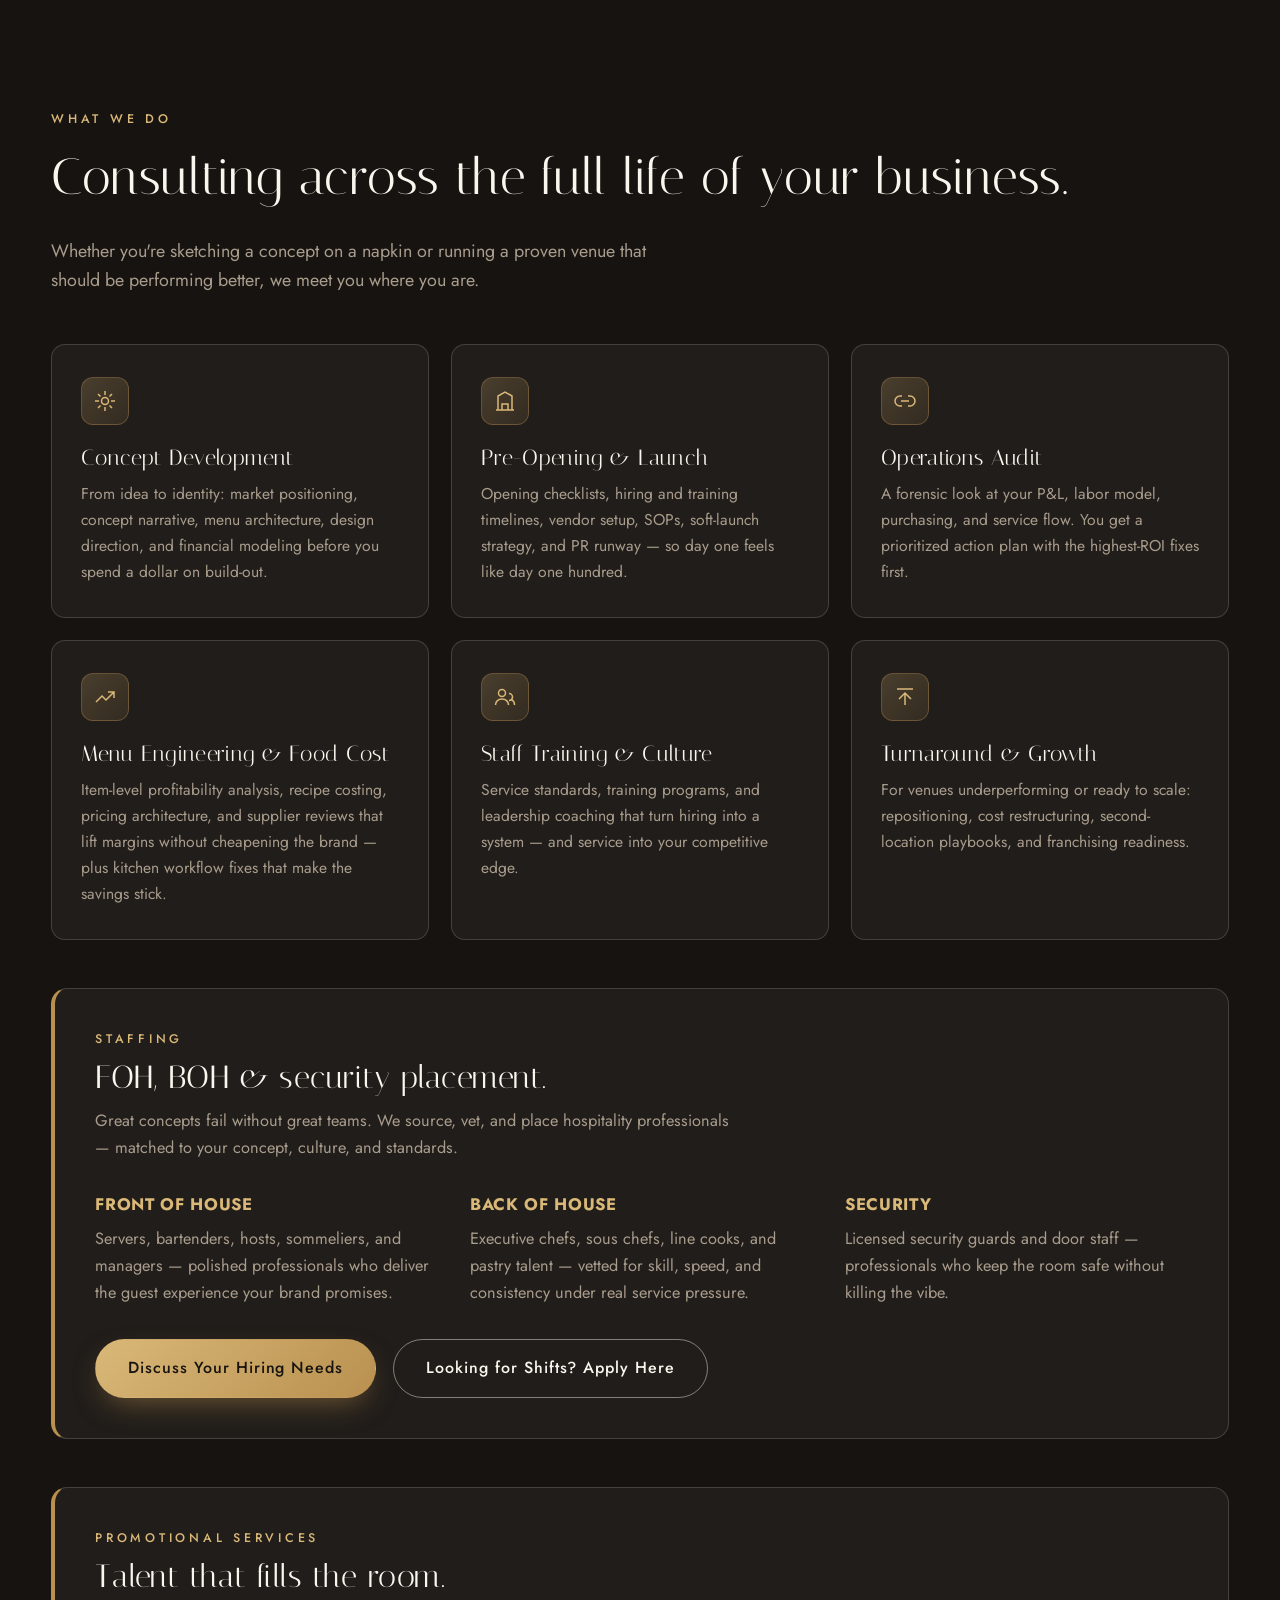
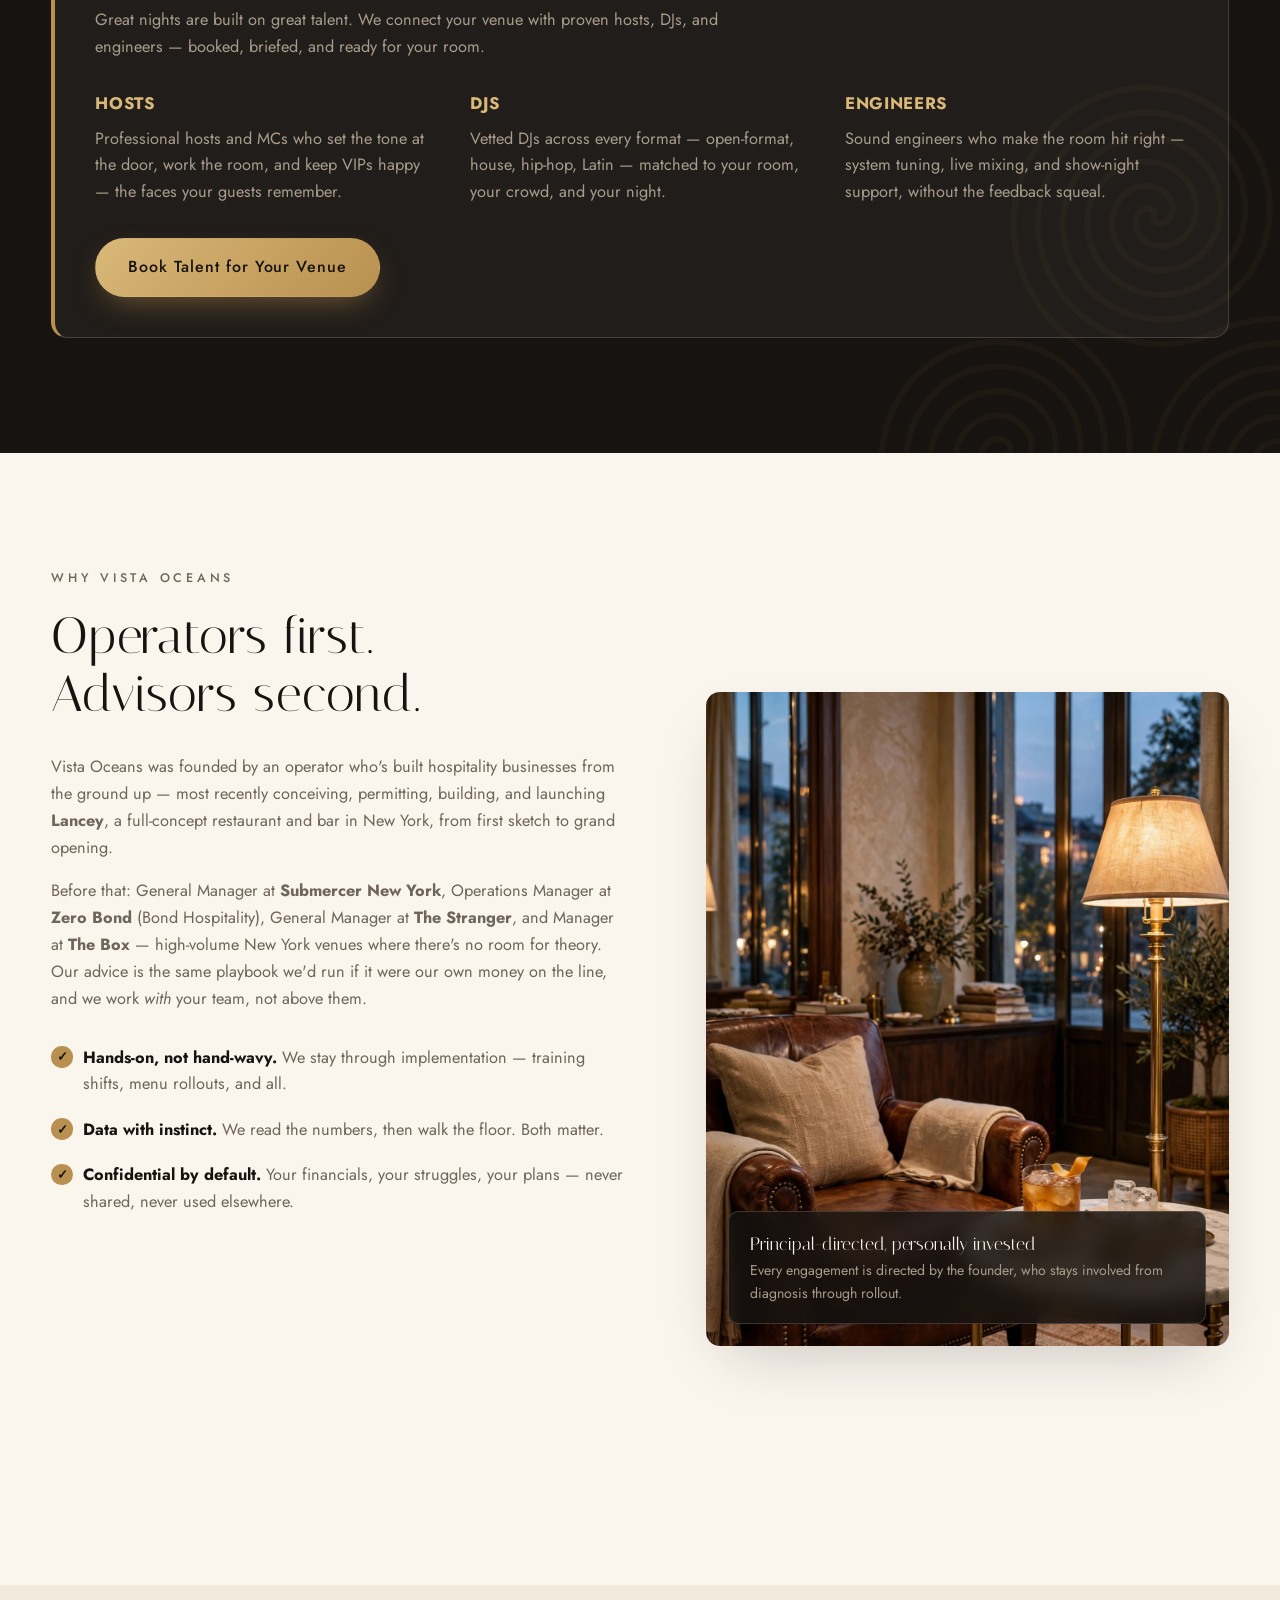
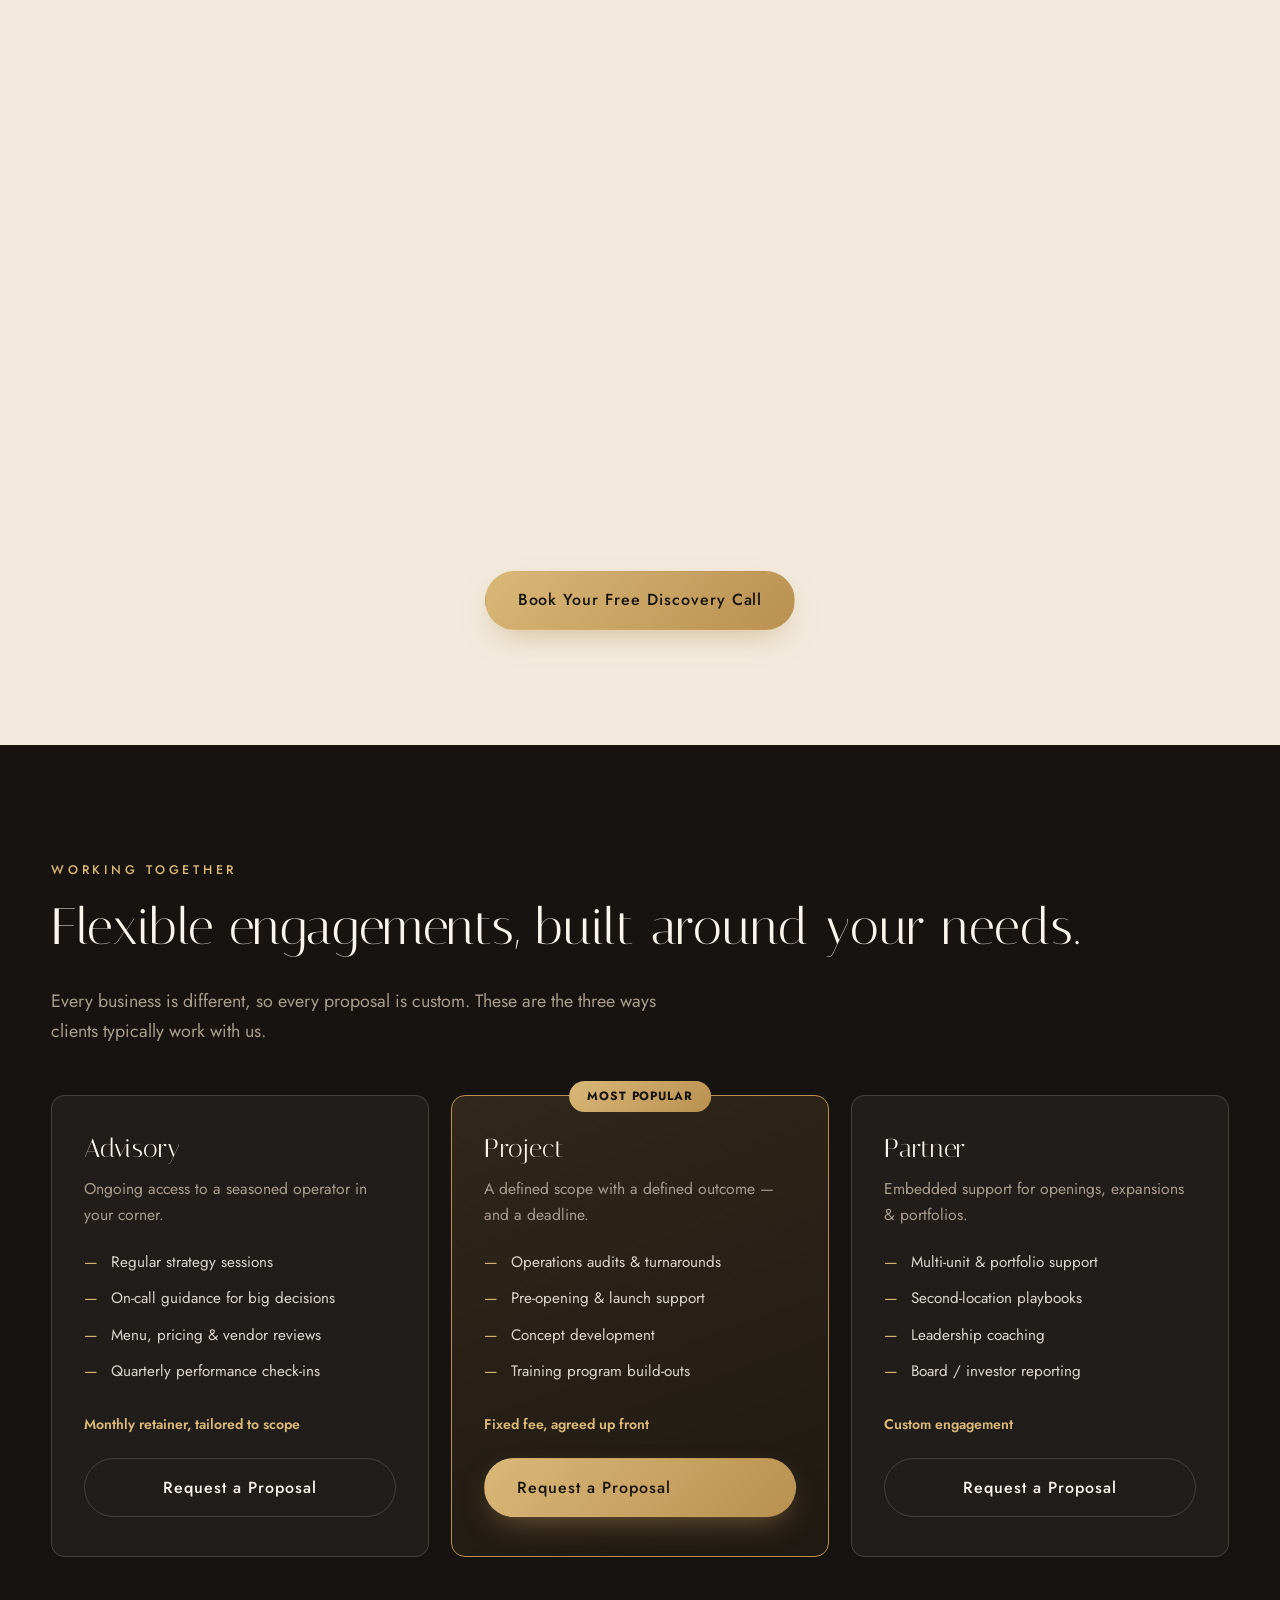
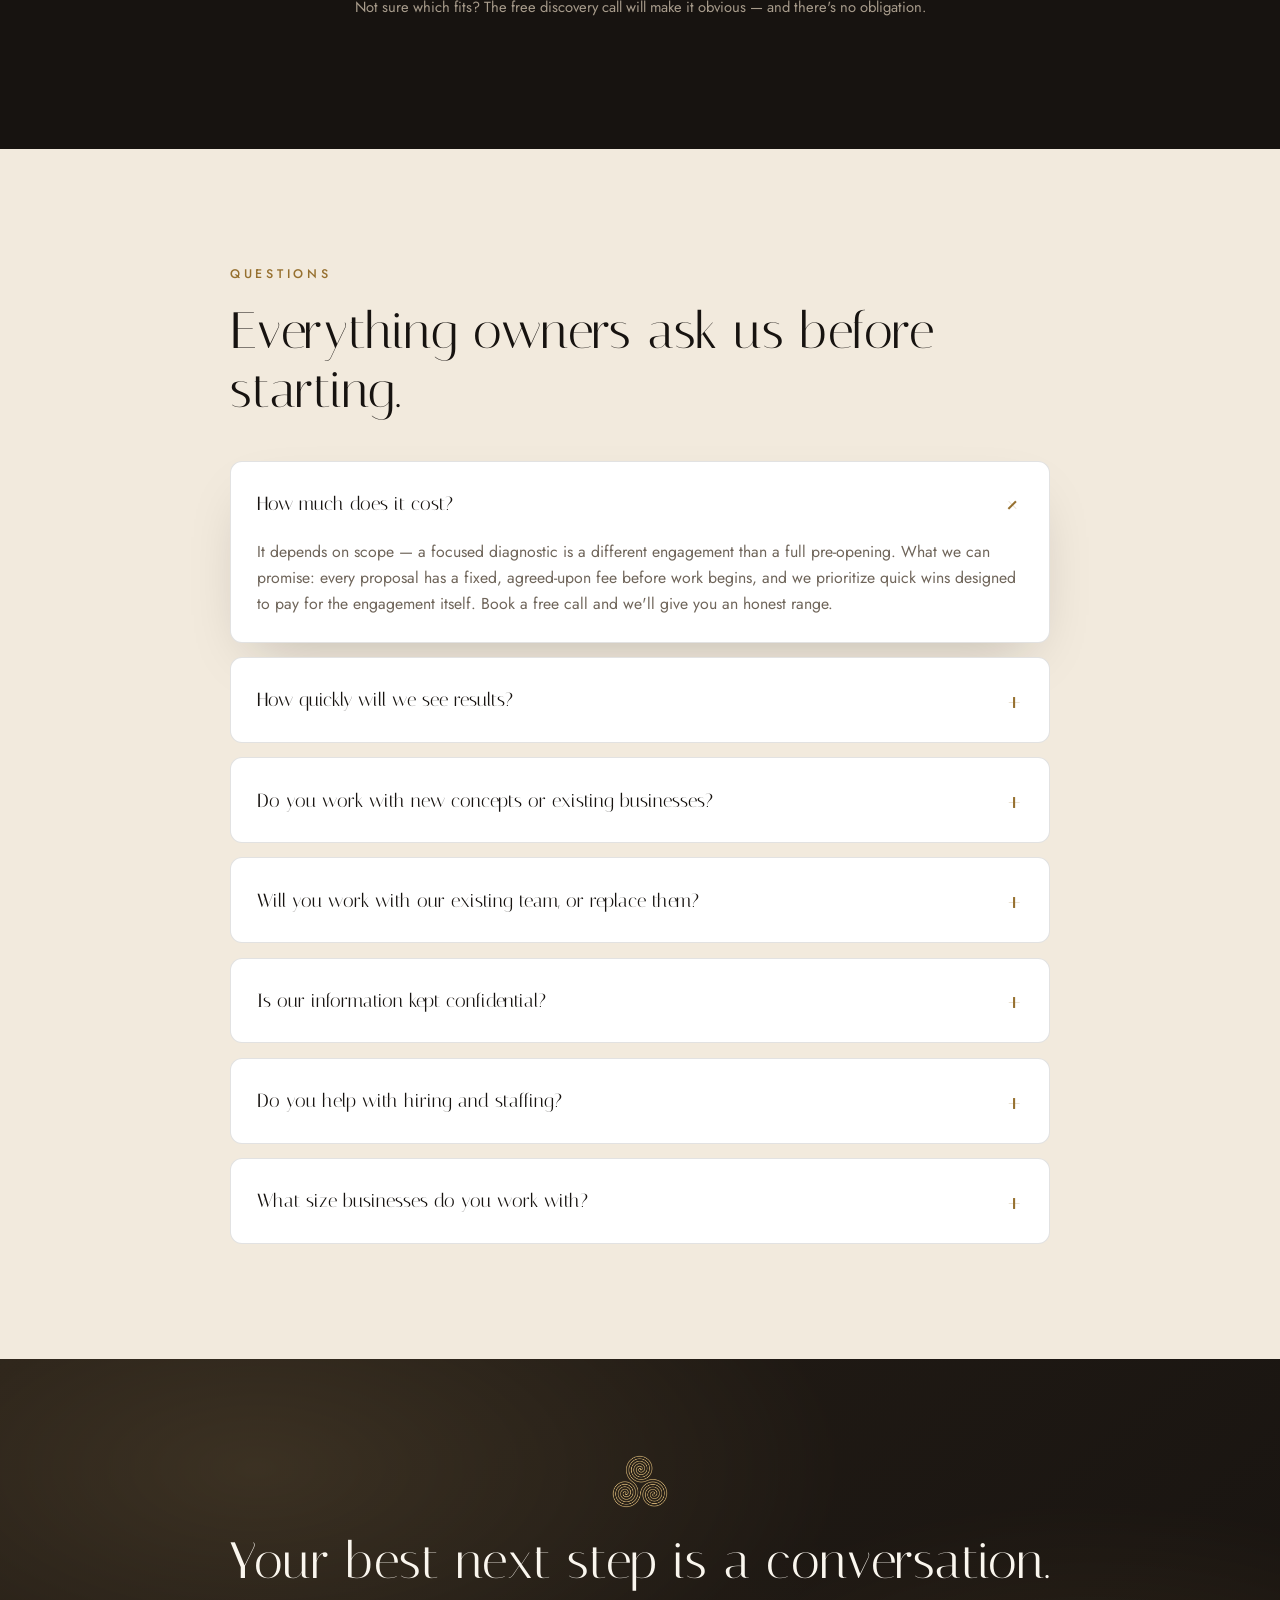
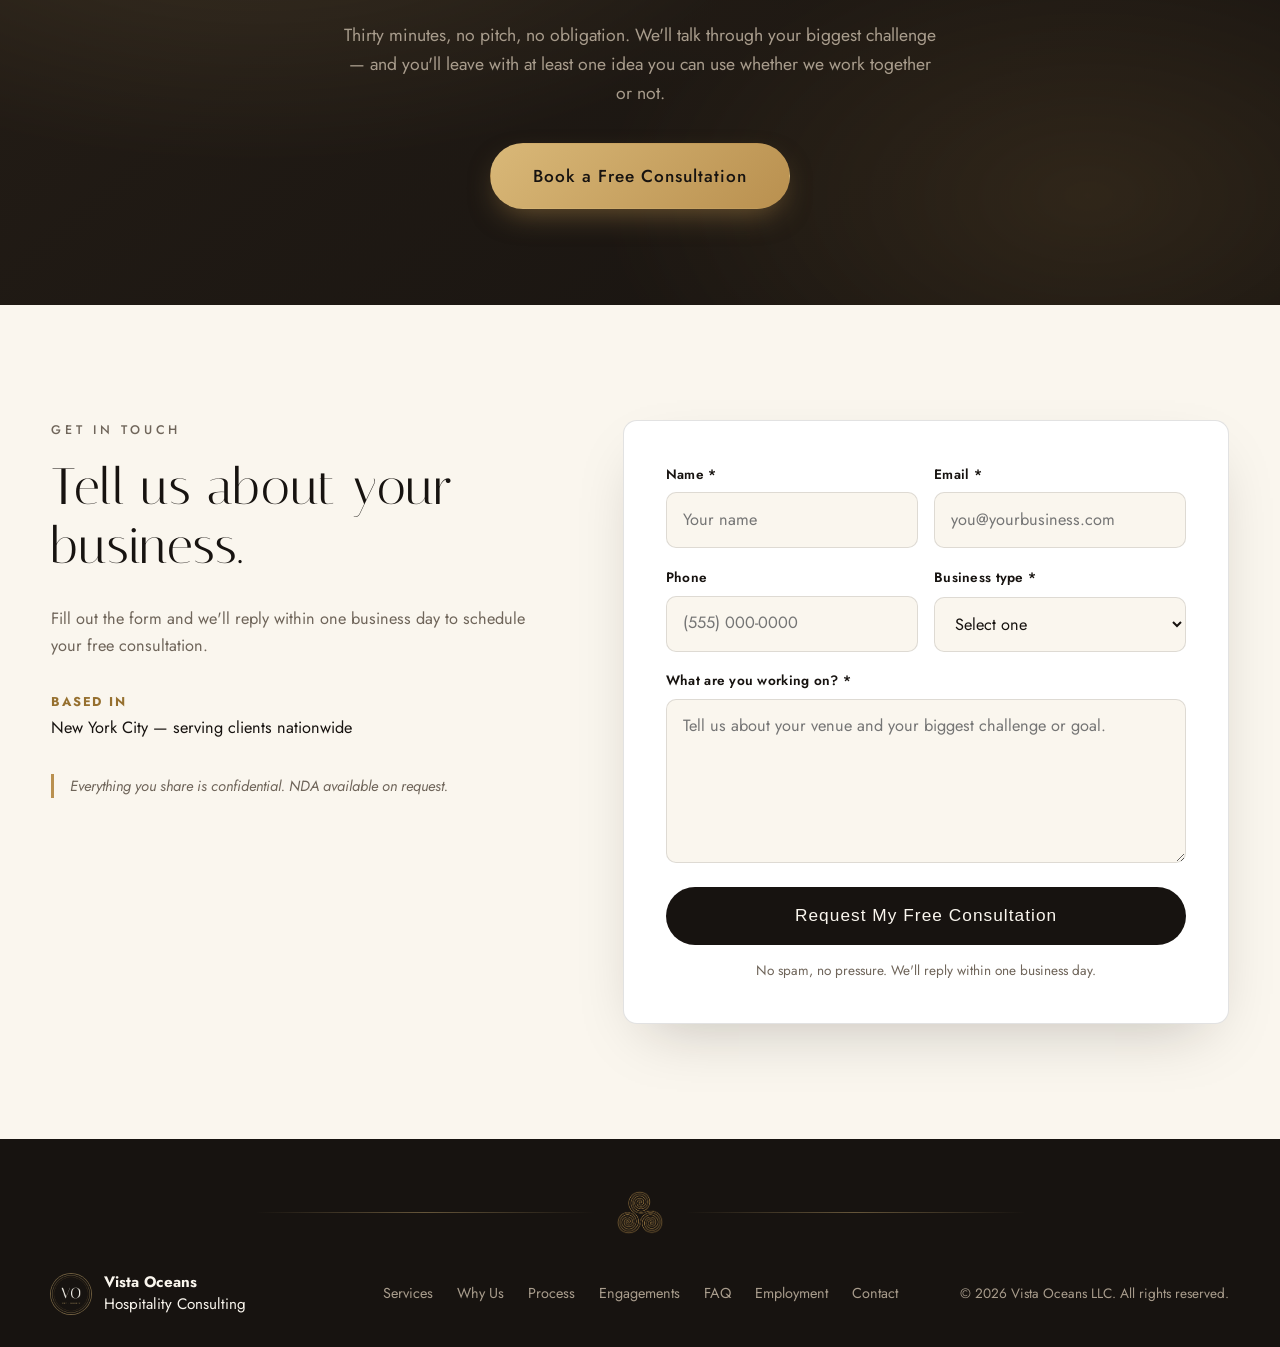
==== commit 687030c0: "Rename top tab to Employment (jobs/application page)" ====
--- a/index.html
+++ b/index.html
@@ -41,7 +41,7 @@
         <a href="#process">Process</a>
         <a href="#engagements">Engagements</a>
         <a href="#faq">FAQ</a>
-        <a href="jobs.html">Work With Us</a>
+        <a href="jobs.html">Employment</a>
         <a href="#contact" class="nav-cta">Book a Free Consultation</a>
       </nav>
       <button class="nav-toggle" id="navToggle" aria-label="Open menu" aria-expanded="false">
@@ -438,7 +438,7 @@
         <a href="#process">Process</a>
         <a href="#engagements">Engagements</a>
         <a href="#faq">FAQ</a>
-        <a href="jobs.html">Work With Us</a>
+        <a href="jobs.html">Employment</a>
         <a href="#contact">Contact</a>
       </nav>
       <p class="footer-fine">&copy; <span id="year">2026</span> Vista Oceans LLC. All rights reserved.</p>
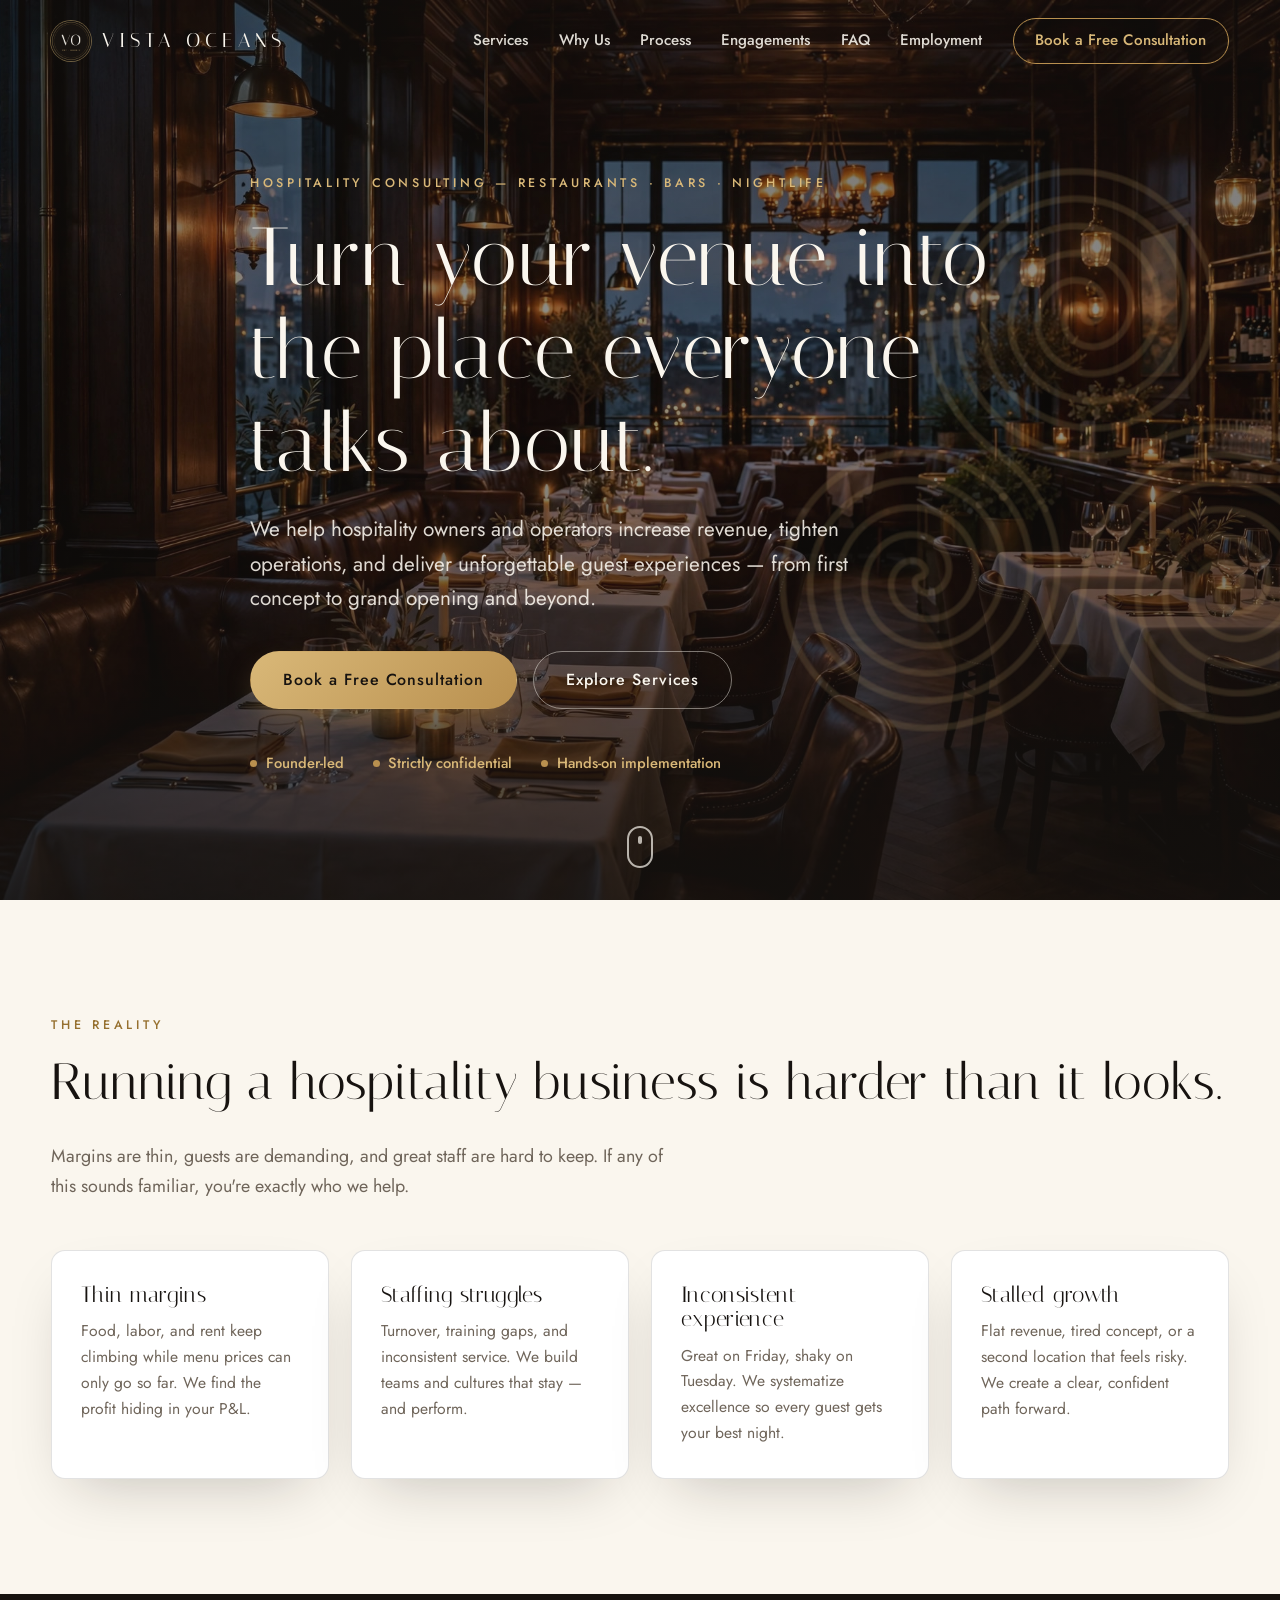
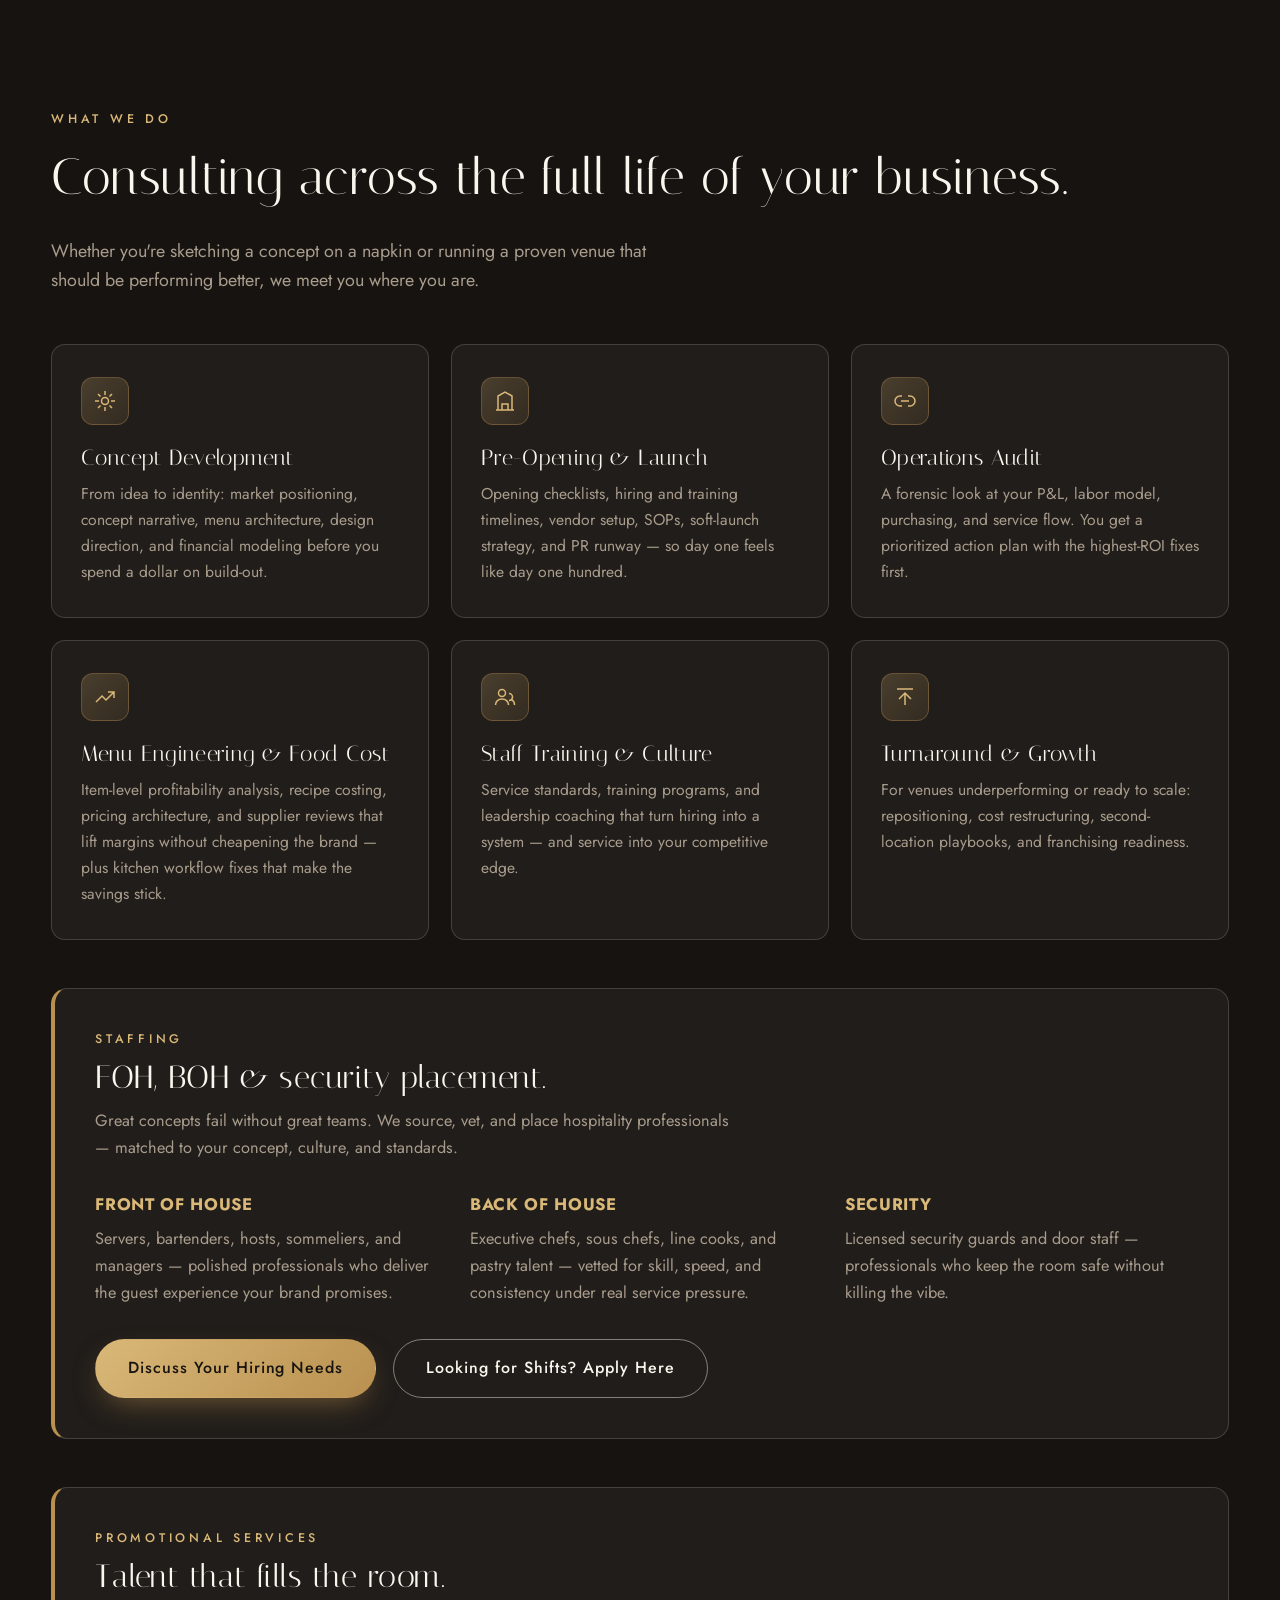
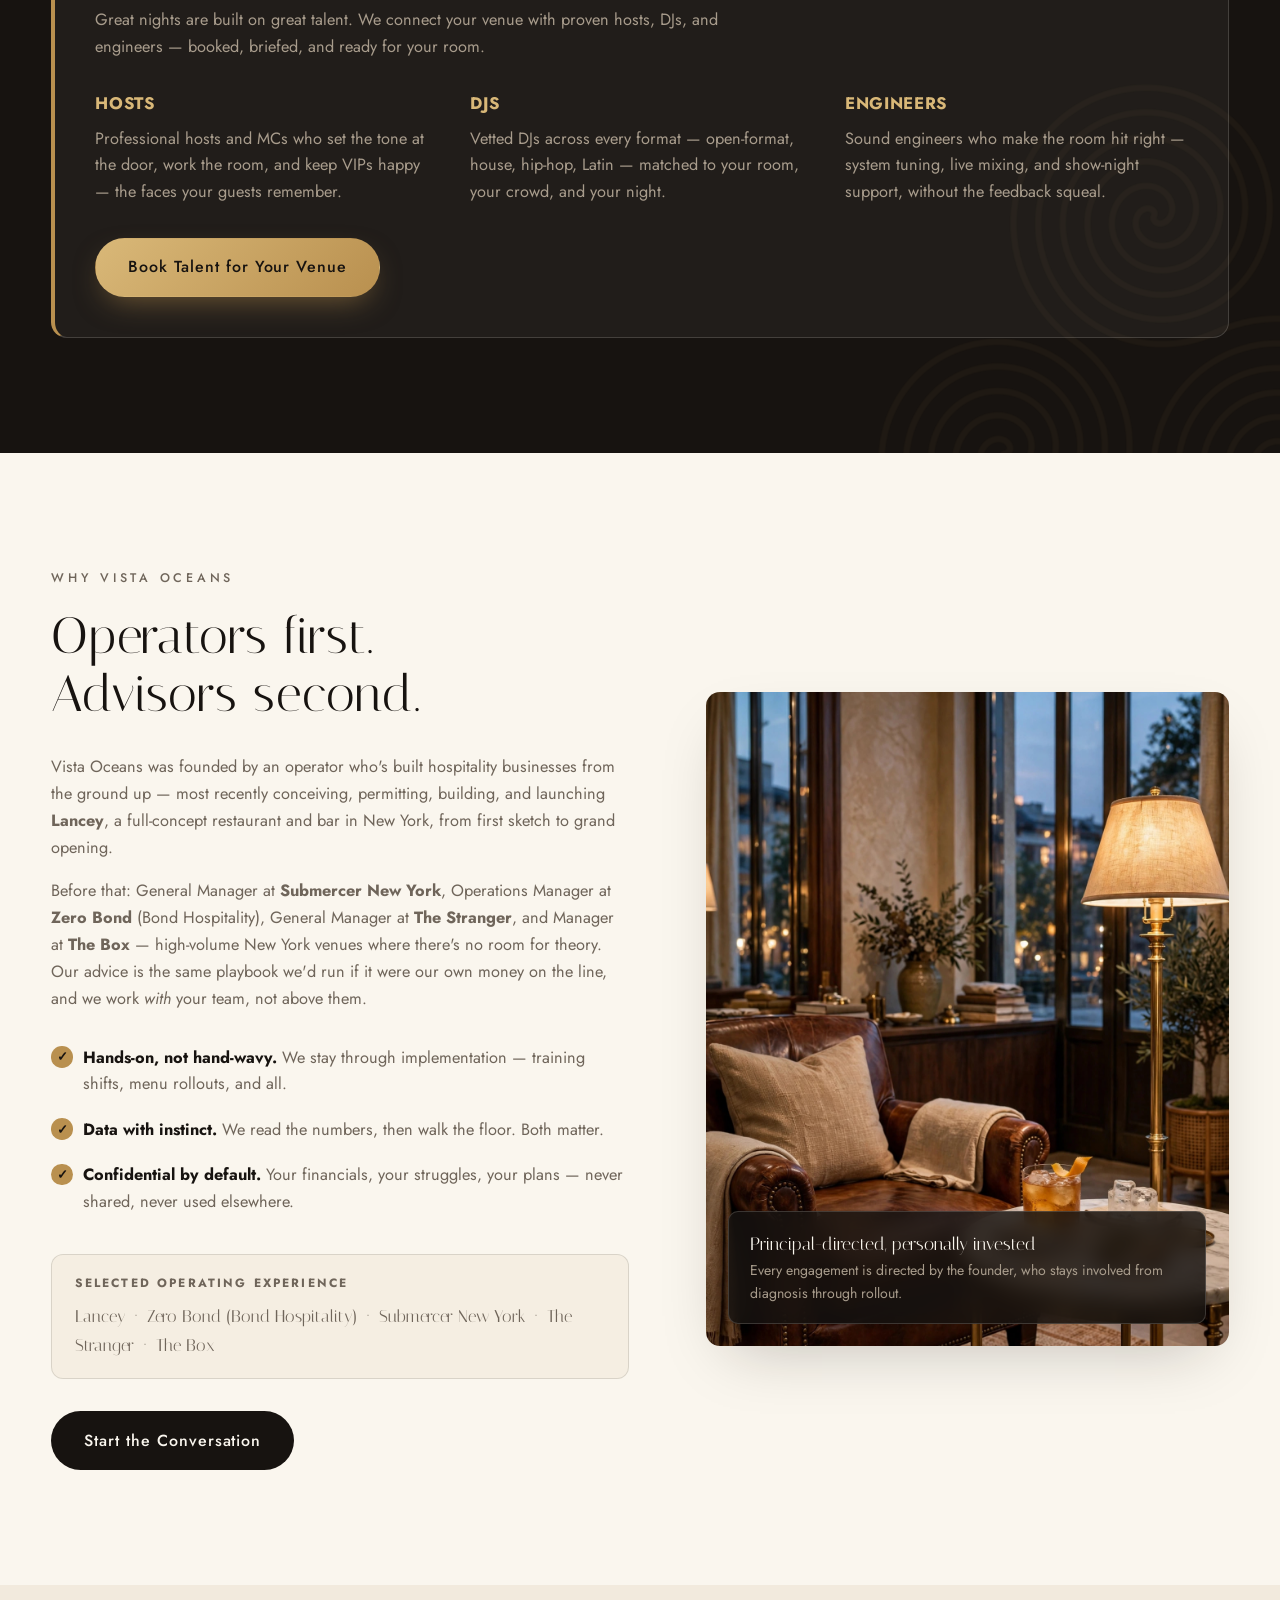
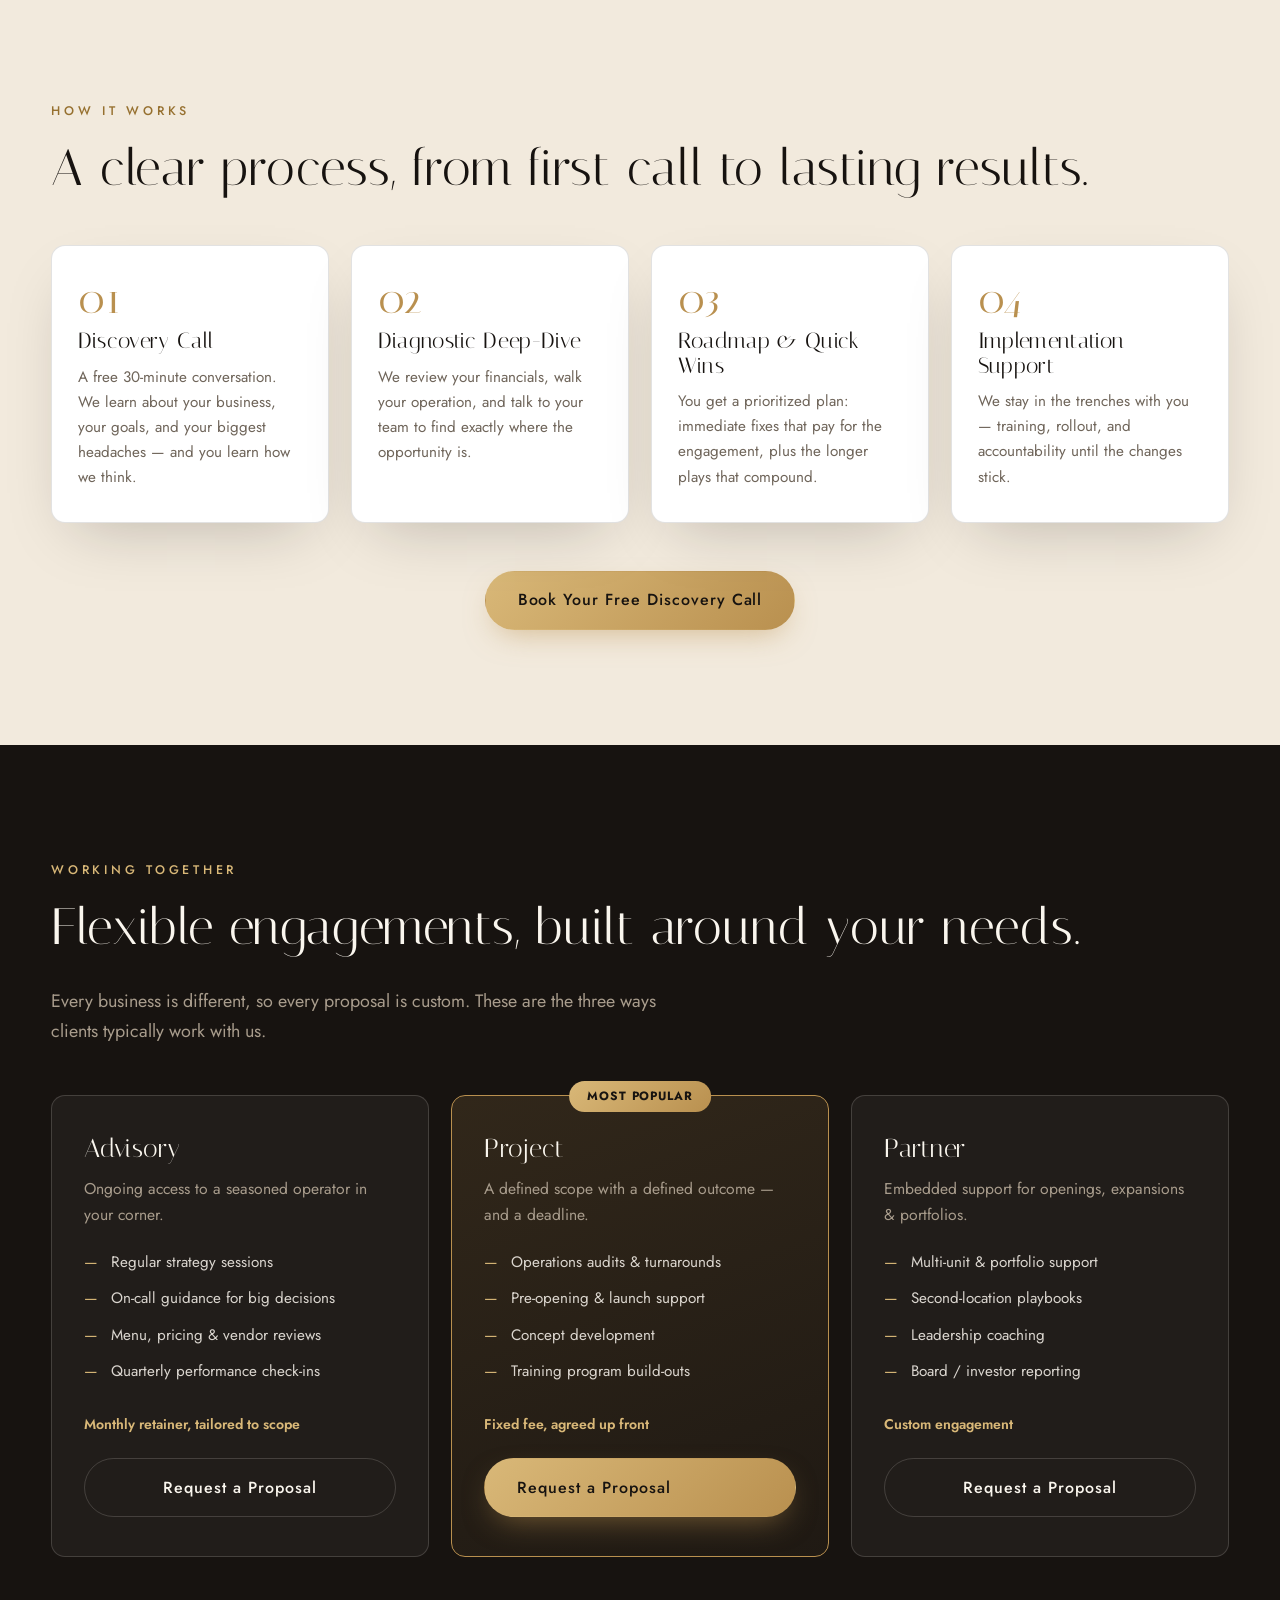
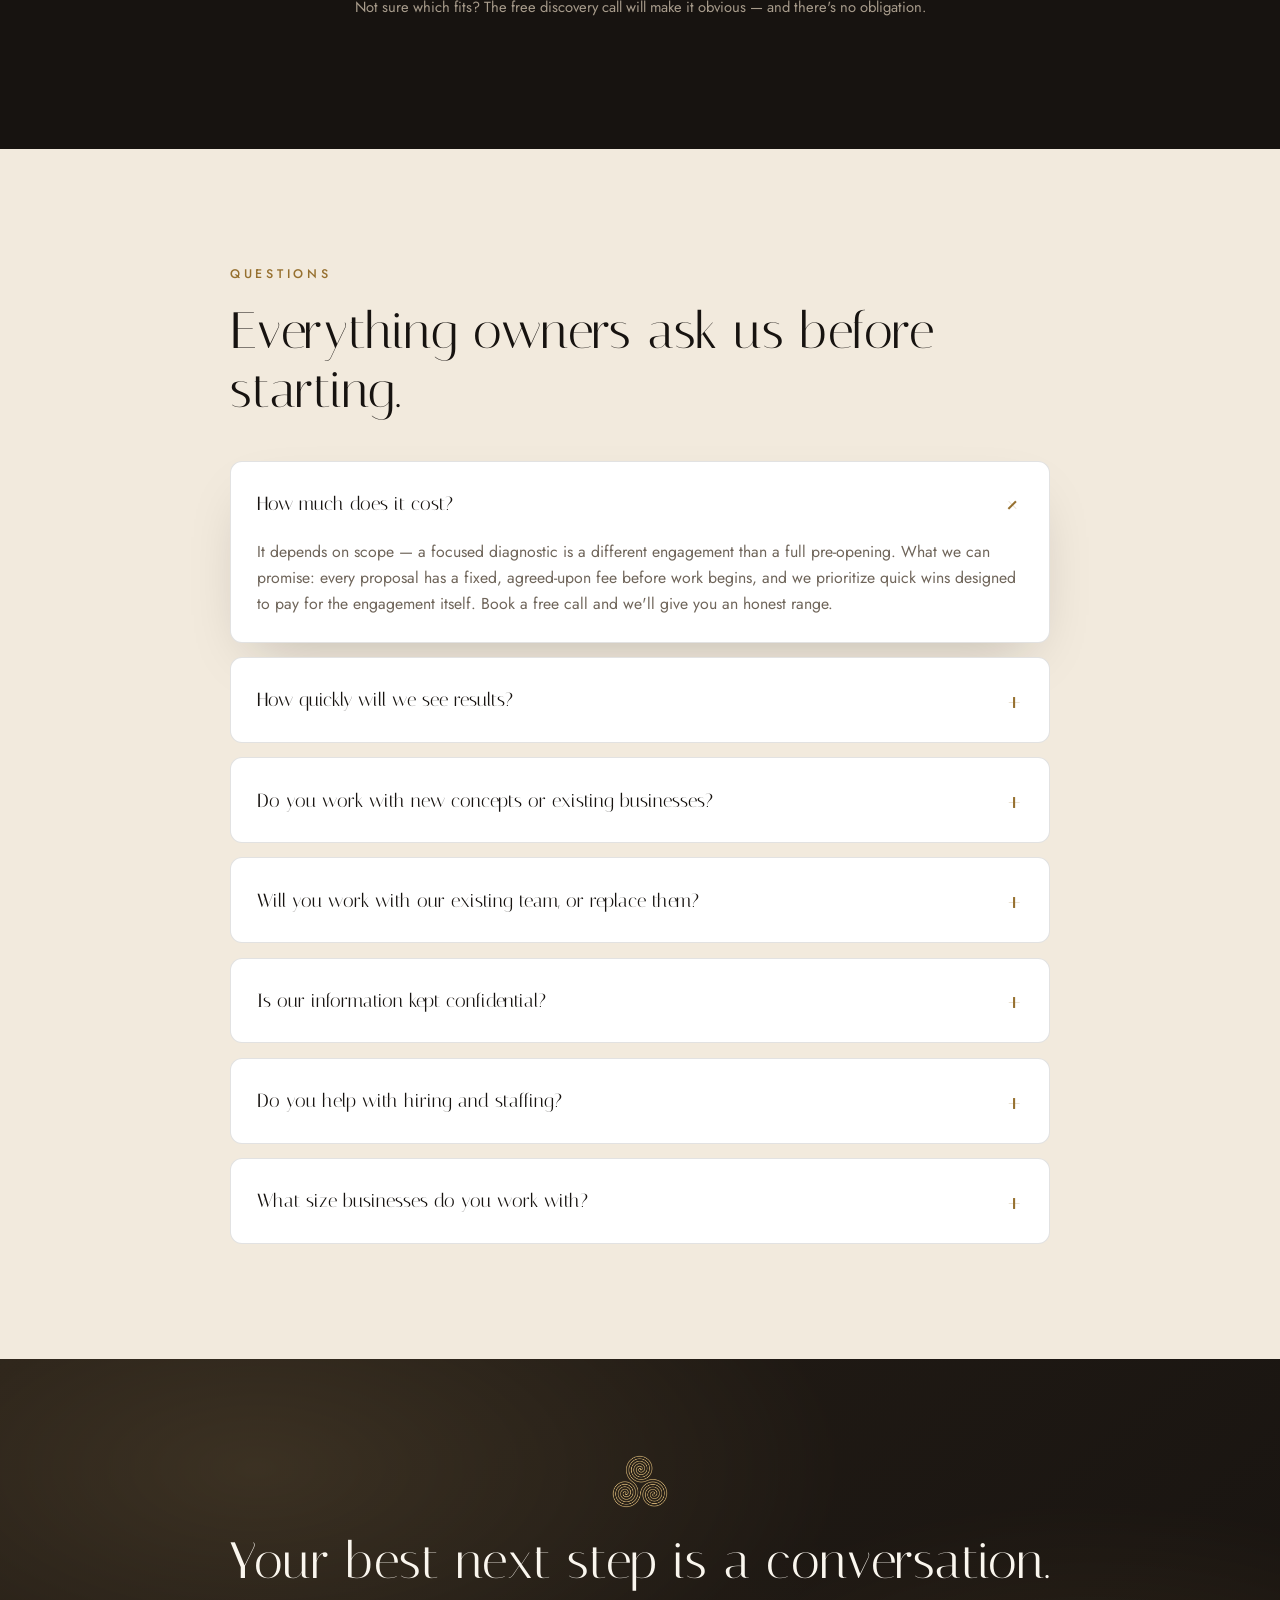
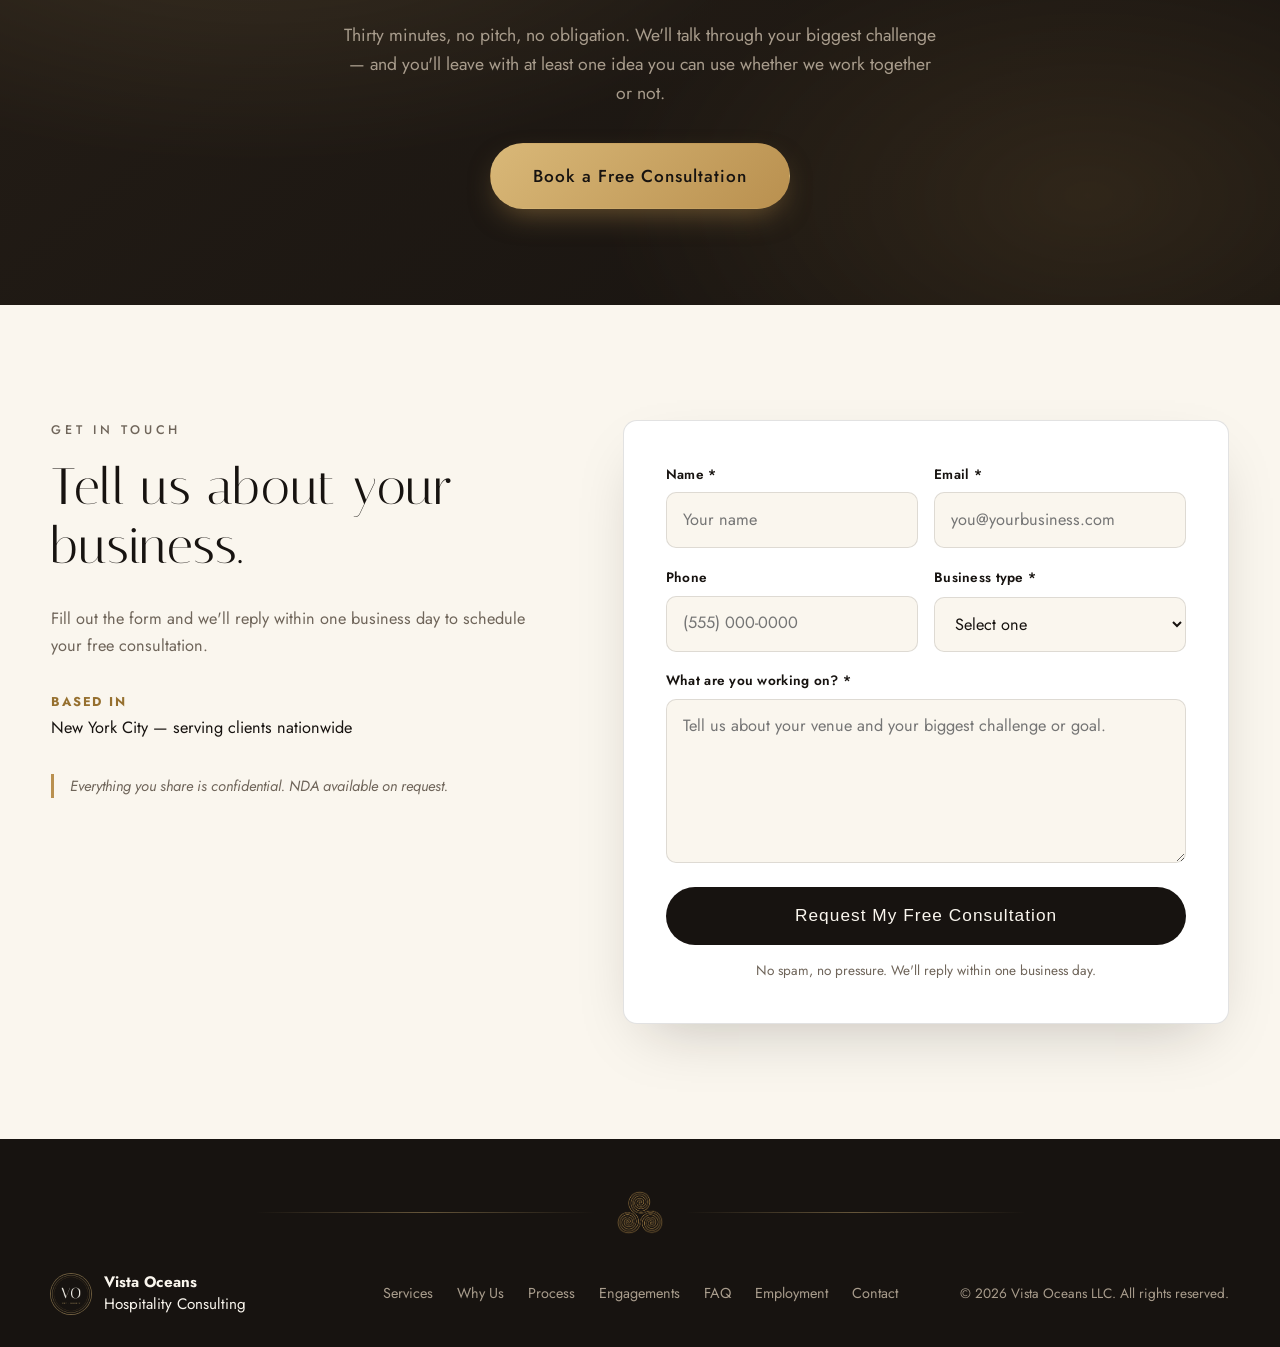
==== commit ca71c9f4: "Employment: own super-clean page at /employment.html, tab at top points there; jobs.html redirects" ====
--- a/index.html
+++ b/index.html
@@ -41,7 +41,7 @@
         <a href="#process">Process</a>
         <a href="#engagements">Engagements</a>
         <a href="#faq">FAQ</a>
-        <a href="jobs.html">Employment</a>
+        <a href="employment.html">Employment</a>
         <a href="#contact" class="nav-cta">Book a Free Consultation</a>
       </nav>
       <button class="nav-toggle" id="navToggle" aria-label="Open menu" aria-expanded="false">
@@ -173,7 +173,7 @@
             </div>
           </div>
           <a href="#contact" class="btn btn-gold">Discuss Your Hiring Needs</a>
-          <a href="jobs.html" class="btn btn-ghost" style="margin-left:.75rem;">Looking for Shifts? Apply Here</a>
+          <a href="employment.html" class="btn btn-ghost" style="margin-left:.75rem;">Looking for Shifts? Apply Here</a>
         </div>
         <div class="staffing-panel reveal">
           <div class="staffing-intro">
@@ -438,7 +438,7 @@
         <a href="#process">Process</a>
         <a href="#engagements">Engagements</a>
         <a href="#faq">FAQ</a>
-        <a href="jobs.html">Employment</a>
+        <a href="employment.html">Employment</a>
         <a href="#contact">Contact</a>
       </nav>
       <p class="footer-fine">&copy; <span id="year">2026</span> Vista Oceans LLC. All rights reserved.</p>
